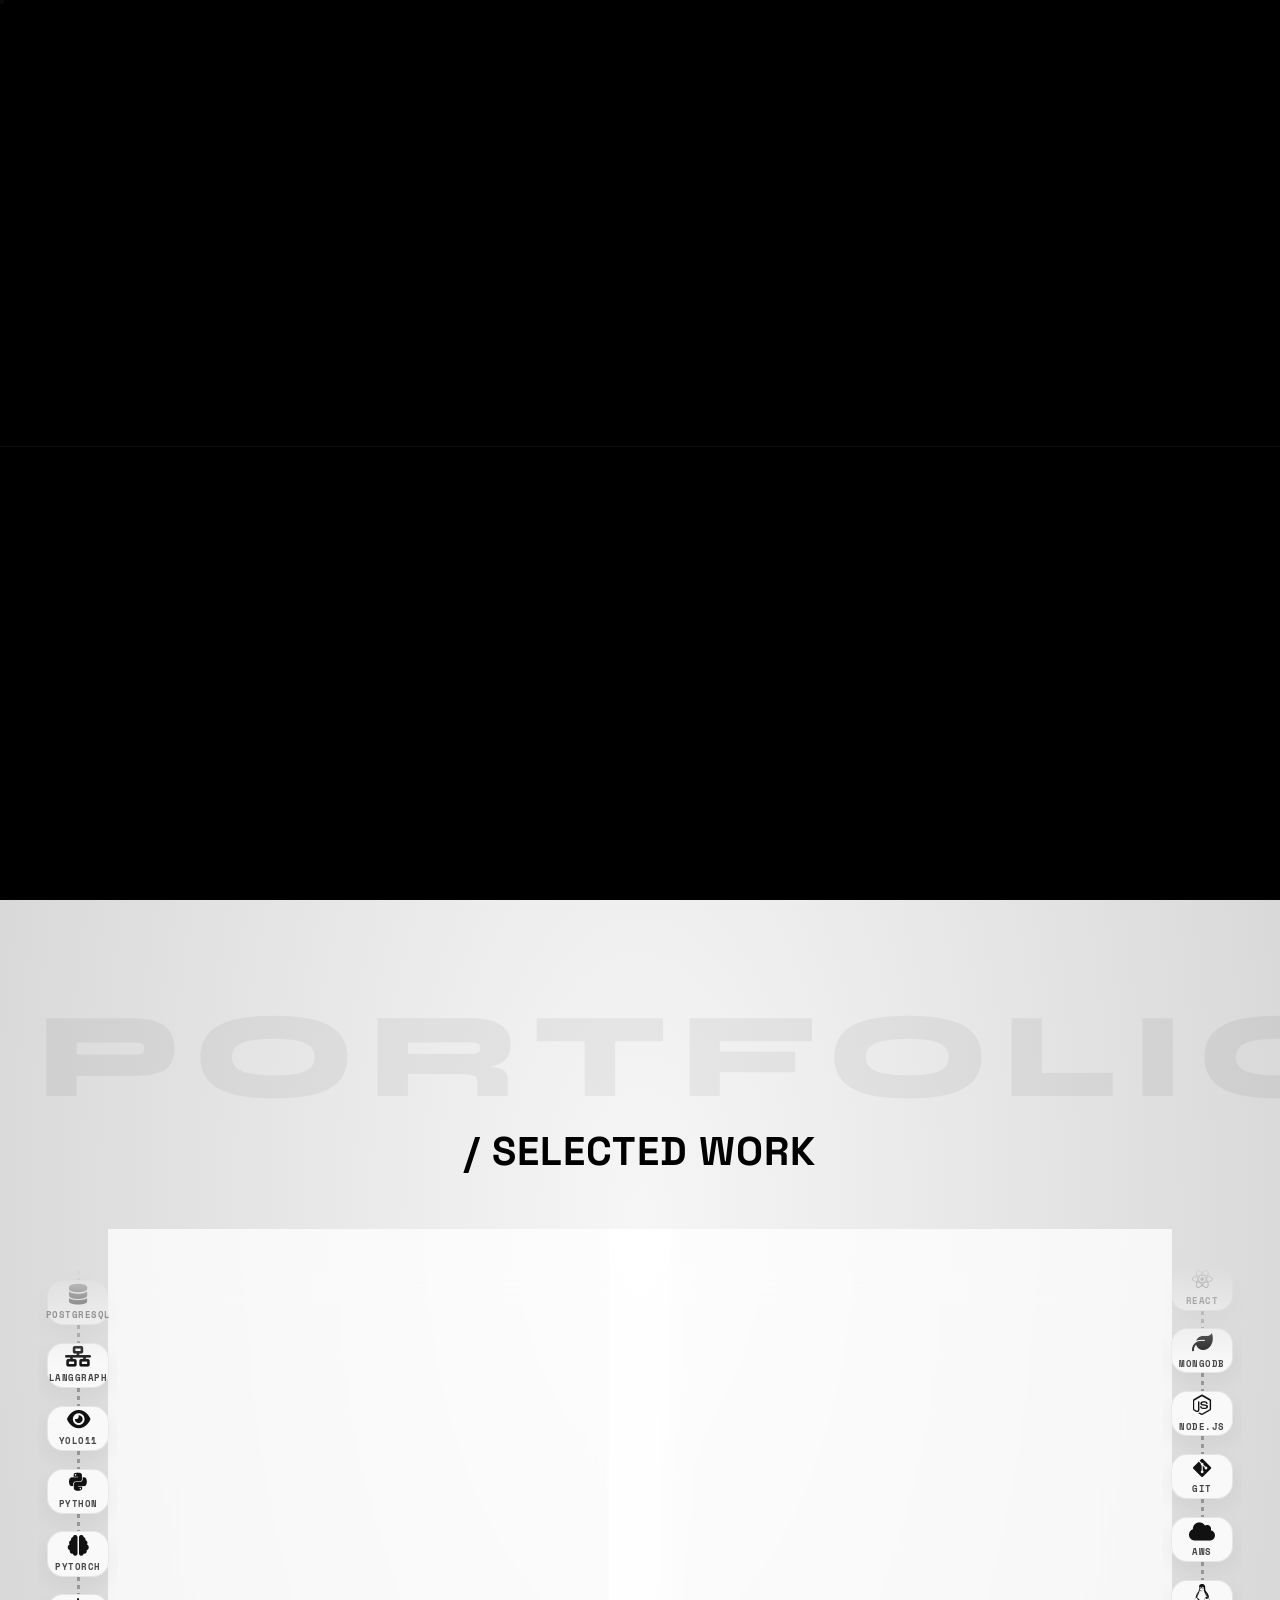
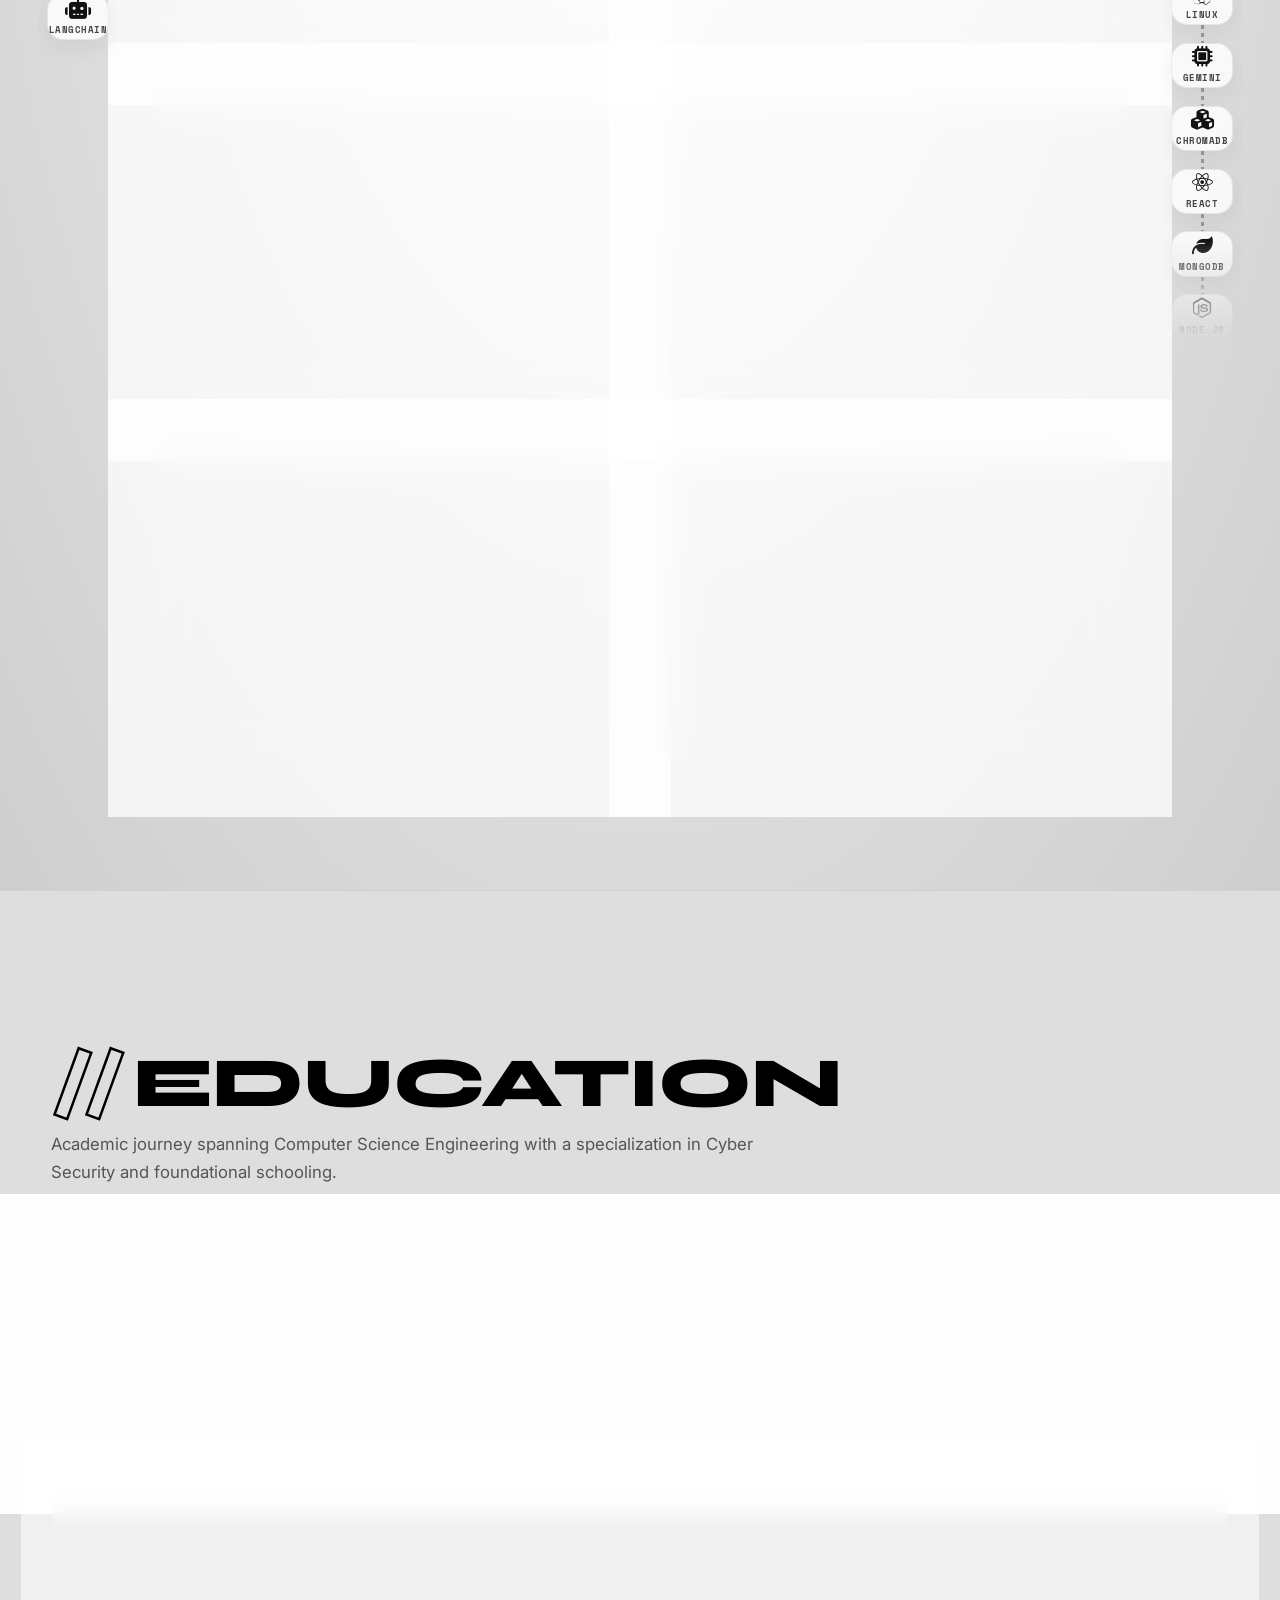
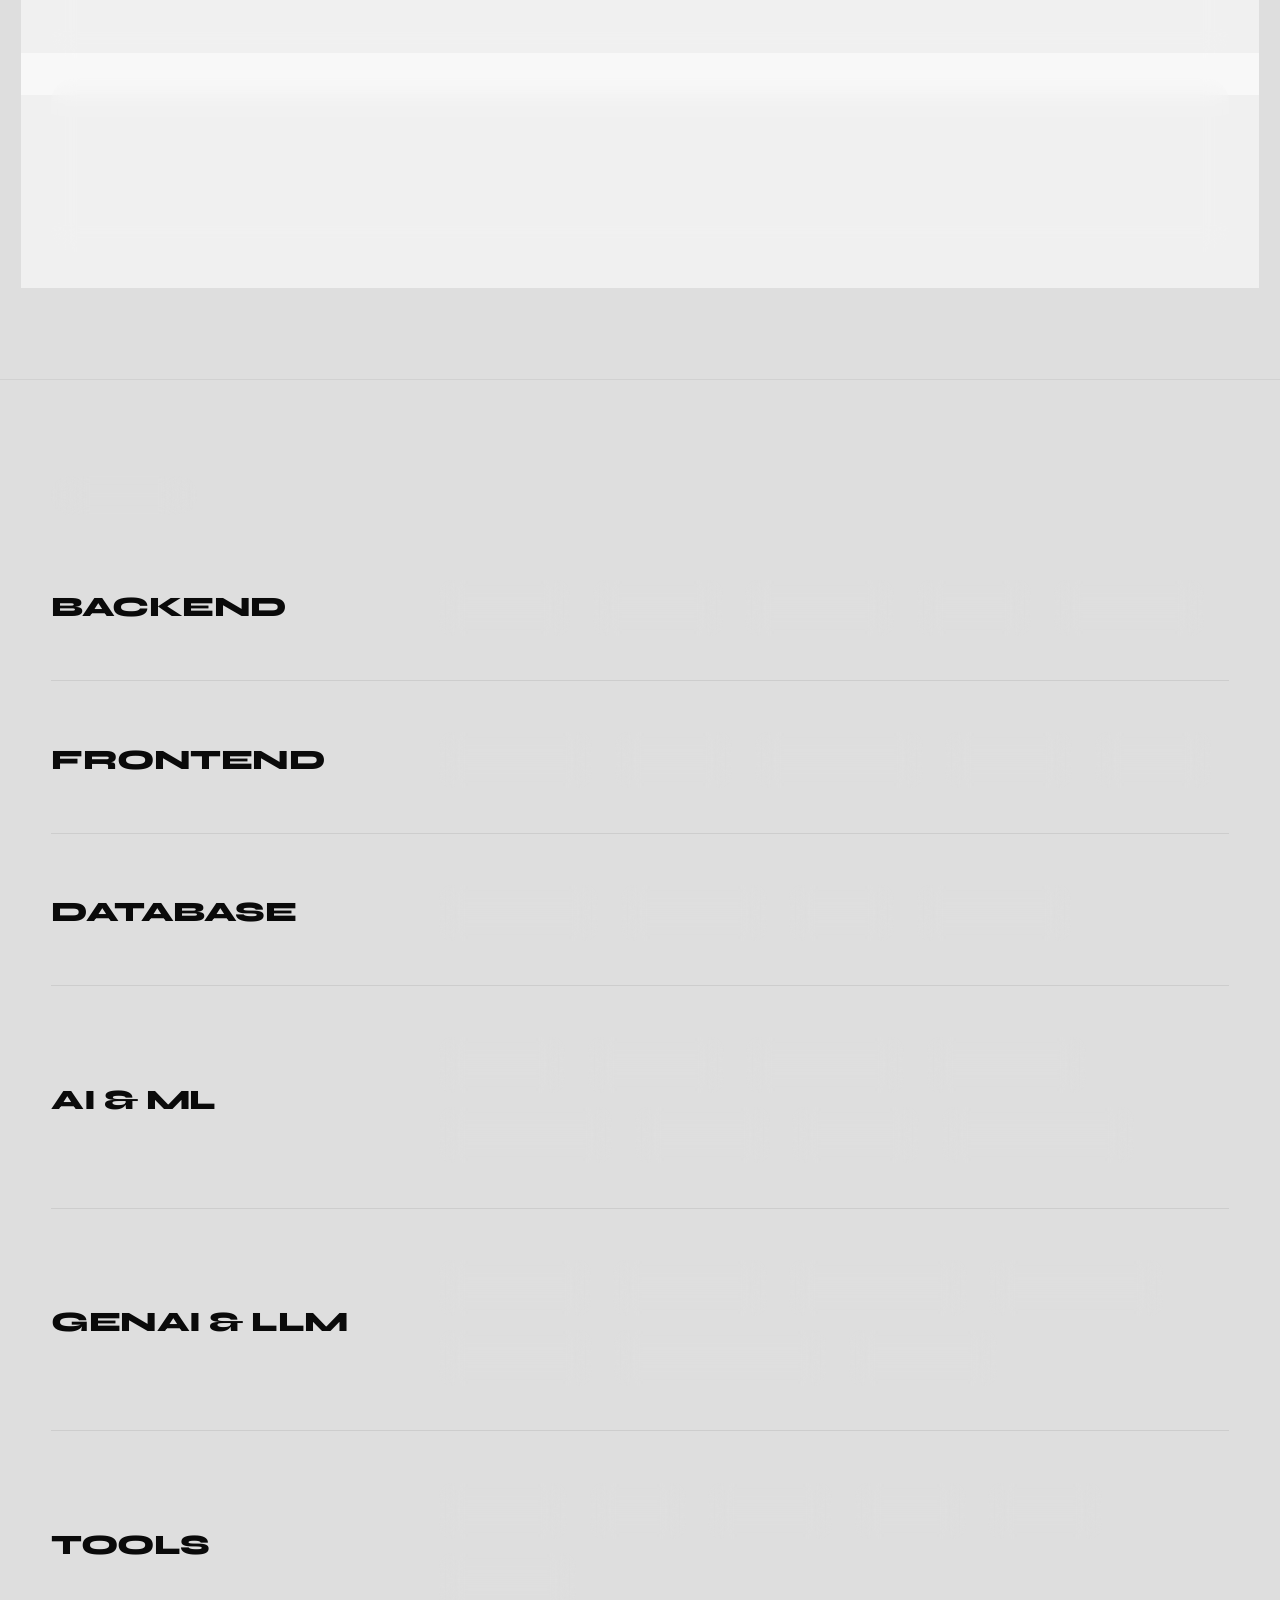
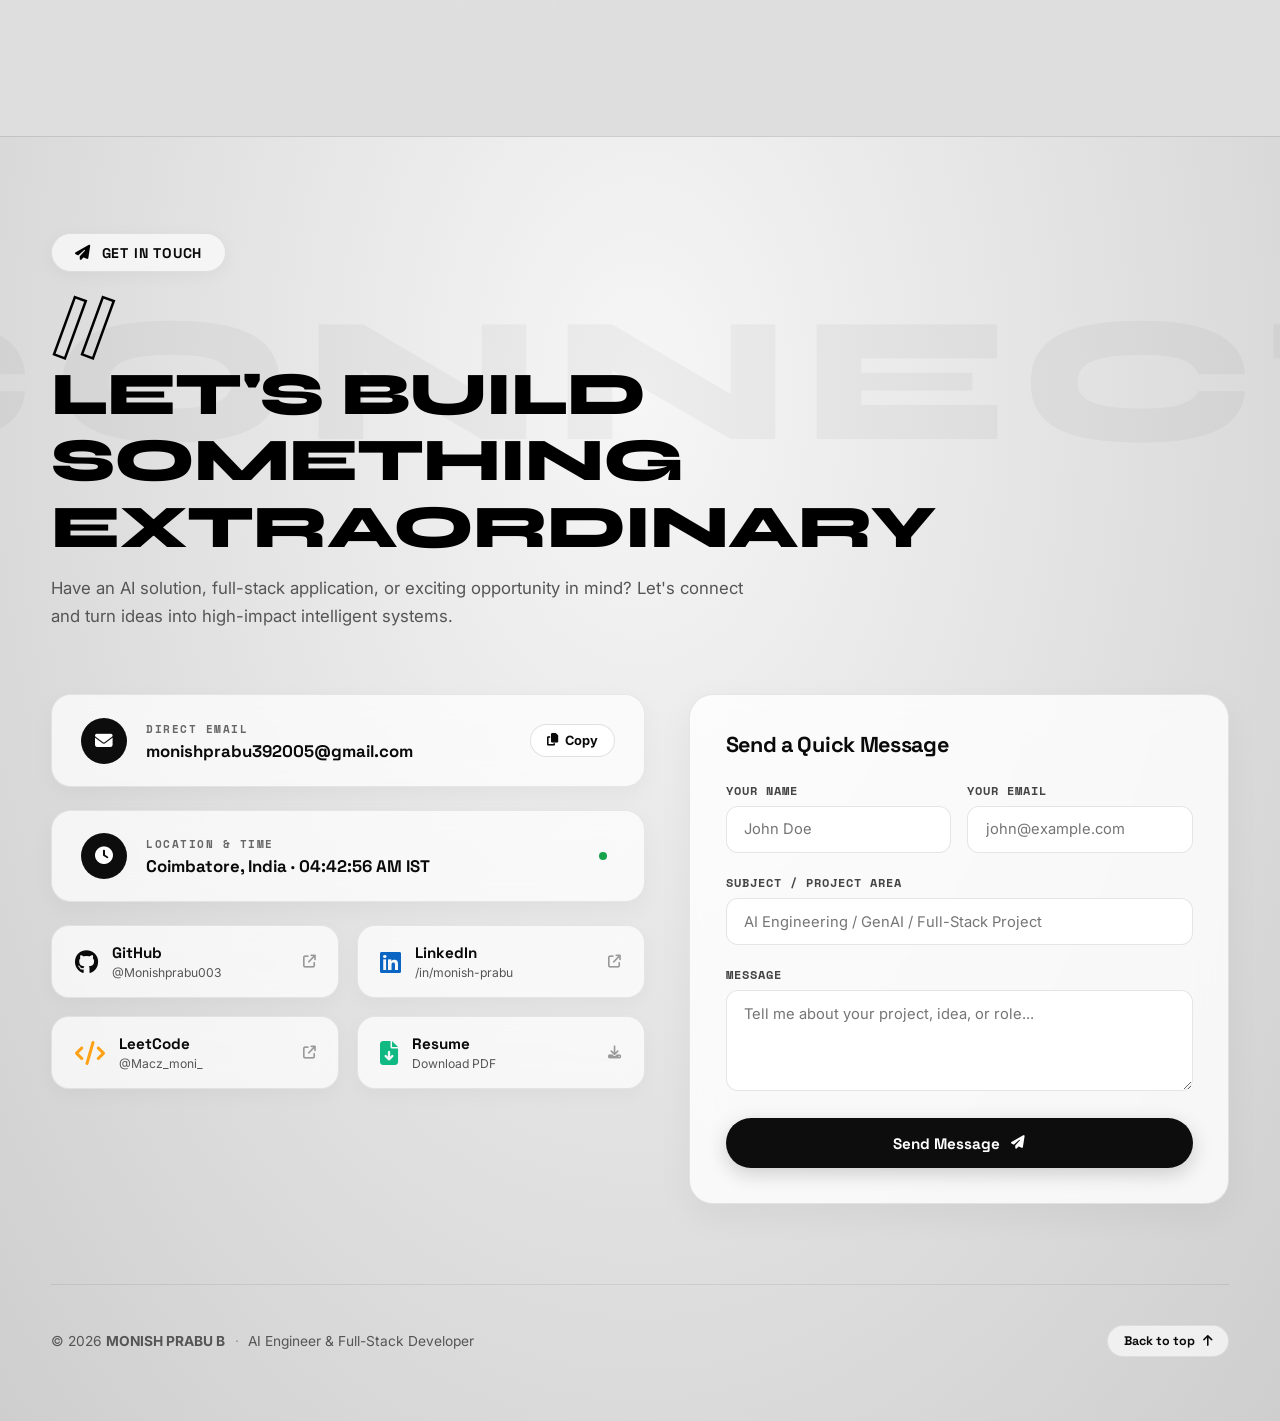
==== index.html @ bd56c098 "feat: add contact section and implement styling refinements for navigation, project, and education c" ====
<!DOCTYPE html>
<html lang="en">
<head>
  <meta charset="UTF-8" />
  <meta name="viewport" content="width=device-width, initial-scale=1.0" />
  <title>Monish Prabu — AI Engineer & Full-Stack Developer</title>
  <meta name="description" content="Portfolio of Monish Prabu B — AI Engineer specializing in LLMs, RAG, and AI agent workflows." />
  <meta name="author" content="Monish Prabu B" />

  <!-- Fonts -->
  <link rel="preconnect" href="https://fonts.googleapis.com" />
  <link rel="preconnect" href="https://fonts.gstatic.com" crossorigin />
  <link href="https://fonts.googleapis.com/css2?family=Inter:wght@300;400;500;600;700;800;900&family=Space+Grotesk:wght@500;700;800;900&family=Syne:wght@700;800;900&family=Space+Mono:wght@400;700&display=swap" rel="stylesheet" />

  <!-- Font Awesome Icons -->
  <link rel="stylesheet" href="https://cdnjs.cloudflare.com/ajax/libs/font-awesome/6.5.1/css/all.min.css" />

  <link rel="stylesheet" href="style.css" />
</head>
<body class="theme-minimal">

  <!-- ══════════════════════════════════════════
       1. EYE-LID / GREETINGS OVERLAY (Cinematic Shutter)
  ══════════════════════════════════════════ -->
  <div id="eye-loader" class="eye-overlay eye-open">
    <!-- Top & Bottom Eyelid Shutters -->
    <div class="eyelid eyelid-top"></div>
    <div class="eyelid eyelid-bottom"></div>

    <!-- Greetings Container -->
    <div class="greetings-container">
      <div class="greeting-word-wrap">
        <span id="greeting-text" class="greeting-text">HELLO</span>
      </div>
      <div class="greeting-indicator">
        <span class="greeting-dot"></span>
        <span class="greeting-sub">welcome</span>
      </div>
    </div>
  </div>

  <!-- ══════════════════════════════════════════
       2. CUSTOM CURSOR
  ══════════════════════════════════════════ -->
  <div id="cursor-dot"></div>
  <div id="cursor-ring"></div>

  <!-- ══════════════════════════════════════════
       3. HERO / FIRST PAGE (Exact Match to Image 1)
  ══════════════════════════════════════════ -->
  <main class="hero-stage" id="hero-stage">

    <!-- Ambient Studio Lighting / Vignette -->
    <div class="studio-lighting"></div>

    <!-- ── TOP NAVIGATION ── -->
    <header class="top-nav">
      <!-- Left: Availability Pill -->
      <div class="pill-badge">
        <span class="status-pulse"></span>
        <span>Available for New Project</span>
      </div>

      <!-- Center: Floating Menu -->
      <nav class="floating-nav-menu" aria-label="Main Navigation">
        <a href="#education" class="nav-item">Education</a>
        <a href="#projects" class="nav-item active">Projects</a>
        <a href="#technologies" class="nav-item">Technologies</a>
        <a href="#achievements" class="nav-item">Achievements</a>
        <a href="#contact" class="nav-item">Contact</a>
      </nav>

      <!-- Right: Let's Talk CTA -->
      <a href="#contact" class="btn-talk" id="btn-talk">
        <span>Let's Talk</span>
        <i class="fa-solid fa-arrow-up-right-from-square"></i>
      </a>
    </header>

    <!-- ── GIANT TYPOGRAPHY BANNER ── -->
    <div class="hero-brand-title">
      <!-- Outlined Geometric Letters ("MR>" or "MP>") -->
      <span class="brand-outline">MR&gt;</span>
      <!-- Bold Solid Black Name -->
      <span class="brand-solid">MONISH</span>
      <!-- Terminal Loading Dots in Black -->
      <span class="terminal-dots">
        <span class="t-dot"></span>
        <span class="t-dot"></span>
        <span class="t-dot"></span>
      </span>
    </div>

    <!-- ── CENTER DEVELOPER PORTRAIT ── -->
    <div class="portrait-wrapper">
      <div class="portrait-aura"></div>
      <img src="images/avatar_clean.png" alt="Monish Prabu — AI Engineer" class="portrait-img" id="hero-avatar" />
      <div class="portrait-base-fade"></div>
    </div>

    <!-- ── BOTTOM LEFT: ROLE & BIO ── -->
    <div class="hero-bottom-left">
      <h2 class="role-title">AI Engineer</h2>
      <p class="role-desc">
        Architecting intelligent systems, fine-tuning LLMs, and building high-performance AI agent workflows.
      </p>
      <a href="#contact" class="btn-collaborate" id="btn-collaborate">
        <span>Let's collaborate</span>
        <i class="fa-solid fa-arrow-up-right-from-square"></i>
      </a>
    </div>

    <!-- ── BOTTOM RIGHT: SOCIAL & RESUME PILLS ── -->
    <div class="hero-bottom-right">
      <a href="https://github.com/Monishprabu003" target="_blank" rel="noopener" class="social-pill" id="pill-github">
        <i class="fa-brands fa-github"></i>
        <span>GitHub</span>
      </a>

      <a href="https://www.linkedin.com/in/monish-prabu/" target="_blank" rel="noopener" class="social-pill" id="pill-linkedin">
        <i class="fa-brands fa-linkedin"></i>
        <span>LinkedIn</span>
      </a>

      <a href="https://leetcode.com/u/Macz_moni_/" target="_blank" rel="noopener" class="social-pill" id="pill-leetcode">
        <i class="fa-solid fa-code"></i>
        <span>LeetCode</span>
      </a>

      <a href="mailto:monishprabu392005@gmail.com" class="social-pill pill-resume" id="pill-resume">
        <i class="fa-solid fa-file-arrow-down"></i>
        <span>Resume</span>
        <i class="fa-solid fa-arrow-down pill-arrow-icon"></i>
      </a>
    </div>

    <!-- Intro Replay Button (Discreet Floating Control) -->
    <button class="btn-replay-intro" id="btn-replay-intro" title="Replay Eye Shutter & Greetings">
      <i class="fa-solid fa-eye"></i>
      <span>Intro</span>
    </button>
  </main>

  <!-- ══════════════════════════════════════════
       4. PROJECTS / SELECTED WORK SECTION
  ══════════════════════════════════════════ -->
  <section class="projects-stage" id="projects">
    
    <!-- Watermarked Header (Exact Match to Image Reference) -->
    <div class="projects-header">
      <span class="projects-watermark">PORTFOLIO</span>
      <h2 class="projects-title">/ SELECTED WORK</h2>
    </div>

    <div class="projects-container">

      <!-- Left Vertical Chain Rail (Scroll Driven Up & Down) -->
      <aside class="chain-rail chain-rail-left" id="chain-left">
        <div class="chain-track" id="chain-track-left">
          <div class="chain-node"><i class="fa-brands fa-python"></i><span>Python</span></div>
          <div class="chain-link"></div>
          <div class="chain-node"><i class="fa-solid fa-brain"></i><span>PyTorch</span></div>
          <div class="chain-link"></div>
          <div class="chain-node"><i class="fa-solid fa-robot"></i><span>LangChain</span></div>
          <div class="chain-link"></div>
          <div class="chain-node"><i class="fa-brands fa-docker"></i><span>Docker</span></div>
          <div class="chain-link"></div>
          <div class="chain-node"><i class="fa-solid fa-bolt"></i><span>FastAPI</span></div>
          <div class="chain-link"></div>
          <div class="chain-node"><i class="fa-solid fa-database"></i><span>PostgreSQL</span></div>
          <div class="chain-link"></div>
          <div class="chain-node"><i class="fa-solid fa-network-wired"></i><span>LangGraph</span></div>
          <div class="chain-link"></div>
          <div class="chain-node"><i class="fa-solid fa-eye"></i><span>YOLO11</span></div>
          <!-- Loop items for continuous scroll motion -->
          <div class="chain-link"></div>
          <div class="chain-node"><i class="fa-brands fa-python"></i><span>Python</span></div>
          <div class="chain-link"></div>
          <div class="chain-node"><i class="fa-solid fa-brain"></i><span>PyTorch</span></div>
          <div class="chain-link"></div>
          <div class="chain-node"><i class="fa-solid fa-robot"></i><span>LangChain</span></div>
        </div>
      </aside>

      <!-- Center: Projects Cards Grid -->
      <div class="projects-cards-grid">
        
        <!-- Project 1: FinMentorAI -->
        <article class="pcard" id="card-finmentor">
          <div class="pcard-badge">#01 / AI Platform</div>
          <div class="pcard-header">
            <div class="pcard-icon-box" style="background: linear-gradient(135deg, #10b981, #059669)">
              <i class="fa-solid fa-coins"></i>
            </div>
            <div class="pcard-links">
              <a href="https://github.com/Monishprabu003" target="_blank" rel="noopener" class="pcard-link-btn" title="View GitHub">
                <i class="fa-brands fa-github"></i>
              </a>
            </div>
          </div>
          <h3 class="pcard-title">FinMentorAI</h3>
          <p class="pcard-desc">
            AI-powered financial platform inspired by "W3Schools for Finance". Combines structured learning (Learn → Earn → Invest) with an autonomous AI mentor powered by LLMs &amp; RAG.
          </p>
          <div class="pcard-tags">
            <span class="ptag">FastAPI</span>
            <span class="ptag">React</span>
            <span class="ptag">LangChain</span>
            <span class="ptag">ChromaDB</span>
            <span class="ptag">Gemini</span>
          </div>
        </article>

        <!-- Project 2: RAG PDF Agent -->
        <article class="pcard" id="card-rag">
          <div class="pcard-badge">#02 / Document Intelligence</div>
          <div class="pcard-header">
            <div class="pcard-icon-box" style="background: linear-gradient(135deg, #6366f1, #4f46e5)">
              <i class="fa-solid fa-file-pdf"></i>
            </div>
            <div class="pcard-links">
              <a href="https://github.com/Monishprabu003" target="_blank" rel="noopener" class="pcard-link-btn" title="View GitHub">
                <i class="fa-brands fa-github"></i>
              </a>
            </div>
          </div>
          <h3 class="pcard-title">RAG PDF Agent</h3>
          <p class="pcard-desc">
            Autonomous Retrieval-Augmented Generation system that indexes multi-domain PDFs with layout-aware chunking and returns evidence-verified responses with exact page-level citations.
          </p>
          <div class="pcard-tags">
            <span class="ptag">Python</span>
            <span class="ptag">LangChain</span>
            <span class="ptag">ChromaDB</span>
            <span class="ptag">Streamlit</span>
            <span class="ptag">Gemini</span>
          </div>
        </article>

        <!-- Project 3: PlacementMentorAI -->
        <article class="pcard" id="card-placement">
          <div class="pcard-badge">#03 / ML &amp; Computer Vision</div>
          <div class="pcard-header">
            <div class="pcard-icon-box" style="background: linear-gradient(135deg, #f59e0b, #d97706)">
              <i class="fa-solid fa-user-graduate"></i>
            </div>
            <div class="pcard-links">
              <a href="https://github.com/Monishprabu003" target="_blank" rel="noopener" class="pcard-link-btn" title="View GitHub">
                <i class="fa-brands fa-github"></i>
              </a>
            </div>
          </div>
          <h3 class="pcard-title">PlacementMentorAI</h3>
          <p class="pcard-desc">
            ML system predicting student placement readiness and role recommendations. Features real-time mock interview posture and behavioral analysis using YOLO11-Pose.
          </p>
          <div class="pcard-tags">
            <span class="ptag">Flask</span>
            <span class="ptag">Scikit-learn</span>
            <span class="ptag">YOLO11</span>
            <span class="ptag">OpenCV</span>
            <span class="ptag">Docker</span>
          </div>
        </article>

        <!-- Project 4: SQL Query Optimizer Agent -->
        <article class="pcard" id="card-sql">
          <div class="pcard-badge">#04 / AI Agent Workflow</div>
          <div class="pcard-header">
            <div class="pcard-icon-box" style="background: linear-gradient(135deg, #06b6d4, #0891b2)">
              <i class="fa-solid fa-database"></i>
            </div>
            <div class="pcard-links">
              <a href="https://github.com/Monishprabu003" target="_blank" rel="noopener" class="pcard-link-btn" title="View GitHub">
                <i class="fa-brands fa-github"></i>
              </a>
            </div>
          </div>
          <h3 class="pcard-title">SQL Query Optimizer</h3>
          <p class="pcard-desc">
            Intelligent tool analyzing SQL queries and execution plans (EXPLAIN) to detect bottlenecks and generate production-ready optimization recommendations via local LLMs.
          </p>
          <div class="pcard-tags">
            <span class="ptag">FastAPI</span>
            <span class="ptag">PostgreSQL</span>
            <span class="ptag">React</span>
            <span class="ptag">Ollama</span>
            <span class="ptag">Tailwind</span>
          </div>
        </article>

        <!-- Project 5: Alumni Connect -->
        <article class="pcard" id="card-alumni">
          <div class="pcard-badge">#05 / Full-Stack Platform</div>
          <div class="pcard-header">
            <div class="pcard-icon-box" style="background: linear-gradient(135deg, #ec4899, #db2777)">
              <i class="fa-solid fa-people-group"></i>
            </div>
            <div class="pcard-links">
              <a href="https://alumedin.onrender.com/" target="_blank" rel="noopener" class="pcard-demo-btn" title="View Demo">
                <span>View Demo</span>
                <i class="fa-solid fa-arrow-up-right-from-square"></i>
              </a>
              <a href="https://github.com/Monishprabu003" target="_blank" rel="noopener" class="pcard-link-btn" title="View GitHub">
                <i class="fa-brands fa-github"></i>
              </a>
            </div>
          </div>
          <h3 class="pcard-title">Alumni Connect</h3>
          <p class="pcard-desc">
            Full-stack networking platform bridging students and alumni for mentorship, career opportunities, and job sharing with robust REST API architecture.
          </p>
          <div class="pcard-tags">
            <span class="ptag">React</span>
            <span class="ptag">Node.js</span>
            <span class="ptag">Express</span>
            <span class="ptag">PostgreSQL</span>
            <span class="ptag">Tailwind</span>
          </div>
        </article>

        <!-- Project 6: LifeOS -->
        <article class="pcard" id="card-lifeos">
          <div class="pcard-badge">#06 / Modular OS &amp; AI Copilot</div>
          <div class="pcard-header">
            <div class="pcard-icon-box" style="background: linear-gradient(135deg, #8b5cf6, #7c3aed)">
              <i class="fa-solid fa-compass"></i>
            </div>
            <div class="pcard-links">
              <a href="https://life-os-personal-life-management-sy.vercel.app/" target="_blank" rel="noopener" class="pcard-demo-btn" title="View Demo">
                <span>View Demo</span>
                <i class="fa-solid fa-arrow-up-right-from-square"></i>
              </a>
              <a href="https://github.com/Monishprabu003" target="_blank" rel="noopener" class="pcard-link-btn" title="View GitHub">
                <i class="fa-brands fa-github"></i>
              </a>
            </div>
          </div>
          <h3 class="pcard-title">LifeOS</h3>
          <p class="pcard-desc">
            Modular personal life operating system managing Health, Finance, Habits, Goals, and Productivity with an embedded AI Copilot for personalized growth insights.
          </p>
          <div class="pcard-tags">
            <span class="ptag">React</span>
            <span class="ptag">Node.js</span>
            <span class="ptag">MongoDB</span>
            <span class="ptag">Docker</span>
            <span class="ptag">AI Copilot</span>
          </div>
        </article>

      </div>

      <!-- Right Vertical Chain Rail (Scroll Driven Counter Parallax) -->
      <aside class="chain-rail chain-rail-right" id="chain-right">
        <div class="chain-track" id="chain-track-right">
          <div class="chain-node"><i class="fa-brands fa-react"></i><span>React</span></div>
          <div class="chain-link"></div>
          <div class="chain-node"><i class="fa-solid fa-leaf"></i><span>MongoDB</span></div>
          <div class="chain-link"></div>
          <div class="chain-node"><i class="fa-brands fa-node-js"></i><span>Node.js</span></div>
          <div class="chain-link"></div>
          <div class="chain-node"><i class="fa-brands fa-git-alt"></i><span>Git</span></div>
          <div class="chain-link"></div>
          <div class="chain-node"><i class="fa-solid fa-cloud"></i><span>AWS</span></div>
          <div class="chain-link"></div>
          <div class="chain-node"><i class="fa-brands fa-linux"></i><span>Linux</span></div>
          <div class="chain-link"></div>
          <div class="chain-node"><i class="fa-solid fa-microchip"></i><span>Gemini</span></div>
          <div class="chain-link"></div>
          <div class="chain-node"><i class="fa-solid fa-cubes"></i><span>ChromaDB</span></div>
          <!-- Loop items -->
          <div class="chain-link"></div>
          <div class="chain-node"><i class="fa-brands fa-react"></i><span>React</span></div>
          <div class="chain-link"></div>
          <div class="chain-node"><i class="fa-solid fa-leaf"></i><span>MongoDB</span></div>
          <div class="chain-link"></div>
          <div class="chain-node"><i class="fa-brands fa-node-js"></i><span>Node.js</span></div>
        </div>
      </aside>
    </div>
  </section>

  <!-- ══════════════════════════════════════════
       5. EDUCATION / ACADEMIC BACKGROUND SECTION
  ══════════════════════════════════════════ -->
  <section class="education-stage" id="education">
    <div class="education-container">

      <!-- Header (Exact Match to Reference Screenshot) -->
      <div class="edu-header">
        <div class="edu-pill-badge">
          <i class="fa-solid fa-graduation-cap"></i>
          <span>ACADEMIC BACKGROUND</span>
        </div>
        <h2 class="edu-title"><span class="slash-outline">//</span> EDUCATION</h2>
        <p class="edu-subtitle">
          Academic journey spanning Computer Science Engineering with a specialization in Cyber Security and foundational schooling.
        </p>
      </div>

      <!-- Floating Hover Preview Card (Interactive Motion) -->
      <div class="edu-hover-preview" id="edu-hover-preview">
        <div class="edu-preview-visual preview-college" id="edu-preview-visual">
          <div class="preview-glow"></div>
          <div class="preview-icon"><i class="fa-solid fa-graduation-cap"></i></div>
          <span class="preview-label">Sri Shakthi Institute</span>
        </div>
      </div>

      <!-- Interactive Education Rows -->
      <div class="edu-list">

        <!-- Row 1: College / B.E. Degree -->
        <div class="edu-row active" data-visual="preview-college" id="edu-college">
          <div class="edu-row-content">
            <div class="edu-row-top">
              <h3 class="edu-role-title">
                <span>B.E. Computer Science &amp; Engineering (Cyber Security)</span>
                <i class="fa-solid fa-arrow-up-right-from-square edu-arrow"></i>
              </h3>
              <span class="edu-date-badge">2022 — 2026</span>
            </div>
            <span class="edu-org">SRI SHAKTHI INSTITUTE OF ENGINEERING AND TECHNOLOGY, COIMBATORE</span>
            <p class="edu-desc">
              Specializing in Cyber Security, Artificial Intelligence, and Full-Stack Development. Practical focus on building scalable AI systems, LLMs, RAG pipelines, and secure backend architectures.
            </p>
          </div>
        </div>

        <!-- Row 2: Higher Secondary (HSC) -->
        <div class="edu-row" data-visual="preview-hsc" id="edu-hsc">
          <div class="edu-row-content">
            <div class="edu-row-top">
              <h3 class="edu-role-title">
                <span>Higher Secondary Certificate (HSC / Grade 12)</span>
                <i class="fa-solid fa-arrow-up-right-from-square edu-arrow"></i>
              </h3>
              <span class="edu-date-badge">2020 — 2022</span>
            </div>
            <span class="edu-org">HIGHER SECONDARY EDUCATION</span>
            <p class="edu-desc">
              Completed higher secondary education with major coursework in Mathematics, Physics, Chemistry, and Computer Science with academic excellence.
            </p>
          </div>
        </div>

        <!-- Row 3: Secondary School (SSLC) -->
        <div class="edu-row" data-visual="preview-sslc" id="edu-sslc">
          <div class="edu-row-content">
            <div class="edu-row-top">
              <h3 class="edu-role-title">
                <span>Secondary School Leaving Certificate (SSLC / Grade 10)</span>
                <i class="fa-solid fa-arrow-up-right-from-square edu-arrow"></i>
              </h3>
              <span class="edu-date-badge">2019 — 2020</span>
            </div>
            <span class="edu-org">SECONDARY SCHOOL EDUCATION</span>
            <p class="edu-desc">
              Completed foundational schooling, fostering strong analytical, scientific, and early computer programming curiosity.
            </p>
          </div>
        </div>

      </div>

    </div>
  </section>

  <!-- ══════════════════════════════════════════
       6. MY STACK / TECHNOLOGIES SECTION
  ══════════════════════════════════════════ -->
  <section class="mystack-stage" id="technologies">
    <div class="mystack-container">

      <!-- Top Badge (Matching Reference Screenshot) -->
      <div class="mystack-top-badge">
        <i class="fa-solid fa-asterisk"></i>
        <span>MY STACK</span>
      </div>

      <!-- Categories Layout Rows -->
      <div class="stack-rows">

        <!-- 1. BACKEND -->
        <div class="stack-category-row">
          <div class="stack-cat-title">BACKEND</div>
          <div class="stack-items-grid">
            <div class="stack-item">
              <span class="stack-icon-box" style="background:#009688; color:#fff"><i class="fa-solid fa-bolt"></i></span>
              <span class="stack-name">FastAPI</span>
            </div>
            <div class="stack-item">
              <span class="stack-icon-box" style="background:#339933; color:#fff"><i class="fa-brands fa-node-js"></i></span>
              <span class="stack-name">Node.js</span>
            </div>
            <div class="stack-item">
              <span class="stack-icon-box" style="background:#000; color:#fff"><i class="fa-solid fa-server"></i></span>
              <span class="stack-name">Express.js</span>
            </div>
            <div class="stack-item">
              <span class="stack-icon-box" style="background:#444; color:#fff"><i class="fa-solid fa-flask"></i></span>
              <span class="stack-name">Flask</span>
            </div>
            <div class="stack-item">
              <span class="stack-icon-box" style="background:#E11D48; color:#fff"><i class="fa-solid fa-cloud"></i></span>
              <span class="stack-name">REST APIs</span>
            </div>
          </div>
        </div>

        <!-- 2. FRONTEND -->
        <div class="stack-category-row">
          <div class="stack-cat-title">FRONTEND</div>
          <div class="stack-items-grid">
            <div class="stack-item">
              <span class="stack-icon-box" style="background:#F7DF1E; color:#000"><i class="fa-brands fa-js"></i></span>
              <span class="stack-name">JavaScript</span>
            </div>
            <div class="stack-item">
              <span class="stack-icon-box" style="background:#23272F; color:#61DAFB"><i class="fa-brands fa-react"></i></span>
              <span class="stack-name">React</span>
            </div>
            <div class="stack-item">
              <span class="stack-icon-box" style="background:#06B6D4; color:#fff"><i class="fa-solid fa-wind"></i></span>
              <span class="stack-name">Tailwind CSS</span>
            </div>
            <div class="stack-item">
              <span class="stack-icon-box" style="background:#E34F26; color:#fff"><i class="fa-brands fa-html5"></i></span>
              <span class="stack-name">HTML5</span>
            </div>
            <div class="stack-item">
              <span class="stack-icon-box" style="background:#1572B6; color:#fff"><i class="fa-brands fa-css3-alt"></i></span>
              <span class="stack-name">CSS3</span>
            </div>
          </div>
        </div>

        <!-- 3. DATABASE -->
        <div class="stack-category-row">
          <div class="stack-cat-title">DATABASE</div>
          <div class="stack-items-grid">
            <div class="stack-item">
              <span class="stack-icon-box" style="background:#336791; color:#fff"><i class="fa-solid fa-database"></i></span>
              <span class="stack-name">PostgreSQL</span>
            </div>
            <div class="stack-item">
              <span class="stack-icon-box" style="background:#47A248; color:#fff"><i class="fa-solid fa-leaf"></i></span>
              <span class="stack-name">MongoDB</span>
            </div>
            <div class="stack-item">
              <span class="stack-icon-box" style="background:#00758F; color:#fff"><i class="fa-solid fa-server"></i></span>
              <span class="stack-name">SQL</span>
            </div>
            <div class="stack-item">
              <span class="stack-icon-box" style="background:#4F46E5; color:#fff"><i class="fa-solid fa-cubes-stacked"></i></span>
              <span class="stack-name">Vector DBs</span>
            </div>
          </div>
        </div>

        <!-- 4. AI & MACHINE LEARNING -->
        <div class="stack-category-row">
          <div class="stack-cat-title">AI &amp; ML</div>
          <div class="stack-items-grid">
            <div class="stack-item">
              <span class="stack-icon-box" style="background:#3776AB; color:#fff"><i class="fa-brands fa-python"></i></span>
              <span class="stack-name">Python</span>
            </div>
            <div class="stack-item">
              <span class="stack-icon-box" style="background:#EE4C2C; color:#fff"><i class="fa-solid fa-fire-flame-curved"></i></span>
              <span class="stack-name">PyTorch</span>
            </div>
            <div class="stack-item">
              <span class="stack-icon-box" style="background:#FF6F00; color:#fff"><i class="fa-solid fa-brain"></i></span>
              <span class="stack-name">TensorFlow</span>
            </div>
            <div class="stack-item">
              <span class="stack-icon-box" style="background:#F7931E; color:#fff"><i class="fa-solid fa-chart-line"></i></span>
              <span class="stack-name">Scikit-learn</span>
            </div>
            <div class="stack-item">
              <span class="stack-icon-box" style="background:#FFD21E; color:#000"><i class="fa-solid fa-face-smile"></i></span>
              <span class="stack-name">Hugging Face</span>
            </div>
            <div class="stack-item">
              <span class="stack-icon-box" style="background:#5C3EE8; color:#fff"><i class="fa-solid fa-eye"></i></span>
              <span class="stack-name">OpenCV</span>
            </div>
            <div class="stack-item">
              <span class="stack-icon-box" style="background:#111; color:#06b6d4"><i class="fa-solid fa-crosshairs"></i></span>
              <span class="stack-name">YOLO11</span>
            </div>
            <div class="stack-item">
              <span class="stack-icon-box" style="background:#150458; color:#fff"><i class="fa-solid fa-table"></i></span>
              <span class="stack-name">Pandas / NumPy</span>
            </div>
          </div>
        </div>

        <!-- 5. GENAI & LLM -->
        <div class="stack-category-row">
          <div class="stack-cat-title">GENAI &amp; LLM</div>
          <div class="stack-items-grid">
            <div class="stack-item">
              <span class="stack-icon-box" style="background:#1C3C3C; color:#10B981"><i class="fa-solid fa-link"></i></span>
              <span class="stack-name">LangChain</span>
            </div>
            <div class="stack-item">
              <span class="stack-icon-box" style="background:#3B82F6; color:#fff"><i class="fa-solid fa-network-wired"></i></span>
              <span class="stack-name">LangGraph</span>
            </div>
            <div class="stack-item">
              <span class="stack-icon-box" style="background:#8B5CF6; color:#fff"><i class="fa-solid fa-gem"></i></span>
              <span class="stack-name">Google Gemini</span>
            </div>
            <div class="stack-item">
              <span class="stack-icon-box" style="background:#059669; color:#fff"><i class="fa-solid fa-book-bookmark"></i></span>
              <span class="stack-name">RAG Pipelines</span>
            </div>
            <div class="stack-item">
              <span class="stack-icon-box" style="background:#EC4899; color:#fff"><i class="fa-solid fa-cubes"></i></span>
              <span class="stack-name">ChromaDB</span>
            </div>
            <div class="stack-item">
              <span class="stack-icon-box" style="background:#6366F1; color:#fff"><i class="fa-solid fa-magnifying-glass-chart"></i></span>
              <span class="stack-name">Vector Embeddings</span>
            </div>
            <div class="stack-item">
              <span class="stack-icon-box" style="background:#0F172A; color:#38BDF8"><i class="fa-solid fa-robot"></i></span>
              <span class="stack-name">Agentic AI</span>
            </div>
          </div>
        </div>

        <!-- 6. TOOLS & DEVOPS -->
        <div class="stack-category-row">
          <div class="stack-cat-title">TOOLS</div>
          <div class="stack-items-grid">
            <div class="stack-item">
              <span class="stack-icon-box" style="background:#2496ED; color:#fff"><i class="fa-brands fa-docker"></i></span>
              <span class="stack-name">Docker</span>
            </div>
            <div class="stack-item">
              <span class="stack-icon-box" style="background:#F05032; color:#fff"><i class="fa-brands fa-git-alt"></i></span>
              <span class="stack-name">Git</span>
            </div>
            <div class="stack-item">
              <span class="stack-icon-box" style="background:#181717; color:#fff"><i class="fa-brands fa-github"></i></span>
              <span class="stack-name">GitHub</span>
            </div>
            <div class="stack-item">
              <span class="stack-icon-box" style="background:#FF9900; color:#000"><i class="fa-brands fa-aws"></i></span>
              <span class="stack-name">AWS</span>
            </div>
            <div class="stack-item">
              <span class="stack-icon-box" style="background:#FCC624; color:#000"><i class="fa-brands fa-linux"></i></span>
              <span class="stack-name">Linux</span>
            </div>
            <div class="stack-item">
              <span class="stack-icon-box" style="background:#007ACC; color:#fff"><i class="fa-solid fa-code"></i></span>
              <span class="stack-name">VS Code</span>
            </div>
          </div>
        </div>

      </div>

    </div>
  </section>

  <!-- ══════════════════════════════════════════
       7. CONTACT / COLLABORATION SECTION
  ══════════════════════════════════════════ -->
  <section class="contact-stage" id="contact">
    
    <!-- Watermark Background -->
    <div class="contact-watermark">CONNECT</div>

    <div class="contact-container">

      <!-- Header -->
      <div class="contact-header">
        <div class="contact-pill-badge">
          <i class="fa-solid fa-paper-plane"></i>
          <span>GET IN TOUCH</span>
        </div>
        <h2 class="contact-title"><span class="slash-outline">//</span> LET'S BUILD SOMETHING EXTRAORDINARY</h2>
        <p class="contact-subtitle">
          Have an AI solution, full-stack application, or exciting opportunity in mind? Let's connect and turn ideas into high-impact intelligent systems.
        </p>
      </div>

      <!-- Main Contact Grid -->
      <div class="contact-main-grid">

        <!-- Left Column: Direct Info & Quick Cards -->
        <div class="contact-left-col">

          <!-- Primary Email Card with Quick Copy -->
          <div class="contact-card email-hero-card">
            <div class="card-icon-circle"><i class="fa-solid fa-envelope"></i></div>
            <div class="card-text-block">
              <span class="card-mini-label">Direct Email</span>
              <a href="mailto:monishprabu392005@gmail.com" class="card-primary-val" id="email-link">monishprabu392005@gmail.com</a>
            </div>
            <button class="copy-email-btn" id="copy-email-btn" title="Copy to clipboard">
              <i class="fa-solid fa-copy"></i>
              <span id="copy-btn-text">Copy</span>
            </button>
          </div>

          <!-- Live Timezone & Status Card -->
          <div class="contact-card timezone-card">
            <div class="card-icon-circle"><i class="fa-solid fa-clock"></i></div>
            <div class="card-text-block">
              <span class="card-mini-label">Location &amp; Time</span>
              <div class="card-primary-val">Coimbatore, India · <span id="live-ist-clock">--:--:-- IST</span></div>
            </div>
            <div class="live-dot-wrap" title="Available for opportunities">
              <span class="status-pulse"></span>
            </div>
          </div>

          <!-- Socials Grid (4 Tiles) -->
          <div class="contact-socials-grid">
            <a href="https://github.com/Monishprabu003" target="_blank" rel="noopener" class="contact-social-tile">
              <i class="fa-brands fa-github"></i>
              <div>
                <span class="soc-name">GitHub</span>
                <span class="soc-handle">@Monishprabu003</span>
              </div>
              <i class="fa-solid fa-arrow-up-right-from-square soc-arrow"></i>
            </a>

            <a href="https://www.linkedin.com/in/monish-prabu/" target="_blank" rel="noopener" class="contact-social-tile">
              <i class="fa-brands fa-linkedin" style="color: #0a66c2;"></i>
              <div>
                <span class="soc-name">LinkedIn</span>
                <span class="soc-handle">/in/monish-prabu</span>
              </div>
              <i class="fa-solid fa-arrow-up-right-from-square soc-arrow"></i>
            </a>

            <a href="https://leetcode.com/u/Macz_moni_/" target="_blank" rel="noopener" class="contact-social-tile">
              <i class="fa-solid fa-code" style="color: #ffa116;"></i>
              <div>
                <span class="soc-name">LeetCode</span>
                <span class="soc-handle">@Macz_moni_</span>
              </div>
              <i class="fa-solid fa-arrow-up-right-from-square soc-arrow"></i>
            </a>

            <a href="mailto:monishprabu392005@gmail.com" class="contact-social-tile">
              <i class="fa-solid fa-file-arrow-down" style="color: #10b981;"></i>
              <div>
                <span class="soc-name">Resume</span>
                <span class="soc-handle">Download PDF</span>
              </div>
              <i class="fa-solid fa-download soc-arrow"></i>
            </a>
          </div>

        </div>

        <!-- Right Column: Interactive Direct Message Composer -->
        <div class="contact-right-col">
          <form class="contact-form-glass" id="contact-form" onsubmit="event.preventDefault(); window.location.href='mailto:monishprabu392005@gmail.com?subject=' + encodeURIComponent(document.getElementById('form-subject').value || 'Collaboration Inquiry') + '&body=' + encodeURIComponent('Hi Monish,\n\n' + document.getElementById('form-message').value + '\n\nFrom: ' + document.getElementById('form-name').value + ' (' + document.getElementById('form-email').value + ')');">
            <h3 class="form-title">Send a Quick Message</h3>
            
            <div class="form-row">
              <div class="form-field">
                <label for="form-name">Your Name</label>
                <input type="text" id="form-name" placeholder="John Doe" required />
              </div>
              <div class="form-field">
                <label for="form-email">Your Email</label>
                <input type="email" id="form-email" placeholder="john@example.com" required />
              </div>
            </div>

            <div class="form-field">
              <label for="form-subject">Subject / Project Area</label>
              <input type="text" id="form-subject" placeholder="AI Engineering / GenAI / Full-Stack Project" />
            </div>

            <div class="form-field">
              <label for="form-message">Message</label>
              <textarea id="form-message" rows="4" placeholder="Tell me about your project, idea, or role..." required></textarea>
            </div>

            <button type="submit" class="btn-send-message" id="btn-send-message">
              <span>Send Message</span>
              <i class="fa-solid fa-paper-plane"></i>
            </button>
          </form>
        </div>

      </div>

      <!-- Footer Bar -->
      <footer class="contact-footer">
        <div class="footer-left">
          <span>© 2026 <strong>MONISH PRABU B</strong></span>
          <span class="footer-dot">·</span>
          <span>AI Engineer &amp; Full-Stack Developer</span>
        </div>
        <a href="#hero-stage" class="btn-back-to-top" id="btn-back-to-top" title="Back to top">
          <span>Back to top</span>
          <i class="fa-solid fa-arrow-up"></i>
        </a>
      </footer>

    </div>
  </section>

  <script src="script.js"></script>
</body>
</html>
---- style.css ----
/* ═══════════════════════════════════════════════════════════════
   MONISH PRABU — PORTFOLIO
   Design: Minimalist Studio Aesthetic (Exact Match to Reference)
   Theme: Studio Grey / Pure Black Typography / Smooth Eyelid FX
   ═══════════════════════════════════════════════════════════════ */

/* ── DESIGN TOKENS ── */
:root {
  --bg-studio:        #dedede;
  --bg-gradient:      radial-gradient(ellipse at 50% 35%, #f2f2f2 0%, #dbdbdb 70%, #cecece 100%);
  --txt-dark:         #0a0a0a;
  --txt-muted:        #555555;
  --txt-light:        #ffffff;

  --pill-bg:          rgba(255, 255, 255, 0.65);
  --pill-border:      rgba(0, 0, 0, 0.08);
  --pill-shadow:      0 4px 20px rgba(0, 0, 0, 0.05);

  --btn-dark-bg:      #0d0d0d;
  --btn-dark-hover:   #222222;

  --font-main:        'Inter', -apple-system, BlinkMacSystemFont, sans-serif;
  --font-display:     'Syne', 'Space Grotesk', sans-serif;
  --font-heading:     'Space Grotesk', 'Inter', -apple-system, sans-serif;
  --font-mono:        'Space Mono', monospace;

  --radius-pill:      9999px;
  --radius-card:      18px;

  --ease-smooth:      cubic-bezier(0.16, 1, 0.3, 1);
  --ease-shutter:     cubic-bezier(0.77, 0, 0.175, 1);
}

/* ── RESET ── */
*, *::before, *::after {
  margin: 0;
  padding: 0;
  box-sizing: border-box;
  cursor: none !important;
}

html {
  scroll-behavior: smooth;
  scroll-padding-top: 2rem;
}

body {
  width: 100%;
  min-height: 100vh;
  overflow-x: hidden;
  overflow-y: auto;
  background: var(--bg-studio);
  font-family: var(--font-main);
  color: var(--txt-dark);
  -webkit-font-smoothing: antialiased;
}

a {
  text-decoration: none;
  color: inherit;
}

/* ── CUSTOM MAGNETIC CURSOR ── */
#cursor-dot {
  width: 8px;
  height: 8px;
  background: var(--txt-dark);
  border-radius: 50%;
  position: fixed;
  top: 0;
  left: 0;
  pointer-events: none;
  z-index: 99999;
  transform: translate(-50%, -50%);
  transition: width 0.15s, height 0.15s, background 0.15s;
}

#cursor-ring {
  width: 34px;
  height: 34px;
  border: 1.5px solid rgba(0, 0, 0, 0.3);
  border-radius: 50%;
  position: fixed;
  top: 0;
  left: 0;
  pointer-events: none;
  z-index: 99998;
  transform: translate(-50%, -50%);
  transition: width 0.25s var(--ease-smooth), height 0.25s var(--ease-smooth), border-color 0.25s;
}

body:has(a:hover) #cursor-dot,
body:has(button:hover) #cursor-dot {
  width: 14px;
  height: 14px;
  background: #000;
}

body:has(a:hover) #cursor-ring,
body:has(button:hover) #cursor-ring {
  width: 48px;
  height: 48px;
  border-color: rgba(0, 0, 0, 0.6);
}

/* ═══════════════════════════════════════════════════════════════
   1. EYE-LID / GREETINGS OVERLAY (Cinematic Shutter)
   ═══════════════════════════════════════════════════════════════ */
.eye-overlay {
  position: fixed;
  inset: 0;
  z-index: 10000;
  display: flex;
  align-items: center;
  justify-content: center;
  pointer-events: all;
}

/* Top & Bottom Eyelids */
.eyelid {
  position: absolute;
  left: 0;
  right: 0;
  height: 50.5%;
  background: #000000;
  transition: transform 0.9s var(--ease-shutter);
  z-index: 1;
}

.eyelid-top {
  top: 0;
  transform: translateY(0);
  border-bottom: 1px solid rgba(255, 255, 255, 0.05);
}

.eyelid-bottom {
  bottom: 0;
  transform: translateY(0);
  border-top: 1px solid rgba(255, 255, 255, 0.05);
}

/* Eye Open State */
.eye-overlay.eye-open .eyelid-top {
  transform: translateY(-101%);
}

.eye-overlay.eye-open .eyelid-bottom {
  transform: translateY(101%);
}

.eye-overlay.eye-open {
  pointer-events: none;
}

/* Greetings Center Content */
.greetings-container {
  position: relative;
  z-index: 2;
  display: flex;
  flex-direction: column;
  align-items: center;
  gap: 1.2rem;
  color: #ffffff;
  transition: opacity 0.5s ease;
}

.eye-overlay.eye-open .greetings-container {
  opacity: 0;
  pointer-events: none;
}

.greeting-word-wrap {
  overflow: hidden;
  height: 120px;
  display: flex;
  align-items: center;
  justify-content: center;
}

.greeting-text {
  font-family: var(--font-display);
  font-size: clamp(3rem, 8vw, 6.5rem);
  font-weight: 800;
  letter-spacing: 4px;
  text-transform: uppercase;
  color: #ffffff;
  display: inline-block;
  transform: translateY(0);
  opacity: 1;
  transition: transform 0.3s var(--ease-smooth), opacity 0.3s ease;
}

.greeting-text.word-exit {
  transform: translateY(-60px);
  opacity: 0;
}

.greeting-text.word-enter {
  transform: translateY(60px);
  opacity: 0;
}

.greeting-indicator {
  display: flex;
  align-items: center;
  gap: 0.6rem;
  font-family: var(--font-mono);
  font-size: 0.75rem;
  letter-spacing: 2px;
  text-transform: uppercase;
  color: rgba(255, 255, 255, 0.5);
}

.greeting-dot {
  width: 6px;
  height: 6px;
  background: #22c55e;
  border-radius: 50%;
  box-shadow: 0 0 8px #22c55e;
  animation: pulseGreen 1.5s infinite;
}

@keyframes pulseGreen {
  0%, 100% { transform: scale(1); opacity: 1; }
  50% { transform: scale(1.4); opacity: 0.6; }
}

/* ═══════════════════════════════════════════════════════════════
   2. HERO STAGE (Exact Visual Match to Image 1)
   ═══════════════════════════════════════════════════════════════ */
.hero-stage {
  position: relative;
  width: 100vw;
  height: 100vh;
  background: var(--bg-gradient);
  overflow: hidden;
  display: flex;
  flex-direction: column;
  justify-content: space-between;
  padding: 2.2rem 4%;
}

.studio-lighting {
  position: absolute;
  inset: 0;
  background: radial-gradient(circle at 50% 20%, rgba(255, 255, 255, 0.4) 0%, transparent 60%);
  pointer-events: none;
  z-index: 0;
}

/* ── TOP NAV ── */
.top-nav {
  position: relative;
  z-index: 10;
  display: flex;
  align-items: center;
  justify-content: space-between;
  width: 100%;
}

/* Left: Availability Pill */
.pill-badge {
  display: inline-flex;
  align-items: center;
  gap: 0.6rem;
  padding: 0.65rem 1.4rem;
  background: var(--pill-bg);
  border: 1px solid var(--pill-border);
  border-radius: var(--radius-pill);
  box-shadow: var(--pill-shadow);
  backdrop-filter: blur(16px);
  -webkit-backdrop-filter: blur(16px);
  font-size: 0.88rem;
  font-weight: 500;
  color: var(--txt-dark);
  transition: transform 0.3s var(--ease-smooth);
}

.pill-badge:hover {
  transform: translateY(-2px);
}

.status-pulse {
  width: 8px;
  height: 8px;
  background: #16a34a;
  border-radius: 50%;
  box-shadow: 0 0 0 0 rgba(22, 163, 74, 0.7);
  animation: pulseDot 2s infinite;
}

@keyframes pulseDot {
  0% { box-shadow: 0 0 0 0 rgba(22, 163, 74, 0.7); }
  70% { box-shadow: 0 0 0 8px rgba(22, 163, 74, 0); }
  100% { box-shadow: 0 0 0 0 rgba(22, 163, 74, 0); }
}

/* Center: Floating Menu */
.floating-nav-menu {
  display: flex;
  align-items: center;
  gap: 0.25rem;
  padding: 0.4rem 0.6rem;
  background: var(--pill-bg);
  border: 1px solid var(--pill-border);
  border-radius: var(--radius-pill);
  box-shadow: var(--pill-shadow);
  backdrop-filter: blur(16px);
  -webkit-backdrop-filter: blur(16px);
}

.nav-item {
  padding: 0.5rem 1.15rem;
  font-family: var(--font-heading);
  font-size: 0.86rem;
  font-weight: 600;
  color: #333333;
  border-radius: var(--radius-pill);
  transition: all 0.22s var(--ease-smooth);
  white-space: nowrap;
  text-decoration: none;
  display: inline-flex;
  align-items: center;
  justify-content: center;
}

.nav-item:hover,
.nav-item.active {
  color: #0a0a0a;
  background: rgba(0, 0, 0, 0.08);
  font-weight: 700;
  box-shadow: 0 2px 8px rgba(0, 0, 0, 0.04);
}

/* Right: Let's Talk CTA */
.btn-talk {
  display: inline-flex;
  align-items: center;
  gap: 0.6rem;
  padding: 0.7rem 1.6rem;
  background: var(--btn-dark-bg);
  color: var(--txt-light);
  border-radius: var(--radius-pill);
  font-size: 0.88rem;
  font-weight: 600;
  box-shadow: 0 4px 14px rgba(0, 0, 0, 0.2);
  transition: all 0.3s var(--ease-smooth);
}

.btn-talk:hover {
  background: var(--btn-dark-hover);
  transform: translateY(-2px);
  box-shadow: 0 8px 24px rgba(0, 0, 0, 0.3);
}

.btn-talk i {
  font-size: 0.8rem;
  transition: transform 0.2s ease;
}

.btn-talk:hover i {
  transform: translate(2px, -2px);
}

/* ── GIANT TYPOGRAPHY BANNER ── */
.hero-brand-title {
  position: absolute;
  top: 25%;
  left: 50%;
  transform: translate(-50%, -50%);
  display: flex;
  align-items: center;
  justify-content: center;
  gap: 1.2rem;
  width: auto;
  max-width: 92vw;
  white-space: nowrap;
  z-index: 1;
  pointer-events: none;
  user-select: none;
}

/* Outlined Geometric Font ("MR>") */
.brand-outline {
  font-family: var(--font-display);
  font-size: clamp(2.4rem, 6.8vw, 6rem);
  font-weight: 900;
  line-height: 1;
  letter-spacing: -2px;
  color: transparent;
  -webkit-text-stroke: 2px #0a0a0a;
  text-stroke: 2px #0a0a0a;
  position: relative;
  display: inline-block;
}

/* Bold Solid Black Name ("MONISH") */
.brand-solid {
  font-family: var(--font-display);
  font-size: clamp(2.4rem, 6.8vw, 6rem);
  font-weight: 900;
  line-height: 1;
  letter-spacing: -1.5px;
  color: #0a0a0a;
  text-transform: uppercase;
}

/* ── Terminal Loading Dots in Black ── */
.terminal-dots {
  display: inline-flex;
  align-items: flex-end;
  gap: 0.35rem;
  margin-left: 0.2rem;
  padding-bottom: clamp(6px, 1.2vw, 14px);
  vertical-align: bottom;
}

.t-dot {
  width: clamp(7px, 1vw, 12px);
  height: clamp(7px, 1vw, 12px);
  background: #0a0a0a;
  border-radius: 50%;
  display: inline-block;
  animation: terminalDotPulse 1.4s infinite ease-in-out both;
}

.t-dot:nth-child(1) {
  animation-delay: -0.32s;
}

.t-dot:nth-child(2) {
  animation-delay: -0.16s;
}

.t-dot:nth-child(3) {
  animation-delay: 0s;
}

@keyframes terminalDotPulse {
  0%, 80%, 100% {
    transform: scale(0.35);
    opacity: 0.2;
  }
  40% {
    transform: scale(1);
    opacity: 1;
  }
}

/* ── CENTER PORTRAIT ── */
.portrait-wrapper {
  position: absolute;
  bottom: 0;
  left: 50%;
  transform: translateX(-50%);
  width: min(420px, 39vw);
  height: 60vh;
  display: flex;
  align-items: flex-end;
  justify-content: center;
  z-index: 2;
  border-radius: 260px 260px 0 0;
  overflow: hidden;
  background: #000000;
  box-shadow: 0 20px 50px rgba(0, 0, 0, 0.22);
  border: 1px solid rgba(0, 0, 0, 0.08);
}

.portrait-aura {
  position: absolute;
  bottom: 0;
  left: 50%;
  transform: translateX(-50%);
  width: 140%;
  height: 100%;
  background: radial-gradient(circle at 50% 60%, rgba(255, 255, 255, 0.15) 0%, transparent 70%);
  pointer-events: none;
  z-index: 0;
}

.portrait-img {
  width: 100%;
  height: 100%;
  object-fit: cover;
  object-position: center 10%;
  position: relative;
  z-index: 1;
  display: block;
  margin: 0 auto;
  transition: transform 0.2s var(--ease-smooth);
}

.portrait-base-fade {
  position: absolute;
  bottom: 0;
  left: 0;
  right: 0;
  height: 30px;
  background: linear-gradient(to top, rgba(0,0,0,0.8) 0%, transparent 100%);
  z-index: 2;
}

/* ── BOTTOM LEFT: ROLE & BIO ── */
.hero-bottom-left {
  position: relative;
  z-index: 10;
  max-width: 380px;
  display: flex;
  flex-direction: column;
  gap: 0.9rem;
  margin-top: auto;
}

.role-title {
  font-family: var(--font-heading);
  font-size: clamp(1.8rem, 3vw, 2.3rem);
  font-weight: 800;
  letter-spacing: -0.5px;
  line-height: 1.15;
  color: #000000;
}

.role-desc {
  font-size: 0.95rem;
  color: var(--txt-muted);
  line-height: 1.6;
}

.btn-collaborate {
  display: inline-flex;
  align-items: center;
  gap: 0.6rem;
  padding: 0.8rem 1.8rem;
  background: var(--btn-dark-bg);
  color: var(--txt-light);
  border-radius: var(--radius-pill);
  font-size: 0.9rem;
  font-weight: 600;
  width: fit-content;
  box-shadow: 0 6px 20px rgba(0, 0, 0, 0.2);
  transition: all 0.3s var(--ease-smooth);
}

.btn-collaborate:hover {
  background: var(--btn-dark-hover);
  transform: translateY(-3px);
  box-shadow: 0 10px 28px rgba(0, 0, 0, 0.3);
}

.btn-collaborate i {
  font-size: 0.8rem;
  transition: transform 0.2s ease;
}

.btn-collaborate:hover i {
  transform: translate(2px, -2px);
}

/* ── BOTTOM RIGHT: SOCIAL & RESUME PILLS ── */
.hero-bottom-right {
  position: absolute;
  bottom: 2.2rem;
  right: 4%;
  z-index: 10;
  display: flex;
  flex-direction: column;
  gap: 0.7rem;
  width: 170px;
}

.social-pill {
  display: flex;
  align-items: center;
  gap: 0.8rem;
  padding: 0.75rem 1.3rem;
  background: var(--pill-bg);
  border: 1px solid var(--pill-border);
  border-radius: var(--radius-pill);
  box-shadow: var(--pill-shadow);
  backdrop-filter: blur(16px);
  -webkit-backdrop-filter: blur(16px);
  font-size: 0.88rem;
  font-weight: 600;
  color: var(--txt-dark);
  transition: all 0.25s var(--ease-smooth);
}

.social-pill i {
  font-size: 1.1rem;
  color: #333333;
  transition: color 0.2s ease;
}

.social-pill:hover {
  background: #ffffff;
  transform: translateX(-4px);
  box-shadow: 0 8px 24px rgba(0, 0, 0, 0.08);
}

.social-pill:hover i {
  color: #000000;
}

.pill-resume {
  justify-content: space-between;
}

.pill-arrow-icon {
  font-size: 0.8rem !important;
  color: #888888 !important;
}

/* Replay Intro Button */
.btn-replay-intro {
  position: absolute;
  bottom: 2.2rem;
  left: 50%;
  transform: translateX(-50%);
  display: inline-flex;
  align-items: center;
  gap: 0.5rem;
  padding: 0.5rem 1rem;
  background: rgba(255, 255, 255, 0.4);
  border: 1px solid var(--pill-border);
  border-radius: var(--radius-pill);
  font-size: 0.75rem;
  font-family: var(--font-mono);
  color: var(--txt-muted);
  backdrop-filter: blur(10px);
  z-index: 10;
  transition: all 0.25s ease;
}

.btn-replay-intro:hover {
  background: #ffffff;
  color: #000000;
  transform: translateX(-50%) translateY(-2px);
}

/* ═══════════════════════════════════════════════════════════════
   RESPONSIVE BREAKPOINTS
   ═══════════════════════════════════════════════════════════════ */
@media (max-width: 1100px) {
  .hero-brand-title {
    top: 22%;
    gap: 1rem;
  }
  .brand-outline, .brand-solid {
    font-size: clamp(3.5rem, 11vw, 8rem);
  }
  .portrait-wrapper {
    width: min(400px, 50vw);
  }
}

@media (max-width: 850px) {
  body {
    overflow-y: auto;
  }
  .hero-stage {
    height: auto;
    min-height: 100vh;
    padding: 1.5rem 5% 3rem;
    gap: 3rem;
  }
  .top-nav {
    flex-wrap: wrap;
    gap: 1rem;
  }
  .floating-nav-menu {
    order: 3;
    width: 100%;
    justify-content: center;
  }
  .hero-brand-title {
    position: relative;
    top: auto;
    left: auto;
    transform: none;
    margin: 2rem auto;
    text-align: center;
    flex-wrap: wrap;
    gap: 0.5rem;
  }
  .portrait-wrapper {
    position: relative;
    bottom: auto;
    left: auto;
    transform: none;
    width: 80%;
    max-width: 320px;
    margin: 0 auto;
  }
  .hero-bottom-left {
    max-width: 100%;
    text-align: center;
    align-items: center;
  }
  .hero-bottom-right {
    position: relative;
    bottom: auto;
    right: auto;
    width: 100%;
    display: grid;
    grid-template-columns: repeat(2, 1fr);
    gap: 0.8rem;
  }
  .btn-replay-intro {
    position: relative;
    bottom: auto;
    left: auto;
    transform: none;
    margin: 1rem auto 0;
  }
}

@media (max-width: 480px) {
  .brand-outline, .brand-solid {
    font-size: 2.8rem;
  }
  .hero-bottom-right {
    grid-template-columns: 1fr;
  }
}

/* ═══════════════════════════════════════════════════════════════
   3. PROJECTS / SELECTED WORK SECTION
   ═══════════════════════════════════════════════════════════════ */
.projects-stage {
  position: relative;
  width: 100%;
  min-height: 100vh;
  padding: 5rem 3% 8rem;
  background: radial-gradient(ellipse at 50% 20%, #f6f6f6 0%, #dedede 60%, #cecece 100%);
  overflow: hidden;
}

/* Watermarked Header (Matching Reference Image) */
.projects-header {
  position: relative;
  text-align: center;
  margin-bottom: 4.5rem;
  display: flex;
  flex-direction: column;
  align-items: center;
  justify-content: center;
  padding: 1rem 0;
  width: 100%;
}

.projects-watermark {
  font-family: var(--font-display);
  font-size: clamp(3.2rem, 9.5vw, 8.5rem);
  font-weight: 900;
  letter-spacing: clamp(6px, 1.2vw, 14px);
  color: rgba(0, 0, 0, 0.05);
  text-transform: uppercase;
  user-select: none;
  line-height: 1;
  margin-bottom: 0.5rem;
  display: block;
  text-align: center;
  width: 100%;
}

.projects-title {
  font-family: var(--font-heading);
  font-size: clamp(1.5rem, 3.2vw, 2.5rem);
  font-weight: 800;
  letter-spacing: 1px;
  color: #000000;
  text-transform: uppercase;
  position: relative;
  z-index: 1;
  text-align: center;
}

/* Projects Stage Container (Left Chain Rail - Center Cards - Right Chain Rail) */
.projects-container {
  display: flex;
  align-items: flex-start;
  justify-content: space-between;
  gap: 2.2rem;
  max-width: 1440px;
  margin: 0 auto;
  width: 100%;
  position: relative;
}

/* ── VERTICAL CHAINS (Left & Right Rails) ── */
.chain-rail {
  width: 80px;
  flex-shrink: 0;
  position: sticky;
  top: 100px;
  height: 75vh;
  overflow: hidden;
  display: flex;
  justify-content: center;
  pointer-events: none;
  z-index: 5;
  mask-image: linear-gradient(to bottom, transparent 0%, black 15%, black 85%, transparent 100%);
  -webkit-mask-image: linear-gradient(to bottom, transparent 0%, black 15%, black 85%, transparent 100%);
}

.chain-track {
  display: flex;
  flex-direction: column;
  align-items: center;
  gap: 0;
  will-change: transform;
  transition: transform 0.12s cubic-bezier(0.16, 1, 0.3, 1);
}

.chain-node {
  display: flex;
  flex-direction: column;
  align-items: center;
  justify-content: center;
  gap: 0.25rem;
  width: 62px;
  height: 62px;
  border-radius: 16px;
  background: rgba(255, 255, 255, 0.82);
  border: 1.5px solid rgba(0, 0, 0, 0.08);
  box-shadow: 0 8px 24px rgba(0, 0, 0, 0.06);
  backdrop-filter: blur(12px);
  -webkit-backdrop-filter: blur(12px);
  font-size: 1.3rem;
  color: #111111;
  transition: all 0.25s ease;
}

.chain-node span {
  font-size: 0.58rem;
  font-family: var(--font-mono);
  font-weight: 700;
  text-transform: uppercase;
  letter-spacing: 0.5px;
  color: #444444;
}

.chain-link {
  width: 3px;
  height: 24px;
  background: repeating-linear-gradient(to bottom, #000 0, #000 4px, transparent 4px, transparent 8px);
  opacity: 0.3;
}

/* ── CARDS GRID (Center) ── */
.projects-cards-grid {
  flex: 1;
  display: grid;
  grid-template-columns: repeat(auto-fit, minmax(320px, 1fr));
  gap: 1.8rem;
  z-index: 2;
}

/* ── PROJECT CARD ── */
.pcard {
  background: rgba(255, 255, 255, 0.75);
  border: 1px solid rgba(0, 0, 0, 0.08);
  border-radius: 24px;
  padding: 2rem;
  box-shadow: 0 10px 30px rgba(0, 0, 0, 0.04);
  backdrop-filter: blur(16px);
  -webkit-backdrop-filter: blur(16px);
  transition: all 0.35s cubic-bezier(0.16, 1, 0.3, 1);
  display: flex;
  flex-direction: column;
  gap: 1.1rem;
  position: relative;
  overflow: hidden;
}

.pcard:hover {
  transform: translateY(-8px);
  box-shadow: 0 22px 50px rgba(0, 0, 0, 0.1);
  border-color: rgba(0, 0, 0, 0.16);
  background: rgba(255, 255, 255, 0.95);
}

.pcard-badge {
  font-family: var(--font-mono);
  font-size: 0.72rem;
  font-weight: 700;
  color: #777777;
  letter-spacing: 1.5px;
  text-transform: uppercase;
}

.pcard-header {
  display: flex;
  align-items: center;
  justify-content: space-between;
}

.pcard-links {
  display: flex;
  align-items: center;
  gap: 0.5rem;
}

.pcard-icon-box {
  width: 48px;
  height: 48px;
  border-radius: 14px;
  display: flex;
  align-items: center;
  justify-content: center;
  color: #ffffff;
  font-size: 1.3rem;
  box-shadow: 0 6px 18px rgba(0, 0, 0, 0.15);
}

.pcard-link-btn {
  width: 38px;
  height: 38px;
  border-radius: 50%;
  background: var(--btn-dark-bg);
  color: #ffffff;
  display: flex;
  align-items: center;
  justify-content: center;
  font-size: 0.95rem;
  transition: all 0.25s var(--ease-smooth);
  flex-shrink: 0;
}

.pcard-link-btn:hover {
  background: var(--btn-dark-hover);
  transform: scale(1.1) translateY(-2px);
}

.pcard-demo-btn {
  display: inline-flex;
  align-items: center;
  gap: 0.45rem;
  padding: 0.48rem 0.95rem;
  background: #ffffff;
  color: #000000;
  border: 1.5px solid rgba(0, 0, 0, 0.12);
  border-radius: var(--radius-pill);
  font-size: 0.78rem;
  font-weight: 700;
  box-shadow: 0 4px 12px rgba(0, 0, 0, 0.04);
  transition: all 0.25s var(--ease-smooth);
  white-space: nowrap;
}

.pcard-demo-btn i {
  font-size: 0.72rem;
  transition: transform 0.2s ease;
}

.pcard-demo-btn:hover {
  background: #000000;
  color: #ffffff;
  border-color: #000000;
  transform: translateY(-2px);
  box-shadow: 0 6px 18px rgba(0, 0, 0, 0.15);
}

.pcard-demo-btn:hover i {
  transform: translate(2px, -2px);
}

.pcard-title {
  font-family: var(--font-heading);
  font-size: 1.32rem;
  font-weight: 700;
  color: #0a0a0a;
  letter-spacing: -0.3px;
  line-height: 1.3;
  overflow-wrap: break-word;
  word-break: normal;
}

.pcard-desc {
  font-size: 0.9rem;
  color: var(--txt-muted);
  line-height: 1.65;
  flex: 1;
}

.pcard-tags {
  display: flex;
  flex-wrap: wrap;
  gap: 0.4rem;
  margin-top: auto;
}

.ptag {
  padding: 0.32rem 0.8rem;
  background: rgba(0, 0, 0, 0.05);
  border: 1px solid rgba(0, 0, 0, 0.06);
  border-radius: var(--radius-pill);
  font-size: 0.75rem;
  font-weight: 600;
  color: #333333;
  transition: all 0.2s ease;
}

.pcard:hover .ptag {
  background: rgba(0, 0, 0, 0.08);
  color: #000000;
}

/* ── RESPONSIVE RULES FOR PROJECTS STAGE ── */
@media (max-width: 1024px) {
  .chain-rail {
    display: none;
  }
  .projects-container {
    gap: 1.5rem;
  }
}

@media (max-width: 768px) {
  .projects-cards-grid {
    grid-template-columns: 1fr;
  }
  .projects-stage {
    padding: 4rem 5% 6rem;
  }
}

/* ═══════════════════════════════════════════════════════════════
   4. EDUCATION / ACADEMIC BACKGROUND SECTION
   ═══════════════════════════════════════════════════════════════ */
.education-stage {
  position: relative;
  width: 100%;
  min-height: 100vh;
  padding: 6rem 4% 8rem;
  background: var(--bg-studio);
  border-top: 1px solid rgba(0, 0, 0, 0.06);
  overflow: hidden;
}

.education-container {
  max-width: 1200px;
  margin: 0 auto;
  width: 100%;
  position: relative;
}

.edu-header {
  margin-bottom: 3.5rem;
}

.edu-pill-badge {
  display: inline-flex;
  align-items: center;
  gap: 0.65rem;
  padding: 0.6rem 1.45rem;
  background: var(--pill-bg);
  border: 1px solid rgba(0, 0, 0, 0.09);
  border-radius: var(--radius-pill);
  box-shadow: 0 4px 18px rgba(0, 0, 0, 0.04);
  backdrop-filter: blur(16px);
  -webkit-backdrop-filter: blur(16px);
  font-family: var(--font-heading);
  font-size: 0.88rem;
  font-weight: 700;
  letter-spacing: 0.8px;
  text-transform: uppercase;
  color: #0a0a0a;
  margin-bottom: 1.4rem;
}

.edu-pill-badge i {
  font-size: 0.95rem;
  color: #000000;
}

.edu-title {
  font-family: var(--font-display);
  font-size: clamp(2.4rem, 5.5vw, 4.6rem);
  font-weight: 900;
  letter-spacing: -1px;
  color: #000000;
  text-transform: uppercase;
  margin-bottom: 0.8rem;
  line-height: 1;
  display: flex;
  align-items: center;
}

.slash-outline {
  font-family: var(--font-display);
  color: transparent;
  -webkit-text-stroke: 2.5px #000000;
  text-stroke: 2.5px #000000;
  font-weight: 900;
  margin-right: 0.4rem;
}

.edu-subtitle {
  font-size: 1.05rem;
  color: var(--txt-muted);
  max-width: 720px;
  line-height: 1.65;
}

/* ── Interactive Education List ── */
.edu-list {
  display: flex;
  flex-direction: column;
  gap: 1.2rem;
}

.edu-row {
  position: relative;
  padding: 2.4rem 2.2rem;
  border: 1px solid rgba(0, 0, 0, 0.07);
  background: rgba(255, 255, 255, 0.55);
  border-radius: 24px;
  backdrop-filter: blur(12px);
  -webkit-backdrop-filter: blur(12px);
  transition: all 0.35s cubic-bezier(0.16, 1, 0.3, 1);
  box-shadow: 0 6px 20px rgba(0, 0, 0, 0.02);
}

.edu-row:hover,
.edu-row.active {
  background: rgba(255, 255, 255, 0.95);
  border-color: rgba(0, 0, 0, 0.16);
  box-shadow: 0 16px 40px rgba(0, 0, 0, 0.08);
  transform: translateY(-4px);
}

.edu-row-top {
  display: flex;
  align-items: flex-start;
  justify-content: space-between;
  gap: 1.5rem;
  margin-bottom: 0.4rem;
}

.edu-role-title {
  font-family: var(--font-heading);
  font-size: clamp(1.15rem, 2vw, 1.55rem);
  font-weight: 700;
  color: #000000;
  display: inline-flex;
  align-items: center;
  gap: 0.6rem;
  letter-spacing: -0.3px;
  line-height: 1.3;
}

.edu-arrow {
  font-size: 0.9rem;
  opacity: 0.4;
  transition: all 0.25s ease;
}

.edu-row:hover .edu-arrow {
  opacity: 1;
  transform: translate(3px, -3px);
}

.edu-date-badge {
  padding: 0.4rem 1.1rem;
  background: rgba(0, 0, 0, 0.05);
  border: 1px solid rgba(0, 0, 0, 0.06);
  border-radius: var(--radius-pill);
  font-family: var(--font-mono);
  font-size: 0.8rem;
  font-weight: 600;
  color: #333333;
  white-space: nowrap;
}

.edu-org {
  font-family: var(--font-mono);
  font-size: 0.72rem;
  font-weight: 700;
  color: #666666;
  letter-spacing: 1.5px;
  text-transform: uppercase;
  margin-bottom: 0.8rem;
  display: block;
}

.edu-desc {
  font-size: 0.94rem;
  color: var(--txt-muted);
  line-height: 1.65;
  max-width: 860px;
}

/* ── Floating Hover Preview Card (Matching Reference Video FX) ── */
.edu-hover-preview {
  position: absolute;
  pointer-events: none;
  width: 220px;
  height: 140px;
  border-radius: 20px;
  box-shadow: 0 20px 45px rgba(0, 0, 0, 0.25);
  overflow: hidden;
  opacity: 0;
  transform: scale(0.85);
  transition: opacity 0.3s ease, transform 0.3s cubic-bezier(0.16, 1, 0.3, 1);
  z-index: 100;
}

.edu-hover-preview.visible {
  opacity: 1;
  transform: scale(1);
}

.edu-preview-visual {
  width: 100%;
  height: 100%;
  display: flex;
  flex-direction: column;
  align-items: center;
  justify-content: center;
  gap: 0.5rem;
  color: #ffffff;
  position: relative;
}

.preview-college {
  background: linear-gradient(135deg, #1e1b4b 0%, #4338ca 50%, #06b6d4 100%);
}

.preview-hsc {
  background: linear-gradient(135deg, #31104b 0%, #8b5cf6 50%, #ec4899 100%);
}

.preview-sslc {
  background: linear-gradient(135deg, #064e3b 0%, #059669 50%, #10b981 100%);
}

.preview-glow {
  position: absolute;
  inset: 0;
  background: radial-gradient(circle at 50% 30%, rgba(255, 255, 255, 0.25) 0%, transparent 60%);
}

.preview-icon {
  font-size: 2.2rem;
  position: relative;
  z-index: 1;
}

.preview-label {
  font-family: var(--font-display);
  font-size: 0.85rem;
  font-weight: 700;
  letter-spacing: 0.5px;
  position: relative;
  z-index: 1;
  text-shadow: 0 2px 8px rgba(0, 0, 0, 0.4);
}

@media (max-width: 768px) {
  .edu-row-top {
    flex-direction: column;
    gap: 0.5rem;
  }
  .edu-hover-preview {
    display: none;
  }
  .education-stage {
    padding: 4rem 5% 6rem;
  }
}

/* ═══════════════════════════════════════════════════════════════
   5. MY STACK / TECHNOLOGIES SECTION
   ═══════════════════════════════════════════════════════════════ */
.mystack-stage {
  position: relative;
  width: 100%;
  min-height: 100vh;
  padding: 6rem 4% 8rem;
  background: var(--bg-studio);
  border-top: 1px solid rgba(0, 0, 0, 0.06);
  overflow: hidden;
}

.mystack-container {
  max-width: 1200px;
  margin: 0 auto;
  width: 100%;
}

.mystack-top-badge {
  display: inline-flex;
  align-items: center;
  gap: 0.65rem;
  padding: 0.6rem 1.45rem;
  background: var(--pill-bg);
  border: 1px solid rgba(0, 0, 0, 0.09);
  border-radius: var(--radius-pill);
  box-shadow: 0 4px 18px rgba(0, 0, 0, 0.04);
  backdrop-filter: blur(16px);
  -webkit-backdrop-filter: blur(16px);
  font-family: var(--font-heading);
  font-size: 0.88rem;
  font-weight: 700;
  letter-spacing: 0.8px;
  text-transform: uppercase;
  color: #0a0a0a;
  margin-bottom: 4rem;
}

.mystack-top-badge i {
  font-size: 0.95rem;
  color: #000000;
}

/* ── Stack Rows Layout (Left Title : Right Icons) ── */
.stack-rows {
  display: flex;
  flex-direction: column;
  gap: 3.2rem;
}

.stack-category-row {
  display: grid;
  grid-template-columns: 340px 1fr;
  gap: 3rem;
  align-items: center;
  padding-bottom: 2.8rem;
  border-bottom: 1px solid rgba(0, 0, 0, 0.08);
}

.stack-category-row:last-child {
  border-bottom: none;
  padding-bottom: 0;
}

.stack-cat-title {
  font-family: var(--font-display);
  font-size: clamp(1.5rem, 2.2vw, 2.1rem);
  font-weight: 900;
  letter-spacing: -0.5px;
  color: #0a0a0a;
  text-transform: uppercase;
  line-height: 1.1;
  white-space: nowrap;
  min-width: 0;
}

.stack-items-grid {
  display: flex;
  flex-wrap: wrap;
  gap: 0.9rem 1.4rem;
  align-items: center;
}

.stack-item {
  display: inline-flex;
  align-items: center;
  gap: 0.75rem;
  padding: 0.55rem 1.1rem 0.55rem 0.55rem;
  background: rgba(255, 255, 255, 0.65);
  border: 1px solid rgba(0, 0, 0, 0.08);
  border-radius: 14px;
  box-shadow: 0 4px 14px rgba(0, 0, 0, 0.03);
  backdrop-filter: blur(12px);
  -webkit-backdrop-filter: blur(12px);
  transition: all 0.25s cubic-bezier(0.16, 1, 0.3, 1);
  user-select: none;
}

.stack-item:hover {
  transform: translateY(-4px);
  background: #ffffff;
  border-color: rgba(0, 0, 0, 0.18);
  box-shadow: 0 10px 24px rgba(0, 0, 0, 0.08);
}

.stack-icon-box {
  width: 36px;
  height: 36px;
  border-radius: 10px;
  display: flex;
  align-items: center;
  justify-content: center;
  font-size: 1.15rem;
  box-shadow: 0 4px 10px rgba(0, 0, 0, 0.12);
  flex-shrink: 0;
}

.stack-name {
  font-family: var(--font-main);
  font-size: 0.92rem;
  font-weight: 700;
  color: #0a0a0a;
  letter-spacing: -0.2px;
}

/* Responsive */
@media (max-width: 900px) {
  .stack-category-row {
    grid-template-columns: 1fr;
    gap: 1.5rem;
  }
  .mystack-stage {
    padding: 4rem 5% 6rem;
  }
}

/* ═══════════════════════════════════════════════════════════════
   6. CONTACT / COLLABORATION SECTION
   ═══════════════════════════════════════════════════════════════ */
.contact-stage {
  position: relative;
  width: 100%;
  min-height: 100vh;
  padding: 6rem 4% 4rem;
  background: radial-gradient(ellipse at 50% 20%, #f6f6f6 0%, #dedede 60%, #cecece 100%);
  border-top: 1px solid rgba(0, 0, 0, 0.06);
  overflow: hidden;
}

.contact-watermark {
  position: absolute;
  top: 12%;
  left: 50%;
  transform: translateX(-50%);
  font-family: var(--font-display);
  font-size: clamp(4rem, 14vw, 12.5rem);
  font-weight: 900;
  letter-spacing: 16px;
  color: rgba(0, 0, 0, 0.035);
  text-transform: uppercase;
  user-select: none;
  pointer-events: none;
  line-height: 1;
  white-space: nowrap;
  z-index: 0;
}

.contact-container {
  max-width: 1200px;
  margin: 0 auto;
  width: 100%;
  position: relative;
  z-index: 1;
}

.contact-header {
  margin-bottom: 4rem;
}

.contact-pill-badge {
  display: inline-flex;
  align-items: center;
  gap: 0.65rem;
  padding: 0.6rem 1.45rem;
  background: var(--pill-bg);
  border: 1px solid rgba(0, 0, 0, 0.09);
  border-radius: var(--radius-pill);
  box-shadow: 0 4px 18px rgba(0, 0, 0, 0.04);
  backdrop-filter: blur(16px);
  -webkit-backdrop-filter: blur(16px);
  font-family: var(--font-heading);
  font-size: 0.88rem;
  font-weight: 700;
  letter-spacing: 0.8px;
  text-transform: uppercase;
  color: #0a0a0a;
  margin-bottom: 1.4rem;
}

.contact-pill-badge i {
  font-size: 0.95rem;
  color: #000000;
}

.contact-title {
  font-family: var(--font-display);
  font-size: clamp(2.2rem, 4.8vw, 3.8rem);
  font-weight: 900;
  letter-spacing: -1px;
  color: #000000;
  text-transform: uppercase;
  margin-bottom: 0.8rem;
  line-height: 1.1;
  display: flex;
  align-items: center;
  flex-wrap: wrap;
}

.contact-subtitle {
  font-size: 1.05rem;
  color: var(--txt-muted);
  max-width: 720px;
  line-height: 1.65;
}

/* ── Main Contact 2-Column Grid ── */
.contact-main-grid {
  display: grid;
  grid-template-columns: 1.1fr 1fr;
  gap: 2.8rem;
  align-items: start;
  margin-bottom: 5rem;
}

.contact-left-col {
  display: flex;
  flex-direction: column;
  gap: 1.4rem;
}

.contact-card {
  display: flex;
  align-items: center;
  gap: 1.2rem;
  padding: 1.4rem 1.8rem;
  background: rgba(255, 255, 255, 0.72);
  border: 1px solid rgba(0, 0, 0, 0.08);
  border-radius: 20px;
  box-shadow: 0 8px 24px rgba(0, 0, 0, 0.04);
  backdrop-filter: blur(14px);
  -webkit-backdrop-filter: blur(14px);
  transition: all 0.28s cubic-bezier(0.16, 1, 0.3, 1);
}

.contact-card:hover {
  background: #ffffff;
  border-color: rgba(0, 0, 0, 0.16);
  box-shadow: 0 12px 32px rgba(0, 0, 0, 0.08);
  transform: translateY(-3px);
}

.card-icon-circle {
  width: 46px;
  height: 46px;
  border-radius: 50%;
  background: var(--btn-dark-bg);
  color: #ffffff;
  display: flex;
  align-items: center;
  justify-content: center;
  font-size: 1.1rem;
  flex-shrink: 0;
}

.card-text-block {
  display: flex;
  flex-direction: column;
  gap: 0.2rem;
  flex: 1;
  min-width: 0;
}

.card-mini-label {
  font-family: var(--font-mono);
  font-size: 0.7rem;
  font-weight: 700;
  letter-spacing: 1.5px;
  text-transform: uppercase;
  color: #666666;
}

.card-primary-val {
  font-family: var(--font-heading);
  font-size: 1.05rem;
  font-weight: 700;
  color: #0a0a0a;
  text-overflow: ellipsis;
  overflow: hidden;
  white-space: nowrap;
}

.copy-email-btn {
  display: inline-flex;
  align-items: center;
  gap: 0.45rem;
  padding: 0.5rem 1rem;
  background: #ffffff;
  color: #0a0a0a;
  border: 1.5px solid rgba(0, 0, 0, 0.12);
  border-radius: var(--radius-pill);
  font-family: var(--font-main);
  font-size: 0.8rem;
  font-weight: 700;
  transition: all 0.2s ease;
  flex-shrink: 0;
}

.copy-email-btn:hover {
  background: #000000;
  color: #ffffff;
  border-color: #000000;
}

.live-dot-wrap {
  display: flex;
  align-items: center;
  justify-content: center;
  padding-right: 0.5rem;
}

/* ── Socials 4-Tile Grid ── */
.contact-socials-grid {
  display: grid;
  grid-template-columns: repeat(2, 1fr);
  gap: 1.1rem;
}

.contact-social-tile {
  display: flex;
  align-items: center;
  gap: 0.9rem;
  padding: 1.1rem 1.4rem;
  background: rgba(255, 255, 255, 0.72);
  border: 1px solid rgba(0, 0, 0, 0.08);
  border-radius: 18px;
  box-shadow: 0 6px 20px rgba(0, 0, 0, 0.03);
  backdrop-filter: blur(12px);
  -webkit-backdrop-filter: blur(12px);
  transition: all 0.28s cubic-bezier(0.16, 1, 0.3, 1);
  position: relative;
}

.contact-social-tile:hover {
  background: #ffffff;
  border-color: rgba(0, 0, 0, 0.18);
  box-shadow: 0 10px 28px rgba(0, 0, 0, 0.07);
  transform: translateY(-3px);
}

.contact-social-tile > i:first-child {
  font-size: 1.5rem;
  color: #0a0a0a;
  flex-shrink: 0;
}

.contact-social-tile div {
  display: flex;
  flex-direction: column;
  gap: 0.15rem;
  flex: 1;
}

.soc-name {
  font-family: var(--font-heading);
  font-size: 0.95rem;
  font-weight: 700;
  color: #0a0a0a;
}

.soc-handle {
  font-size: 0.76rem;
  color: var(--txt-muted);
}

.soc-arrow {
  font-size: 0.82rem;
  color: #999999;
  transition: transform 0.2s ease, color 0.2s ease;
}

.contact-social-tile:hover .soc-arrow {
  color: #000000;
  transform: translate(2px, -2px);
}

/* ── Right Column: Message Form Composer ── */
.contact-form-glass {
  background: rgba(255, 255, 255, 0.8);
  border: 1px solid rgba(0, 0, 0, 0.09);
  border-radius: 24px;
  padding: 2.2rem;
  box-shadow: 0 12px 36px rgba(0, 0, 0, 0.05);
  backdrop-filter: blur(16px);
  -webkit-backdrop-filter: blur(16px);
  display: flex;
  flex-direction: column;
  gap: 1.3rem;
}

.form-title {
  font-family: var(--font-heading);
  font-size: 1.35rem;
  font-weight: 800;
  color: #0a0a0a;
  letter-spacing: -0.3px;
  margin-bottom: 0.2rem;
}

.form-row {
  display: grid;
  grid-template-columns: 1fr 1fr;
  gap: 1rem;
}

.form-field {
  display: flex;
  flex-direction: column;
  gap: 0.45rem;
}

.form-field label {
  font-family: var(--font-mono);
  font-size: 0.72rem;
  font-weight: 700;
  letter-spacing: 1px;
  text-transform: uppercase;
  color: #444444;
}

.form-field input,
.form-field textarea {
  width: 100%;
  padding: 0.85rem 1.1rem;
  background: rgba(255, 255, 255, 0.9);
  border: 1.5px solid rgba(0, 0, 0, 0.1);
  border-radius: 12px;
  font-family: var(--font-main);
  font-size: 0.92rem;
  color: #0a0a0a;
  outline: none;
  transition: all 0.25s ease;
}

.form-field input:focus,
.form-field textarea:focus {
  border-color: #000000;
  background: #ffffff;
  box-shadow: 0 0 0 3px rgba(0, 0, 0, 0.06);
}

.form-field textarea {
  resize: vertical;
  min-height: 100px;
}

.btn-send-message {
  display: inline-flex;
  align-items: center;
  justify-content: center;
  gap: 0.7rem;
  padding: 0.95rem 1.8rem;
  background: var(--btn-dark-bg);
  color: #ffffff;
  border: none;
  border-radius: var(--radius-pill);
  font-family: var(--font-heading);
  font-size: 0.95rem;
  font-weight: 700;
  box-shadow: 0 6px 20px rgba(0, 0, 0, 0.18);
  transition: all 0.28s cubic-bezier(0.16, 1, 0.3, 1);
  margin-top: 0.4rem;
}

.btn-send-message:hover {
  background: var(--btn-dark-hover);
  transform: translateY(-2px);
  box-shadow: 0 10px 28px rgba(0, 0, 0, 0.25);
}

.btn-send-message i {
  font-size: 0.85rem;
  transition: transform 0.2s ease;
}

.btn-send-message:hover i {
  transform: translate(3px, -3px);
}

/* ── Footer ── */
.contact-footer {
  display: flex;
  align-items: center;
  justify-content: space-between;
  padding-top: 2.5rem;
  border-top: 1px solid rgba(0, 0, 0, 0.08);
  font-size: 0.86rem;
  color: var(--txt-muted);
}

.footer-left {
  display: flex;
  align-items: center;
  gap: 0.6rem;
  flex-wrap: wrap;
}

.footer-dot {
  color: #999999;
}

.btn-back-to-top {
  display: inline-flex;
  align-items: center;
  gap: 0.5rem;
  padding: 0.45rem 1rem;
  background: var(--pill-bg);
  border: 1px solid rgba(0, 0, 0, 0.08);
  border-radius: var(--radius-pill);
  font-family: var(--font-heading);
  font-size: 0.78rem;
  font-weight: 700;
  color: #0a0a0a;
  transition: all 0.25s ease;
}

.btn-back-to-top:hover {
  background: #000000;
  color: #ffffff;
  transform: translateY(-2px);
}

/* Responsive */
@media (max-width: 950px) {
  .contact-main-grid {
    grid-template-columns: 1fr;
  }
}

@media (max-width: 600px) {
  .form-row {
    grid-template-columns: 1fr;
  }
  .contact-socials-grid {
    grid-template-columns: 1fr;
  }
  .contact-footer {
    flex-direction: column;
    gap: 1.2rem;
    text-align: center;
  }
}
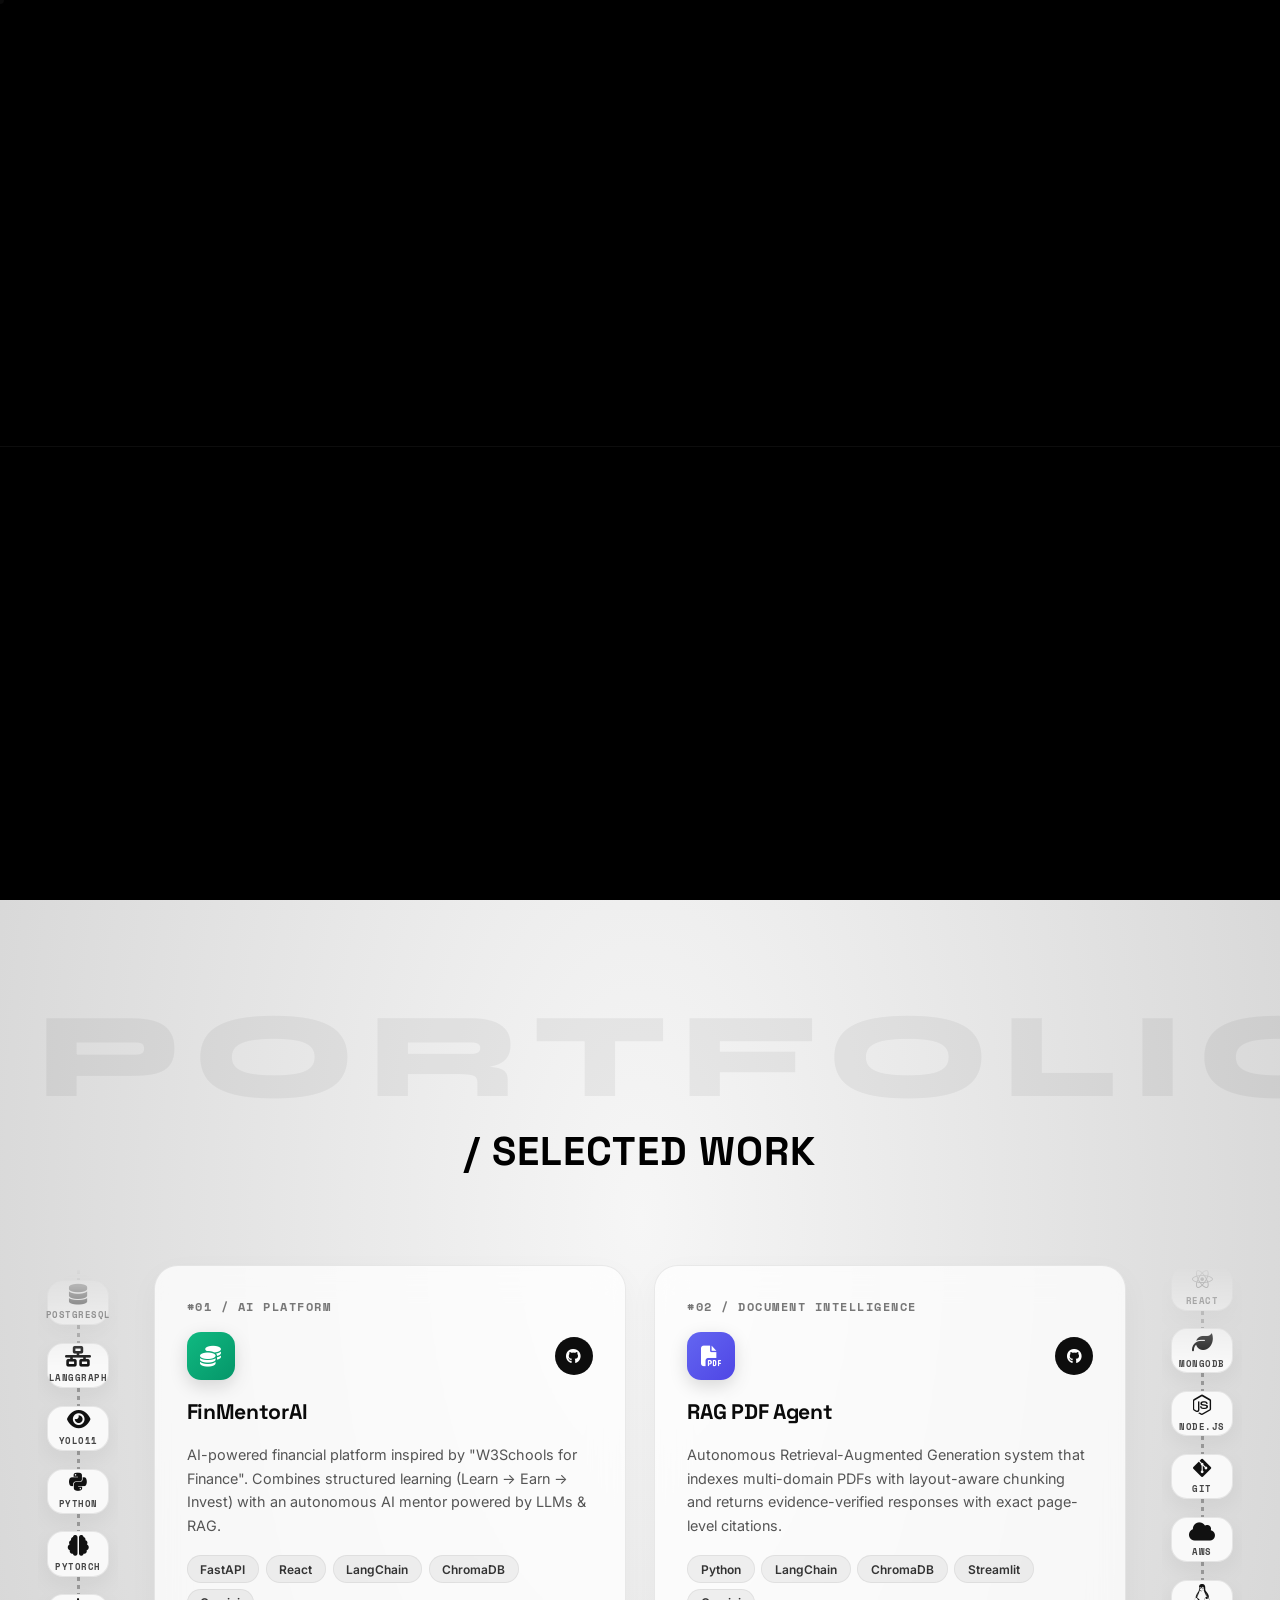
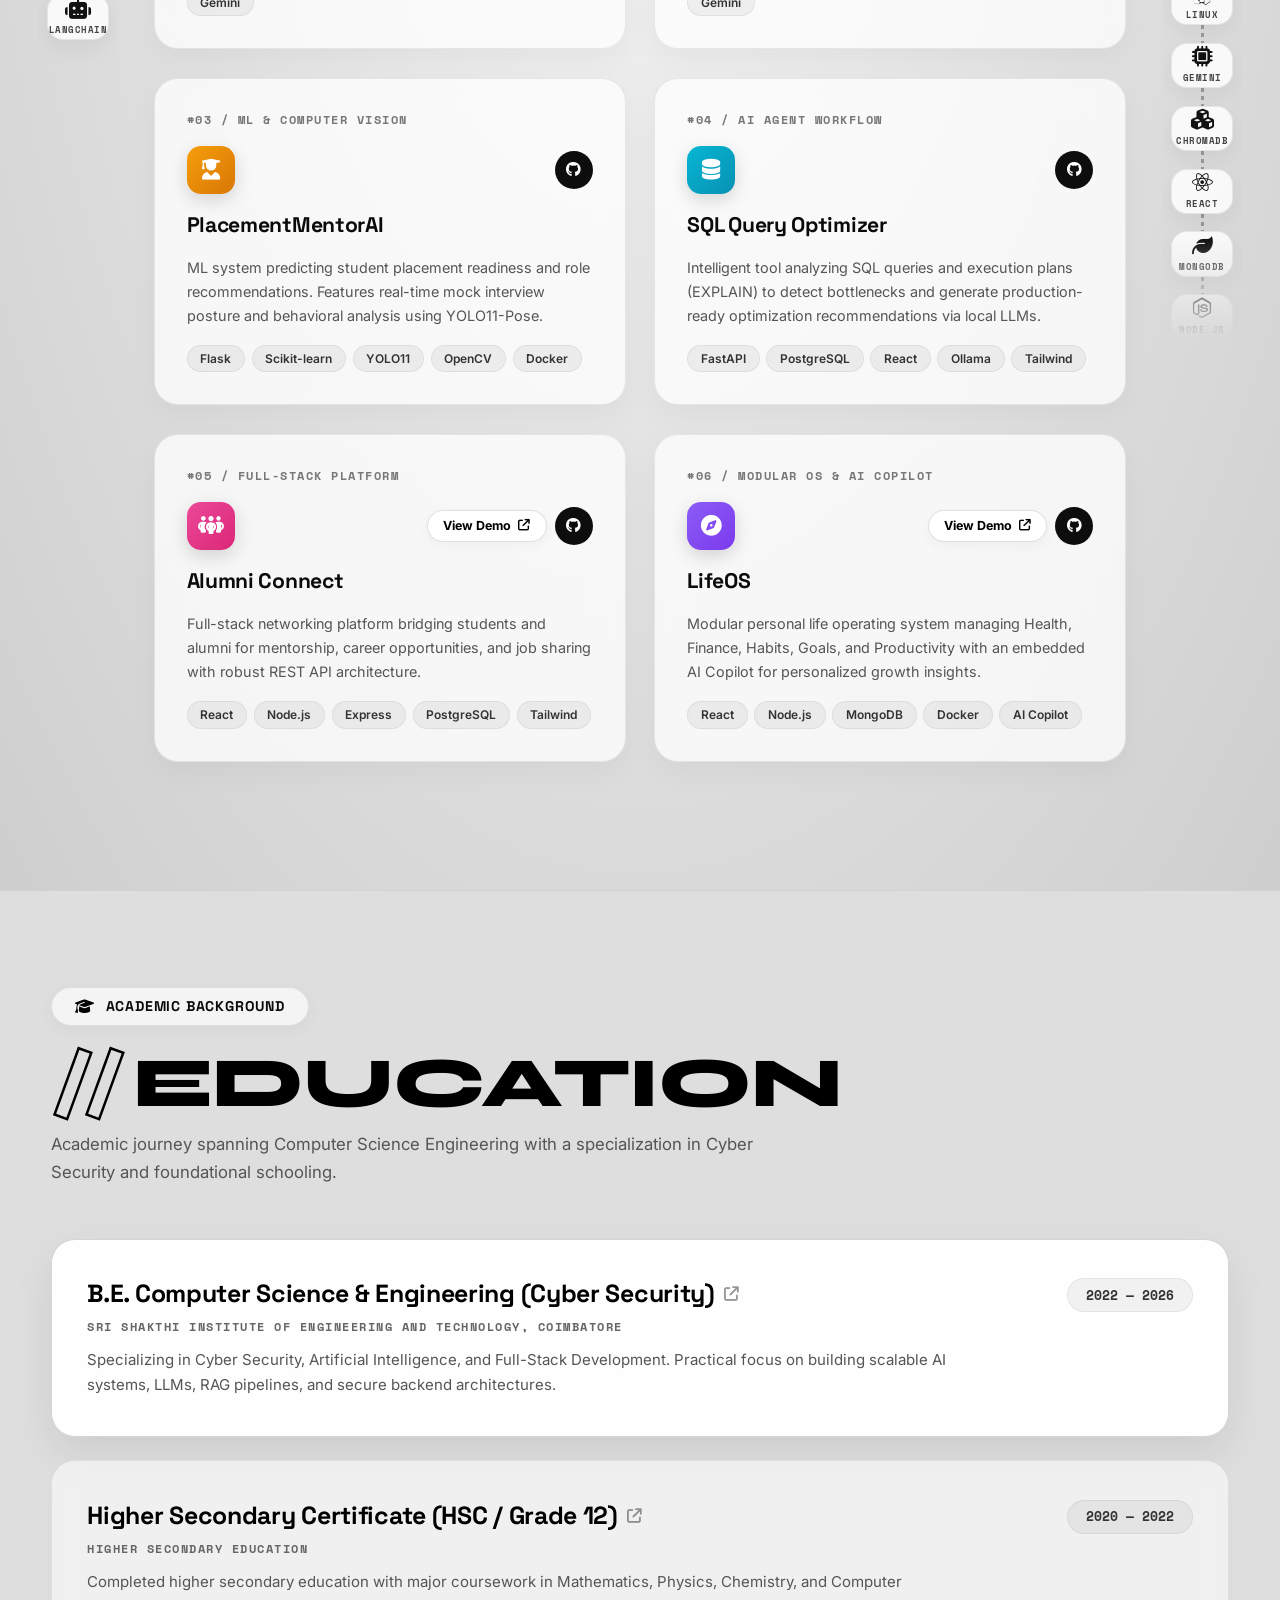
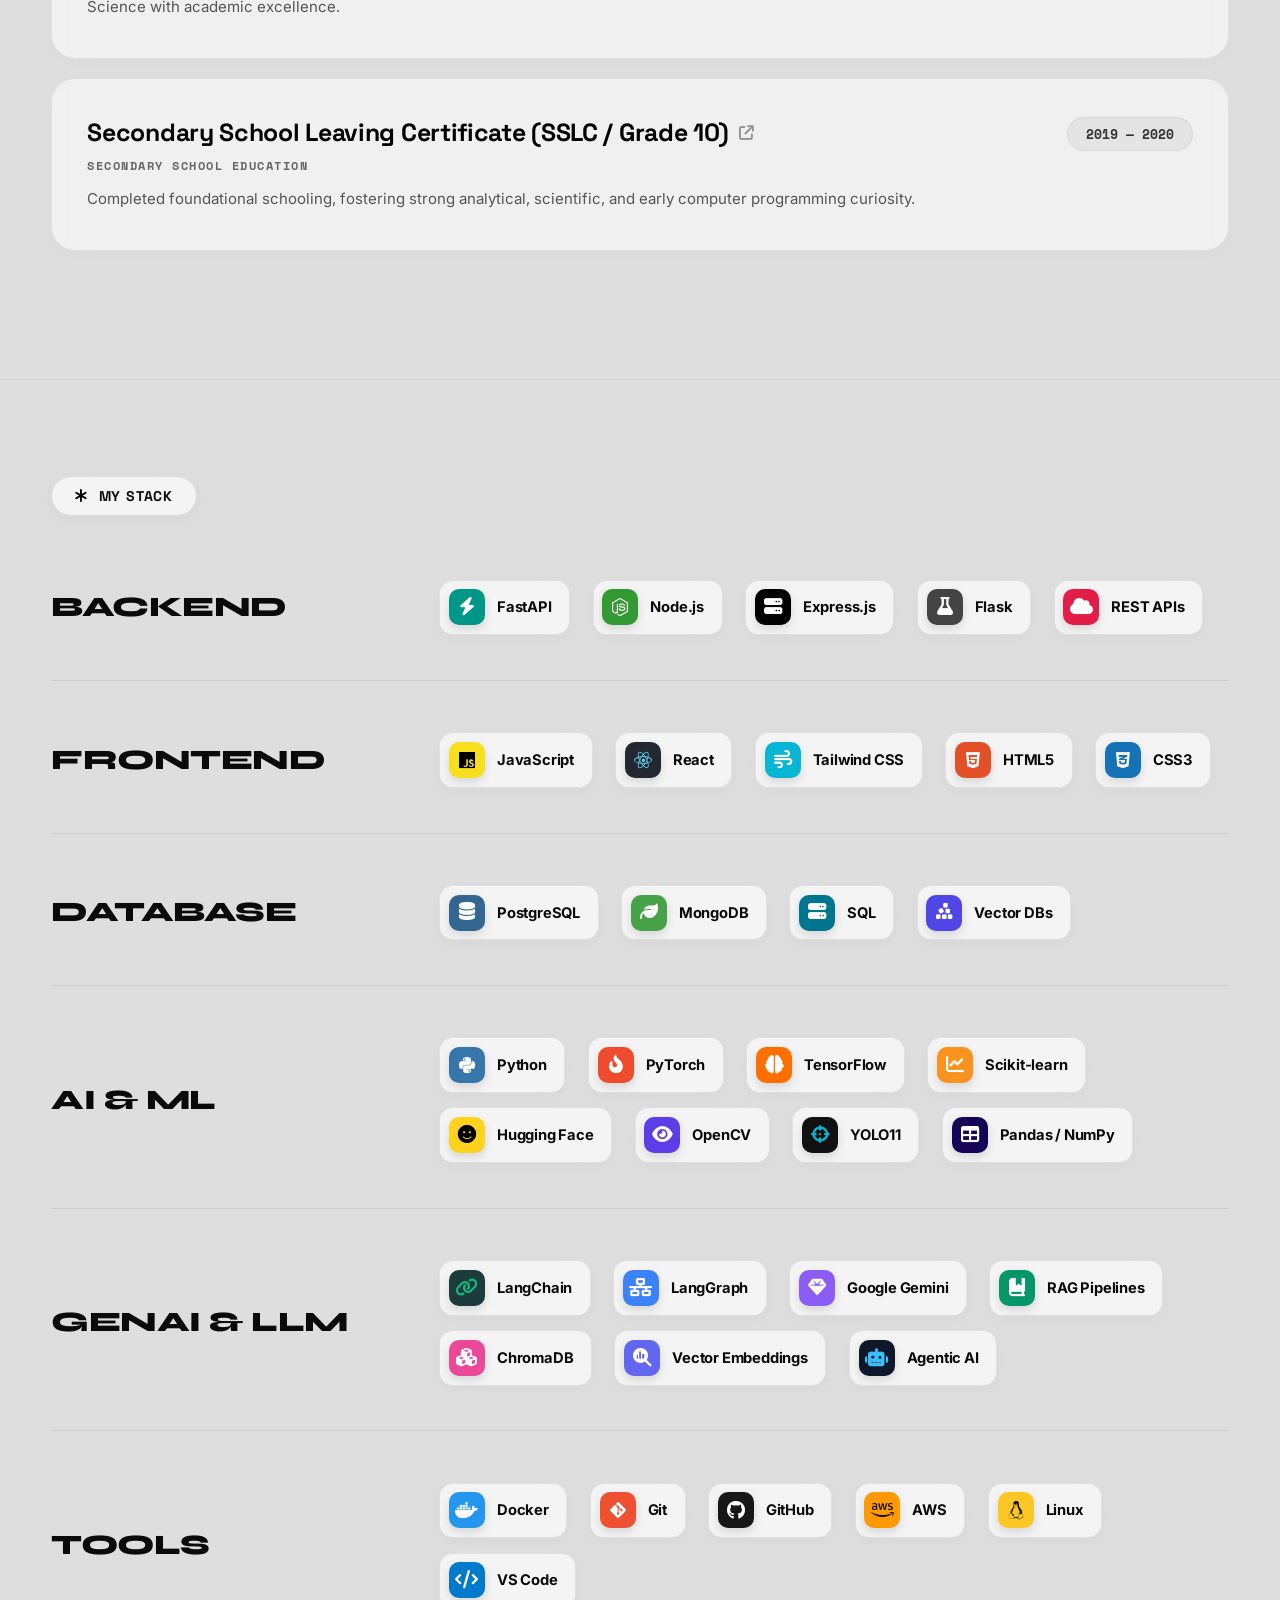
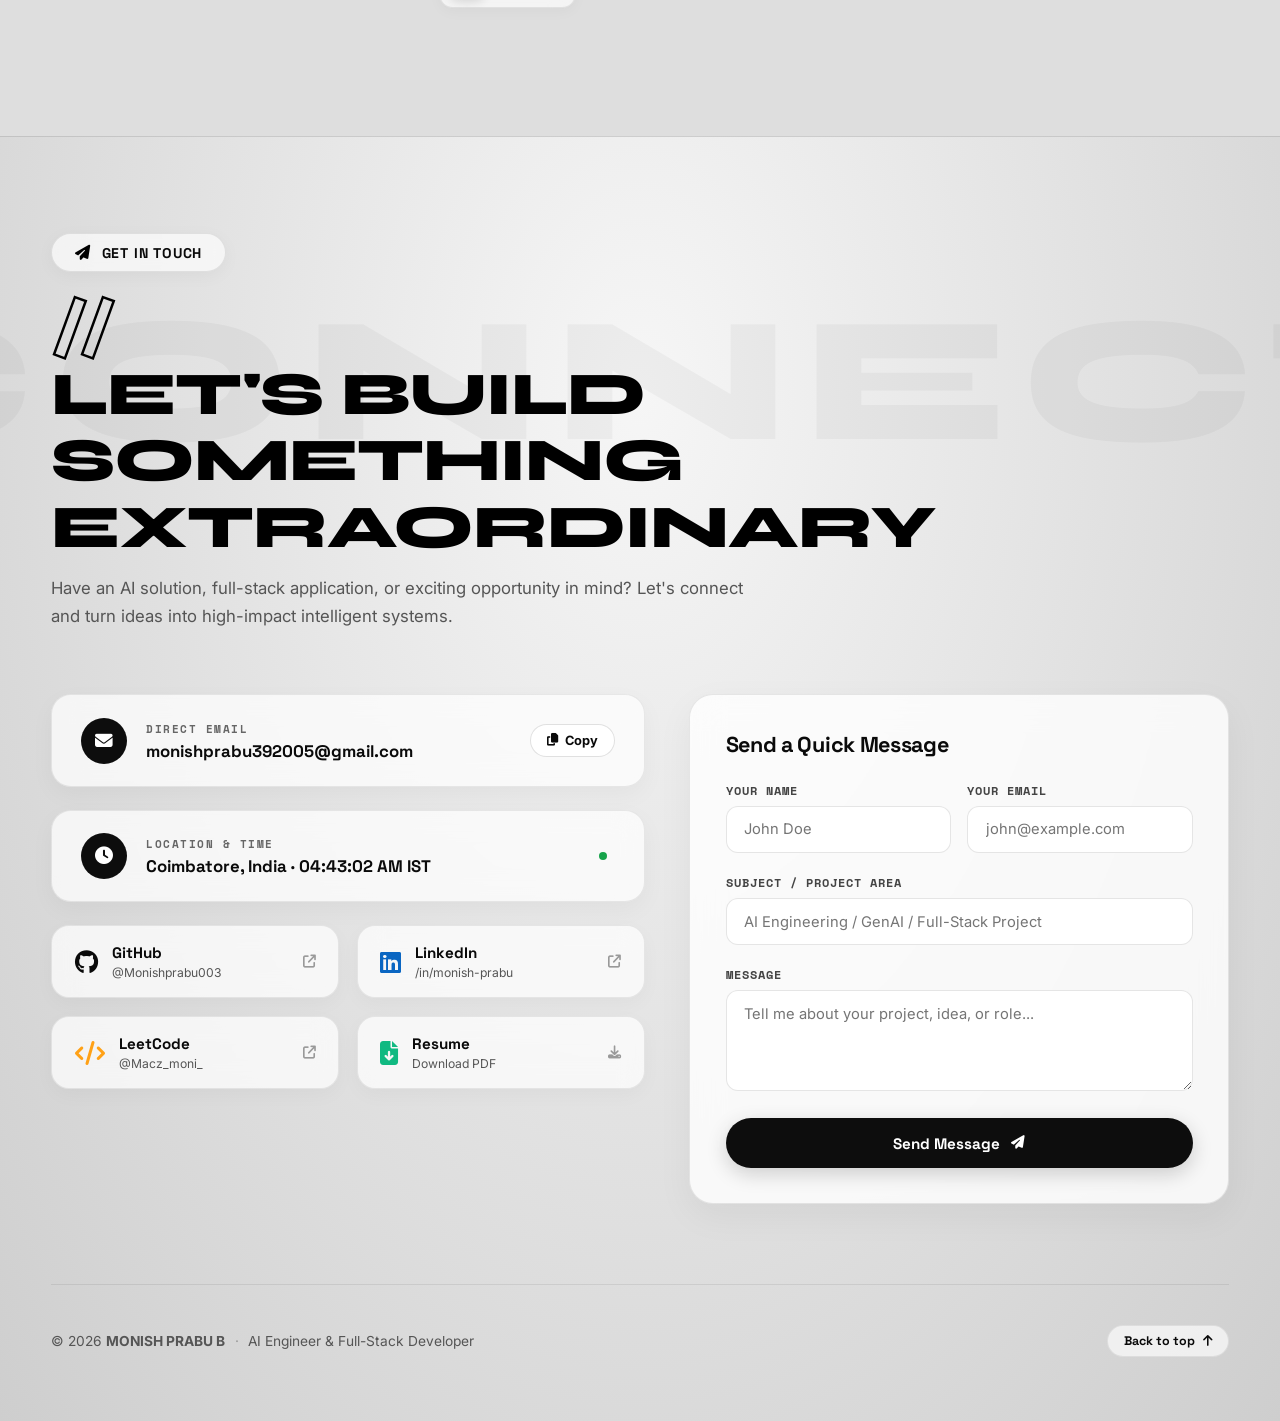
==== commit 7af69e10: "feat: add dual terminal dot indicators to hero brand title with updated animation styling" ====
--- a/index.html
+++ b/index.html
@@ -79,12 +79,18 @@
 
     <!-- ── GIANT TYPOGRAPHY BANNER ── -->
     <div class="hero-brand-title">
+      <!-- Left Terminal Dots (near MR) -->
+      <span class="terminal-dots dots-left">
+        <span class="t-dot"></span>
+        <span class="t-dot"></span>
+        <span class="t-dot"></span>
+      </span>
       <!-- Outlined Geometric Letters ("MR>" or "MP>") -->
       <span class="brand-outline">MR&gt;</span>
       <!-- Bold Solid Black Name -->
       <span class="brand-solid">MONISH</span>
-      <!-- Terminal Loading Dots in Black -->
-      <span class="terminal-dots">
+      <!-- Right Terminal Dots (near H in MONISH, positioned low) -->
+      <span class="terminal-dots dots-right">
         <span class="t-dot"></span>
         <span class="t-dot"></span>
         <span class="t-dot"></span>
--- a/style.css
+++ b/style.css
@@ -409,37 +409,41 @@
 .terminal-dots {
   display: inline-flex;
   align-items: flex-end;
-  gap: 0.35rem;
-  margin-left: 0.2rem;
-  padding-bottom: clamp(6px, 1.2vw, 14px);
+  gap: clamp(0.35rem, 0.7vw, 0.6rem);
   vertical-align: bottom;
+  align-self: flex-end;
+  margin-bottom: clamp(4px, 0.9vw, 12px);
+}
+
+.dots-left {
+  margin-right: clamp(0.4rem, 1vw, 1rem);
+}
+
+.dots-right {
+  margin-left: clamp(0.4rem, 1vw, 1rem);
 }
 
 .t-dot {
-  width: clamp(7px, 1vw, 12px);
-  height: clamp(7px, 1vw, 12px);
+  width: clamp(6px, 0.85vw, 10px);
+  height: clamp(6px, 0.85vw, 10px);
   background: #0a0a0a;
   border-radius: 50%;
   display: inline-block;
   animation: terminalDotPulse 1.4s infinite ease-in-out both;
 }
 
-.t-dot:nth-child(1) {
-  animation-delay: -0.32s;
-}
-
-.t-dot:nth-child(2) {
-  animation-delay: -0.16s;
-}
-
-.t-dot:nth-child(3) {
-  animation-delay: 0s;
-}
+.dots-left .t-dot:nth-child(1) { animation-delay: 0s; }
+.dots-left .t-dot:nth-child(2) { animation-delay: -0.16s; }
+.dots-left .t-dot:nth-child(3) { animation-delay: -0.32s; }
+
+.dots-right .t-dot:nth-child(1) { animation-delay: -0.32s; }
+.dots-right .t-dot:nth-child(2) { animation-delay: -0.16s; }
+.dots-right .t-dot:nth-child(3) { animation-delay: 0s; }
 
 @keyframes terminalDotPulse {
   0%, 80%, 100% {
-    transform: scale(0.35);
-    opacity: 0.2;
+    transform: scale(0.4);
+    opacity: 0.25;
   }
   40% {
     transform: scale(1);
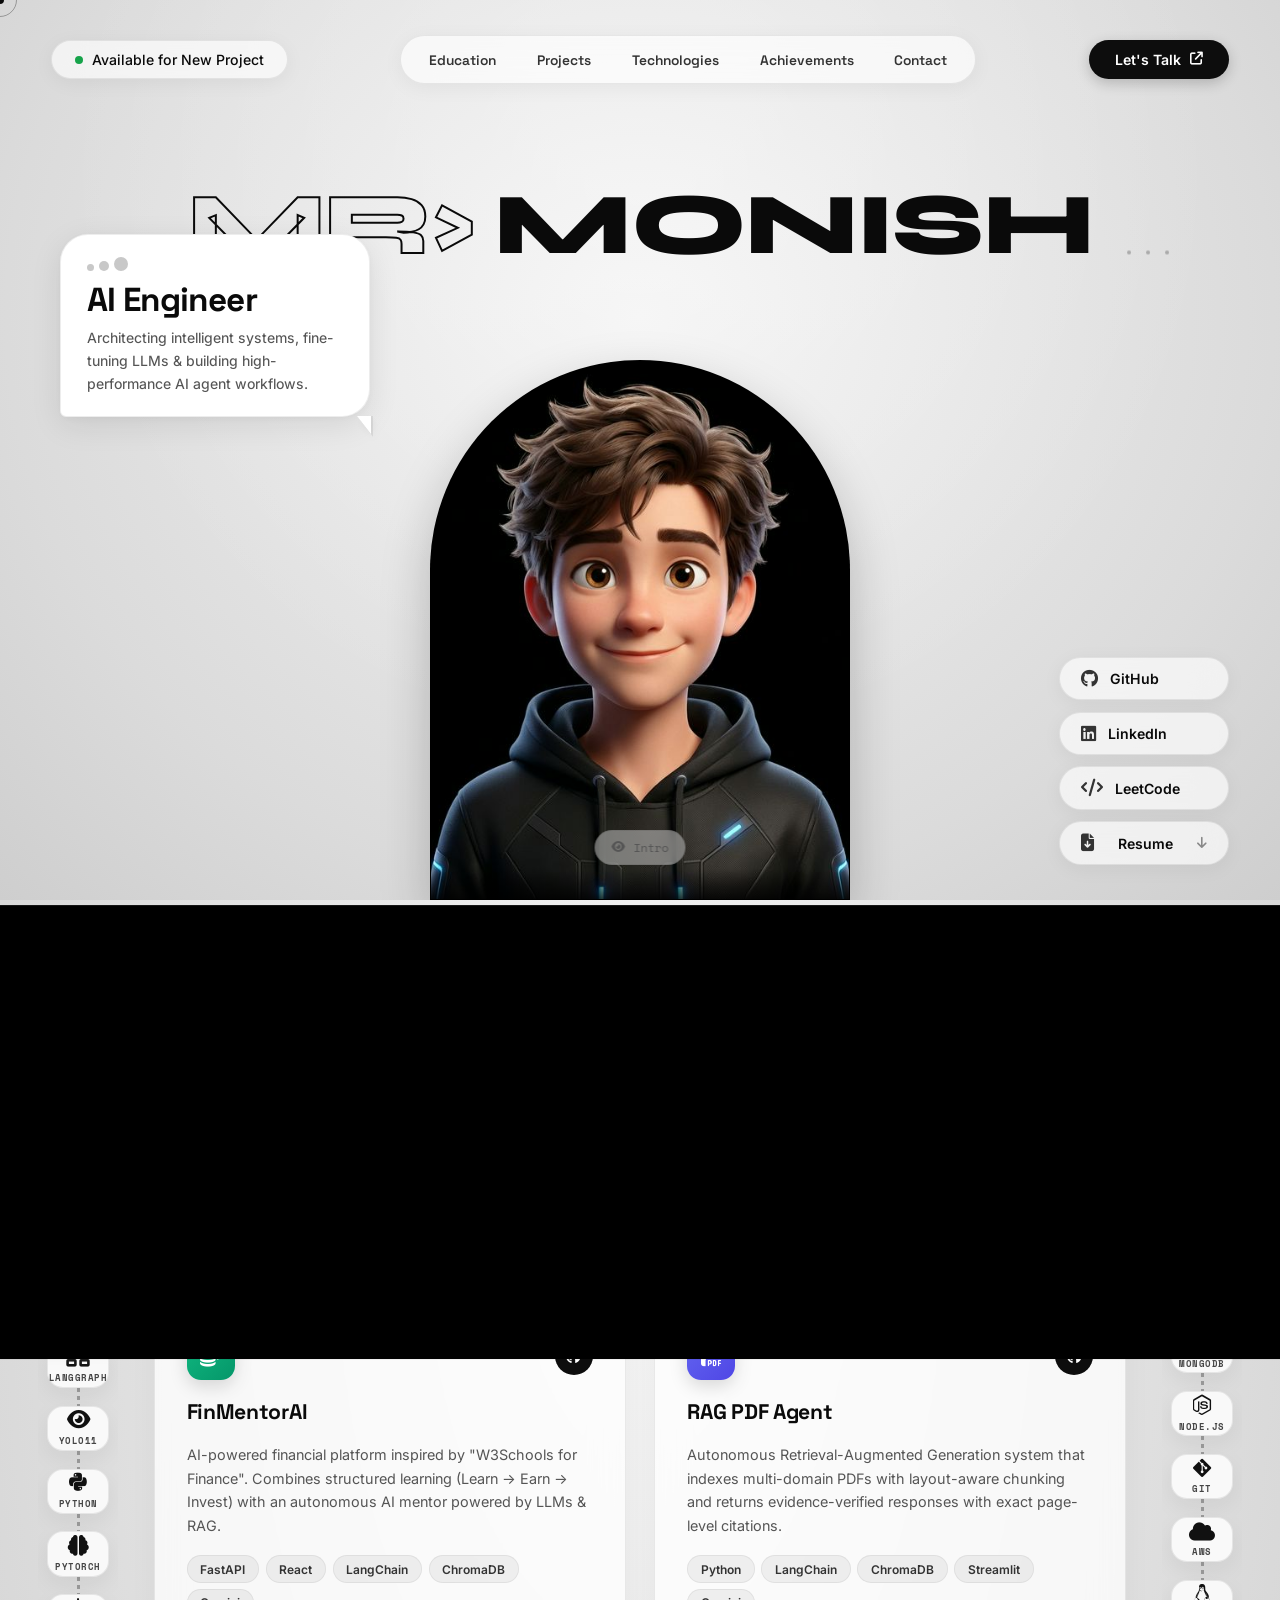
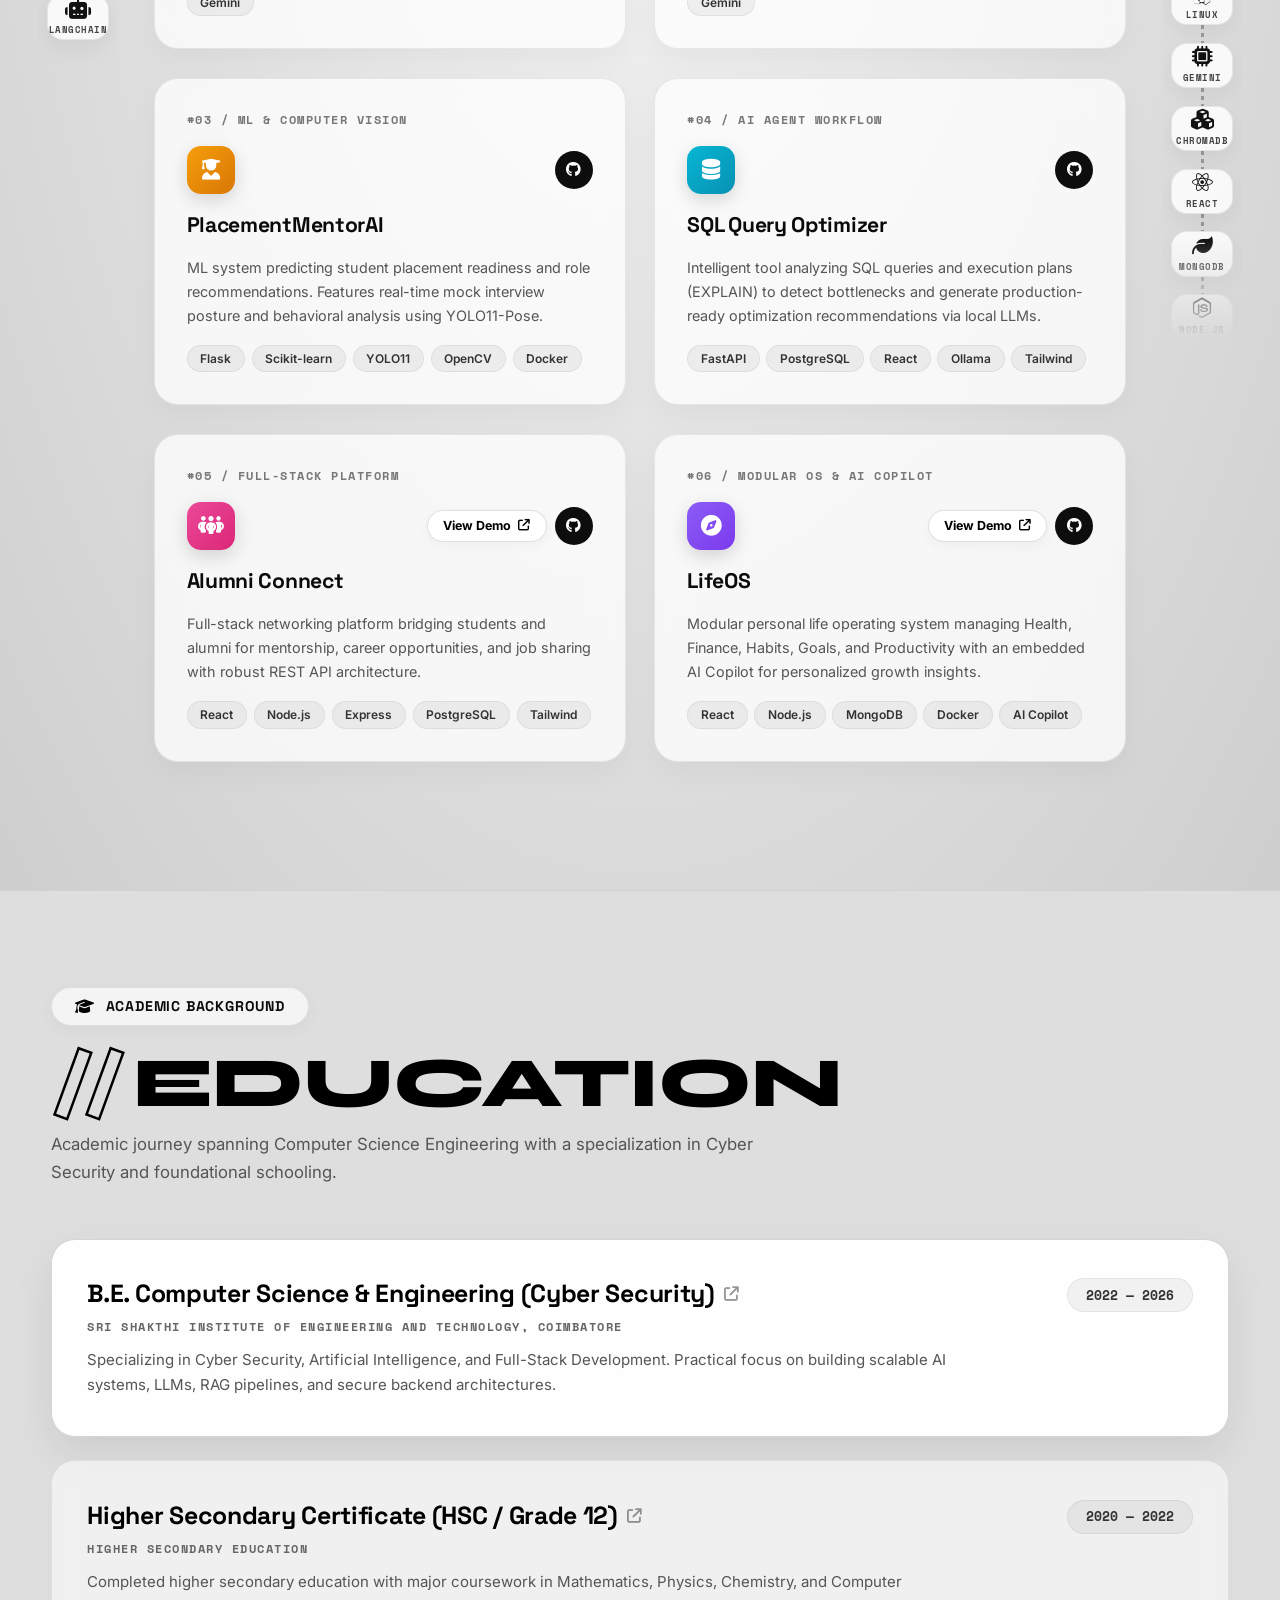
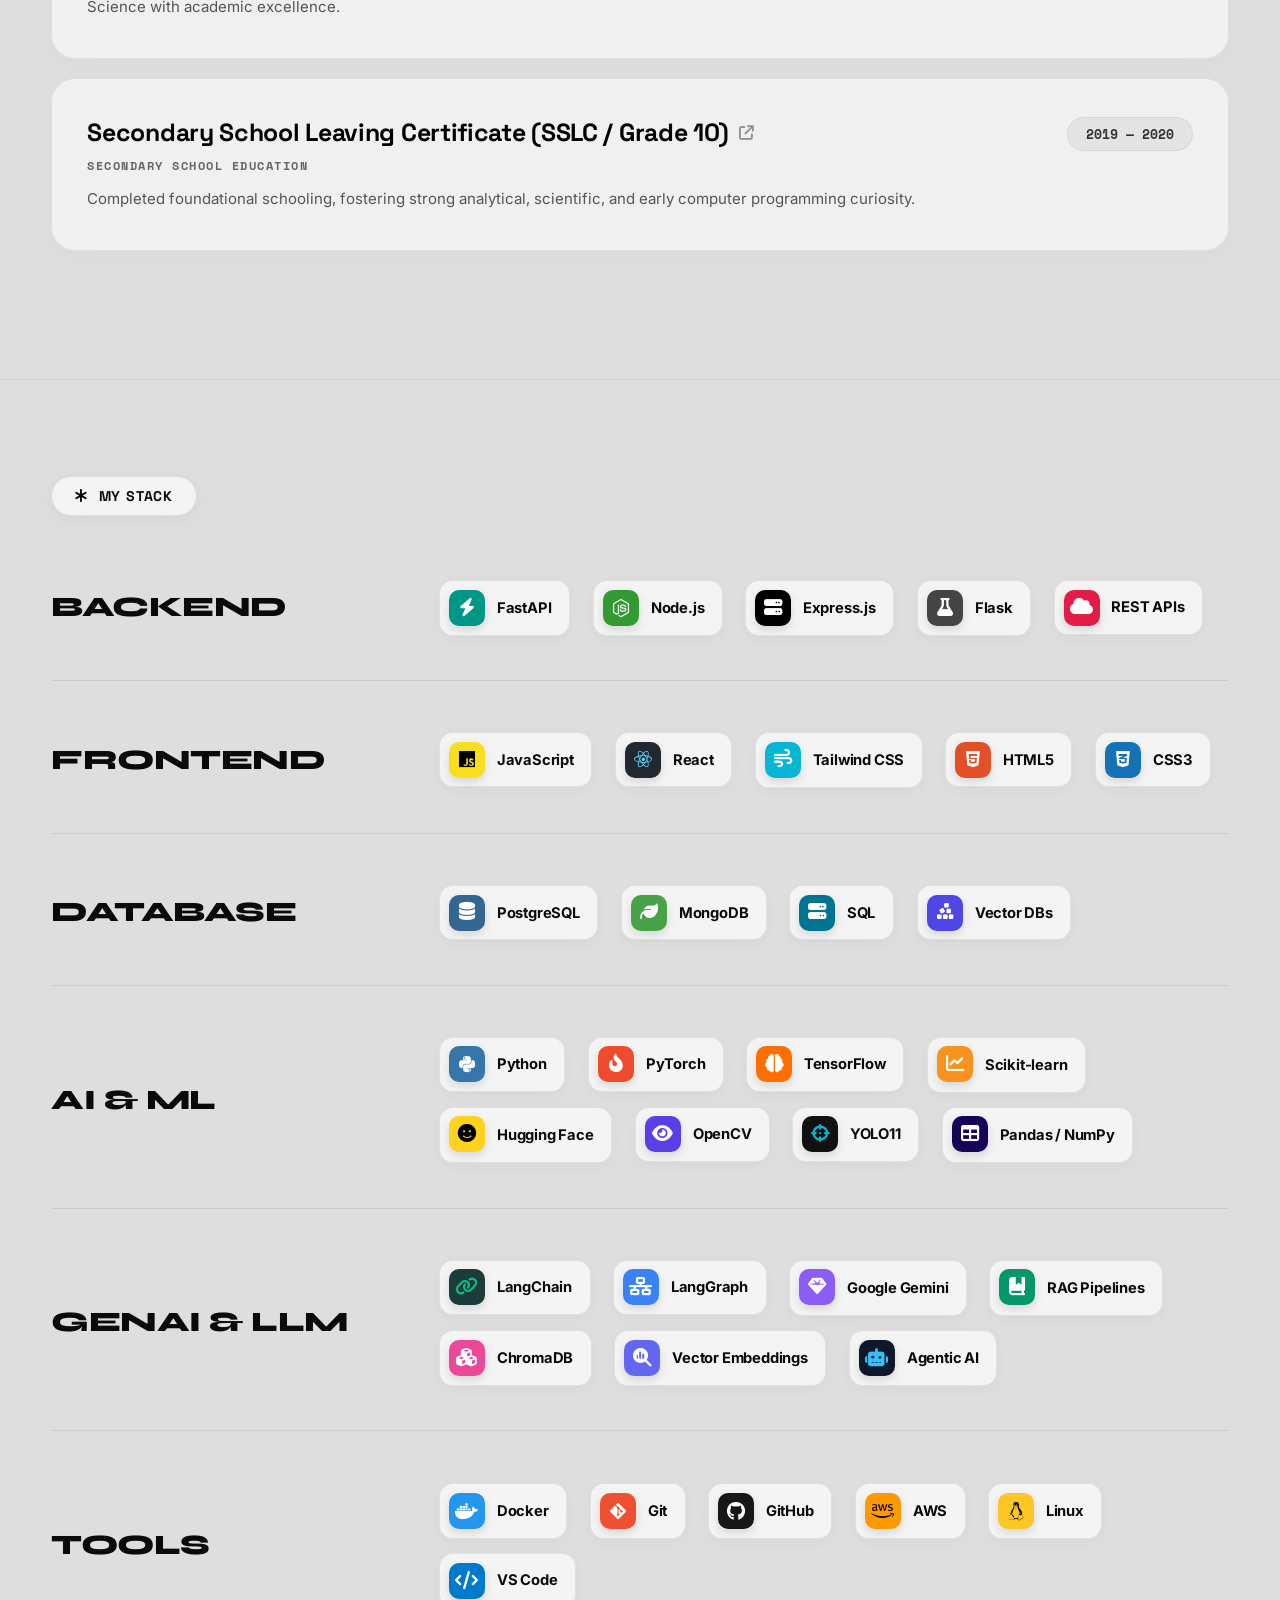
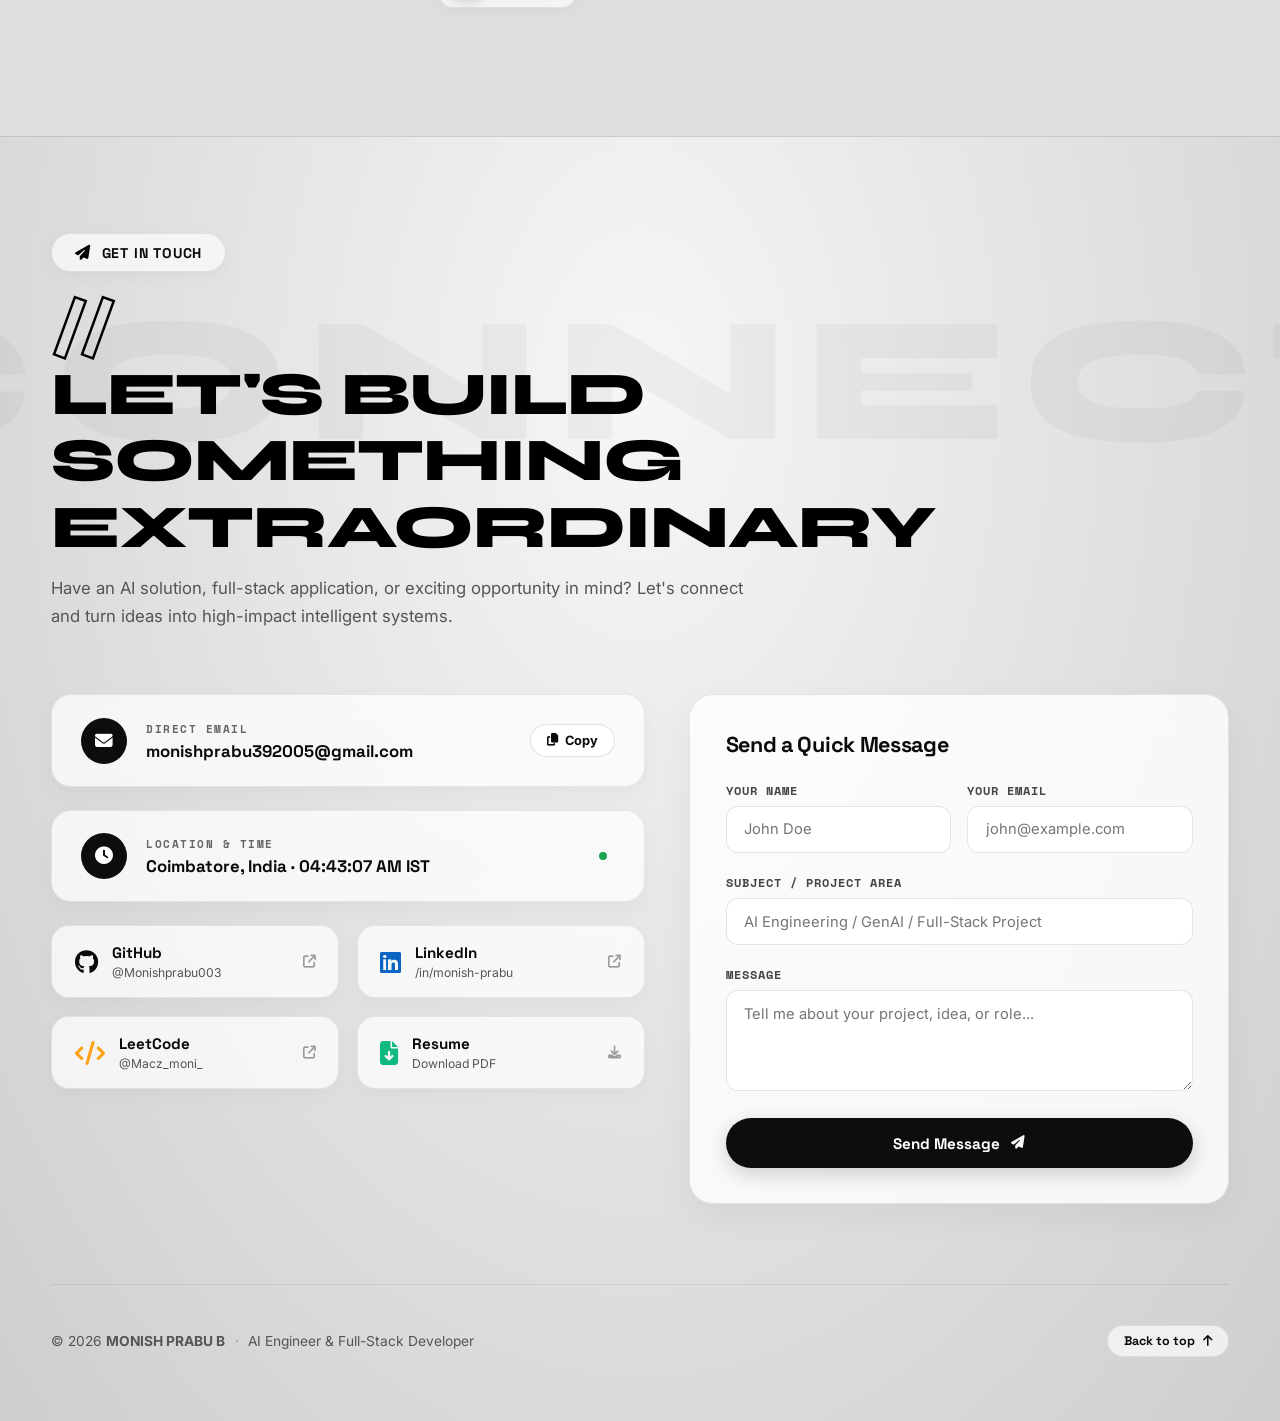
==== commit c7a527ef: "feat: replace bio callout with animated speech cloud component and remove collaborative button" ====
--- a/index.html
+++ b/index.html
@@ -104,16 +104,17 @@
       <div class="portrait-base-fade"></div>
     </div>
 
-    <!-- ── BOTTOM LEFT: ROLE & BIO ── -->
+    <!-- ── SPEECH CLOUD BIO (Pops out from avatar head) ── -->
     <div class="hero-bottom-left">
+      <div class="cloud-dots-row">
+        <span class="cloud-dot sm"></span>
+        <span class="cloud-dot md"></span>
+        <span class="cloud-dot lg"></span>
+      </div>
       <h2 class="role-title">AI Engineer</h2>
       <p class="role-desc">
-        Architecting intelligent systems, fine-tuning LLMs, and building high-performance AI agent workflows.
+        Architecting intelligent systems, fine-tuning LLMs &amp; building high-performance AI agent workflows.
       </p>
-      <a href="#contact" class="btn-collaborate" id="btn-collaborate">
-        <span>Let's collaborate</span>
-        <i class="fa-solid fa-arrow-up-right-from-square"></i>
-      </a>
     </div>
 
     <!-- ── BOTTOM RIGHT: SOCIAL & RESUME PILLS ── -->
--- a/style.css
+++ b/style.css
@@ -504,60 +504,115 @@
   z-index: 2;
 }
 
-/* ── BOTTOM LEFT: ROLE & BIO ── */
+/* ── SPEECH CLOUD BIO (Pops out of avatar head, right-pointing tail) ── */
 .hero-bottom-left {
-  position: relative;
-  z-index: 10;
-  max-width: 380px;
+  position: absolute;
+  /* sit just left of center / near avatar's upper-left */
+  top: clamp(22%, 26vh, 32%);
+  left: max(3%, calc(50% - 580px));
+  z-index: 20;
+  max-width: 310px;
   display: flex;
   flex-direction: column;
-  gap: 0.9rem;
-  margin-top: auto;
+  gap: 0.55rem;
+  padding: 1.4rem 1.6rem 1.3rem;
+  /* bright white cloud appearance */
+  background: #ffffff;
+  border: 1.5px solid rgba(0, 0, 0, 0.07);
+  border-radius: 28px 28px 28px 6px;
+  box-shadow: 0 8px 32px rgba(0, 0, 0, 0.09), 0 2px 8px rgba(0, 0, 0, 0.04);
+  /* slight float animation */
+  animation: cloudFloat 4s ease-in-out infinite;
+}
+
+/* Right-pointing speech tail (bottom-right corner pointing toward avatar) */
+.hero-bottom-left::after {
+  content: '';
+  position: absolute;
+  bottom: -18px;
+  right: -2px;
+  width: 0;
+  height: 0;
+  border-left: 14px solid transparent;
+  border-top: 18px solid #ffffff;
+  filter: drop-shadow(2px 4px 4px rgba(0,0,0,0.05));
+}
+
+/* Thin border-match on tail */
+.hero-bottom-left::before {
+  content: '';
+  position: absolute;
+  bottom: -21px;
+  right: -4px;
+  width: 0;
+  height: 0;
+  border-left: 16px solid transparent;
+  border-top: 21px solid rgba(0, 0, 0, 0.07);
+  z-index: -1;
+}
+
+.hero-bottom-left:hover {
+  box-shadow: 0 14px 40px rgba(0, 0, 0, 0.12);
+  transform: translateY(-3px);
+}
+
+@keyframes cloudFloat {
+  0%, 100% { transform: translateY(0px); }
+  50% { transform: translateY(-7px); }
+}
+
+/* Cloud escalating dots row (thought bubble bubbles) */
+.cloud-dots-row {
+  display: flex;
+  align-items: flex-end;
+  gap: 5px;
+  margin-bottom: 0.1rem;
+}
+
+.cloud-dot {
+  background: #c8c8c8;
+  border-radius: 50%;
+  display: block;
+  animation: cloudDotBob 2.4s ease-in-out infinite;
+}
+
+.cloud-dot.sm {
+  width: 7px;
+  height: 7px;
+  animation-delay: 0s;
+}
+
+.cloud-dot.md {
+  width: 10px;
+  height: 10px;
+  animation-delay: 0.25s;
+}
+
+.cloud-dot.lg {
+  width: 14px;
+  height: 14px;
+  animation-delay: 0.5s;
+}
+
+@keyframes cloudDotBob {
+  0%, 100% { transform: translateY(0); opacity: 0.55; }
+  50% { transform: translateY(-4px); opacity: 1; }
 }
 
 .role-title {
   font-family: var(--font-heading);
-  font-size: clamp(1.8rem, 3vw, 2.3rem);
+  font-size: clamp(1.65rem, 2.6vw, 2.1rem);
   font-weight: 800;
-  letter-spacing: -0.5px;
-  line-height: 1.15;
-  color: #000000;
+  letter-spacing: -0.6px;
+  line-height: 1.1;
+  color: #0a0a0a;
 }
 
 .role-desc {
-  font-size: 0.95rem;
-  color: var(--txt-muted);
-  line-height: 1.6;
-}
-
-.btn-collaborate {
-  display: inline-flex;
-  align-items: center;
-  gap: 0.6rem;
-  padding: 0.8rem 1.8rem;
-  background: var(--btn-dark-bg);
-  color: var(--txt-light);
-  border-radius: var(--radius-pill);
-  font-size: 0.9rem;
-  font-weight: 600;
-  width: fit-content;
-  box-shadow: 0 6px 20px rgba(0, 0, 0, 0.2);
-  transition: all 0.3s var(--ease-smooth);
-}
-
-.btn-collaborate:hover {
-  background: var(--btn-dark-hover);
-  transform: translateY(-3px);
-  box-shadow: 0 10px 28px rgba(0, 0, 0, 0.3);
-}
-
-.btn-collaborate i {
-  font-size: 0.8rem;
-  transition: transform 0.2s ease;
-}
-
-.btn-collaborate:hover i {
-  transform: translate(2px, -2px);
+  font-size: 0.88rem;
+  font-weight: 450;
+  color: #555555;
+  line-height: 1.62;
 }
 
 /* ── BOTTOM RIGHT: SOCIAL & RESUME PILLS ── */
@@ -696,9 +751,21 @@
     margin: 0 auto;
   }
   .hero-bottom-left {
+    position: relative;
+    top: auto;
+    bottom: auto;
+    left: auto;
     max-width: 100%;
     text-align: center;
     align-items: center;
+    border-radius: 22px;
+    margin: 1.5rem auto;
+    animation: none;
+  }
+  /* Hide speech tail on mobile */
+  .hero-bottom-left::after,
+  .hero-bottom-left::before {
+    display: none;
   }
   .hero-bottom-right {
     position: relative;
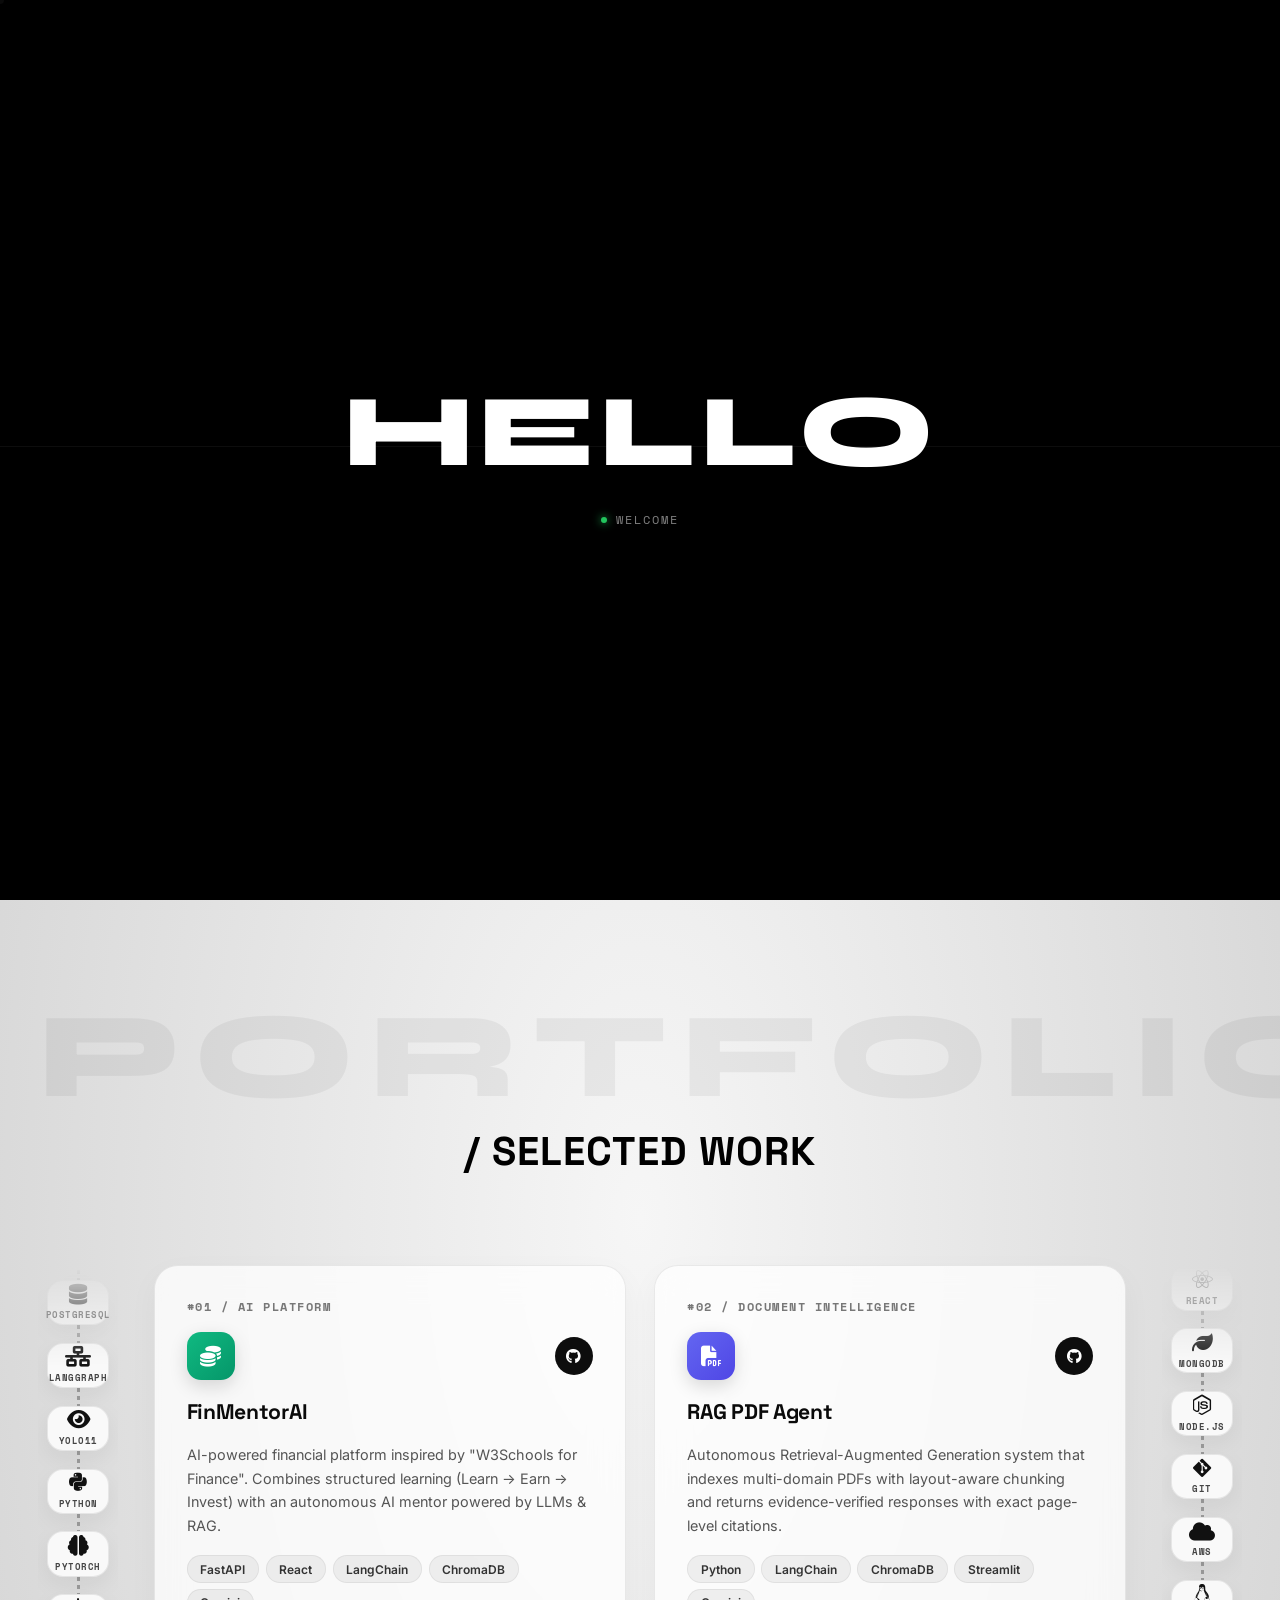
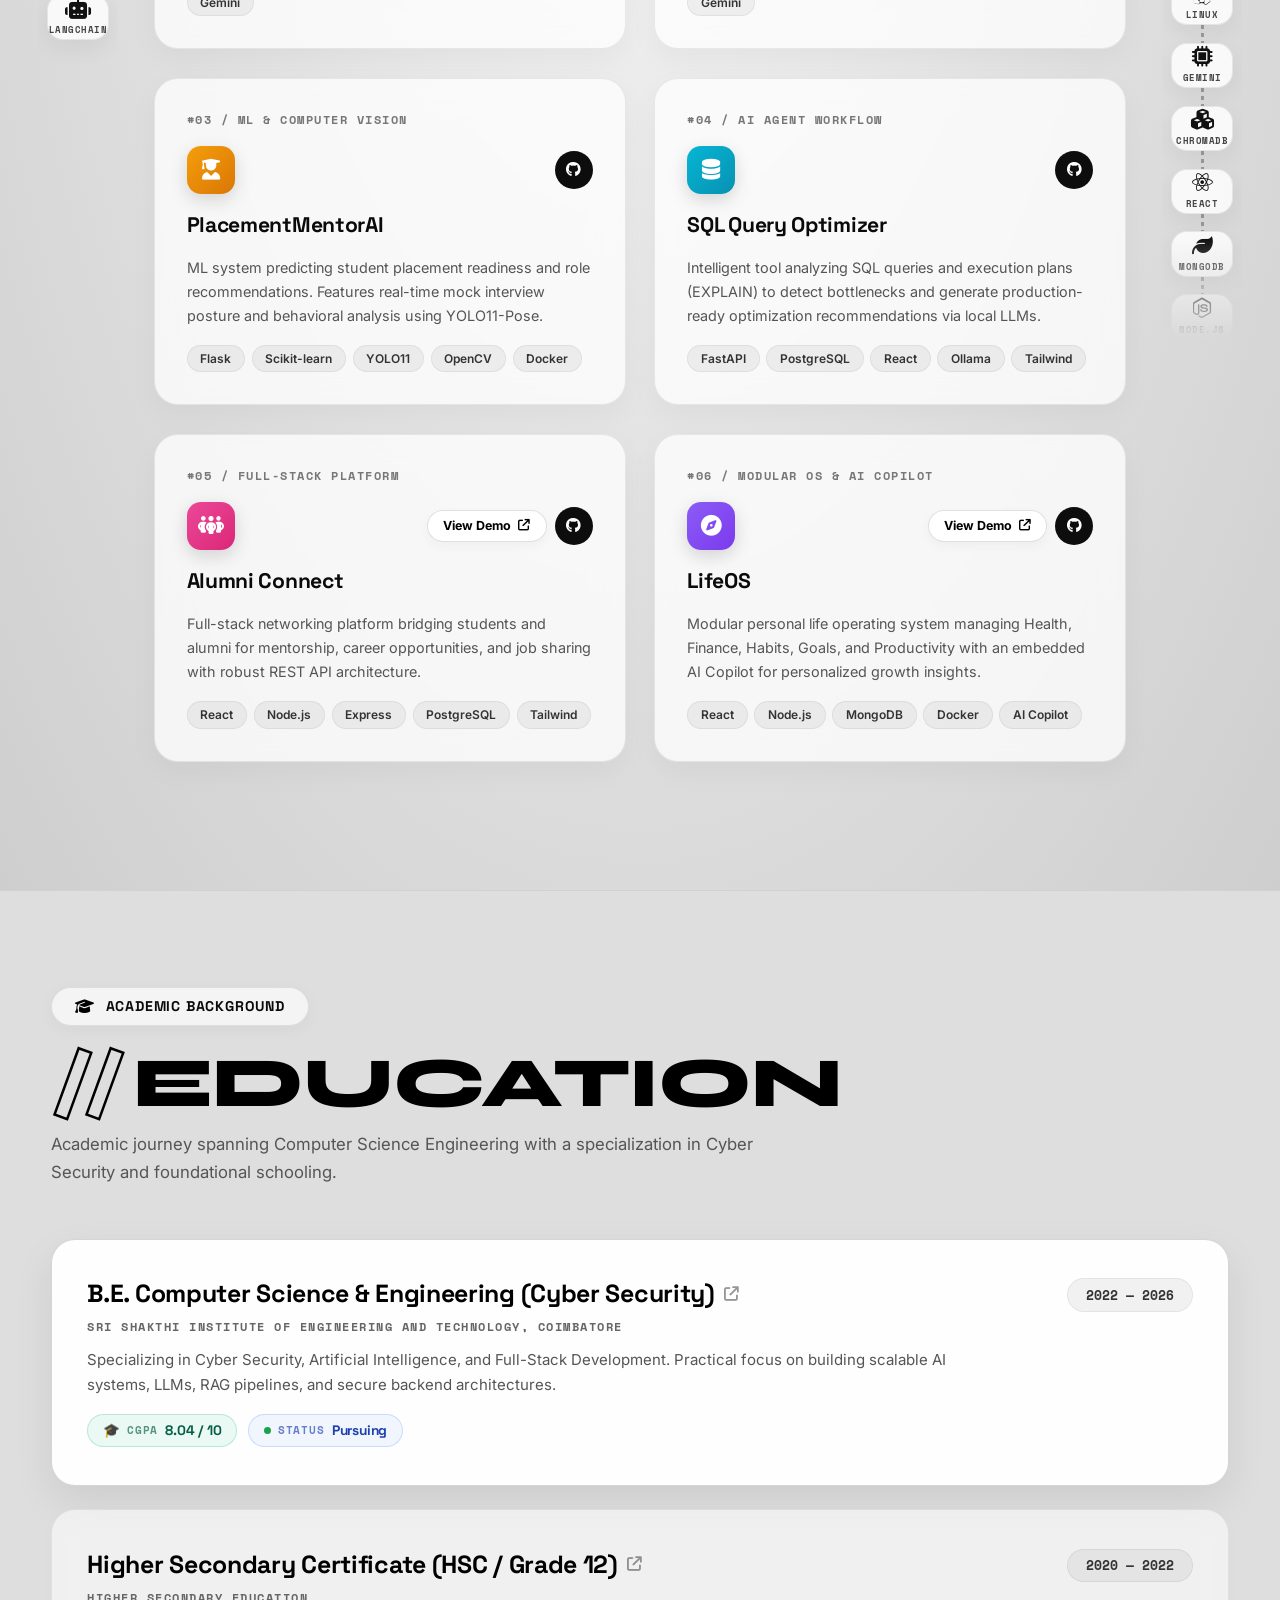
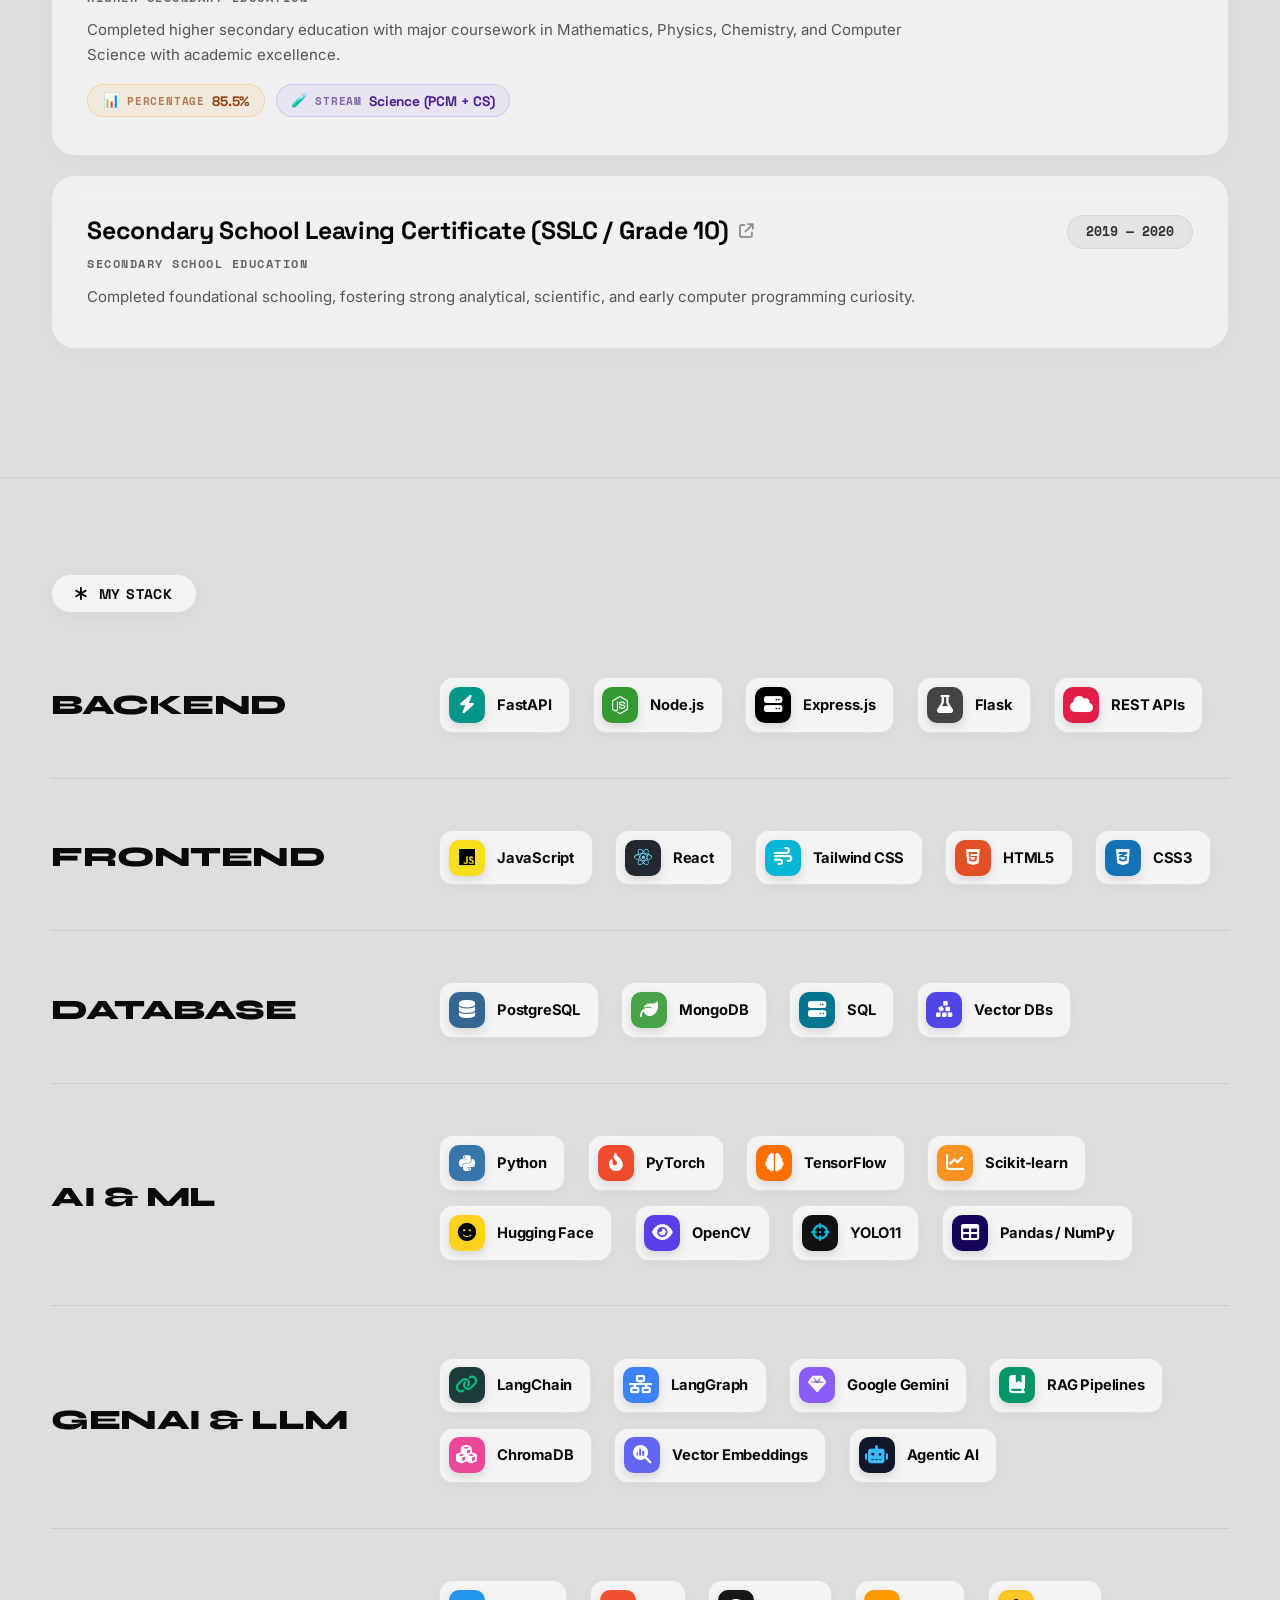
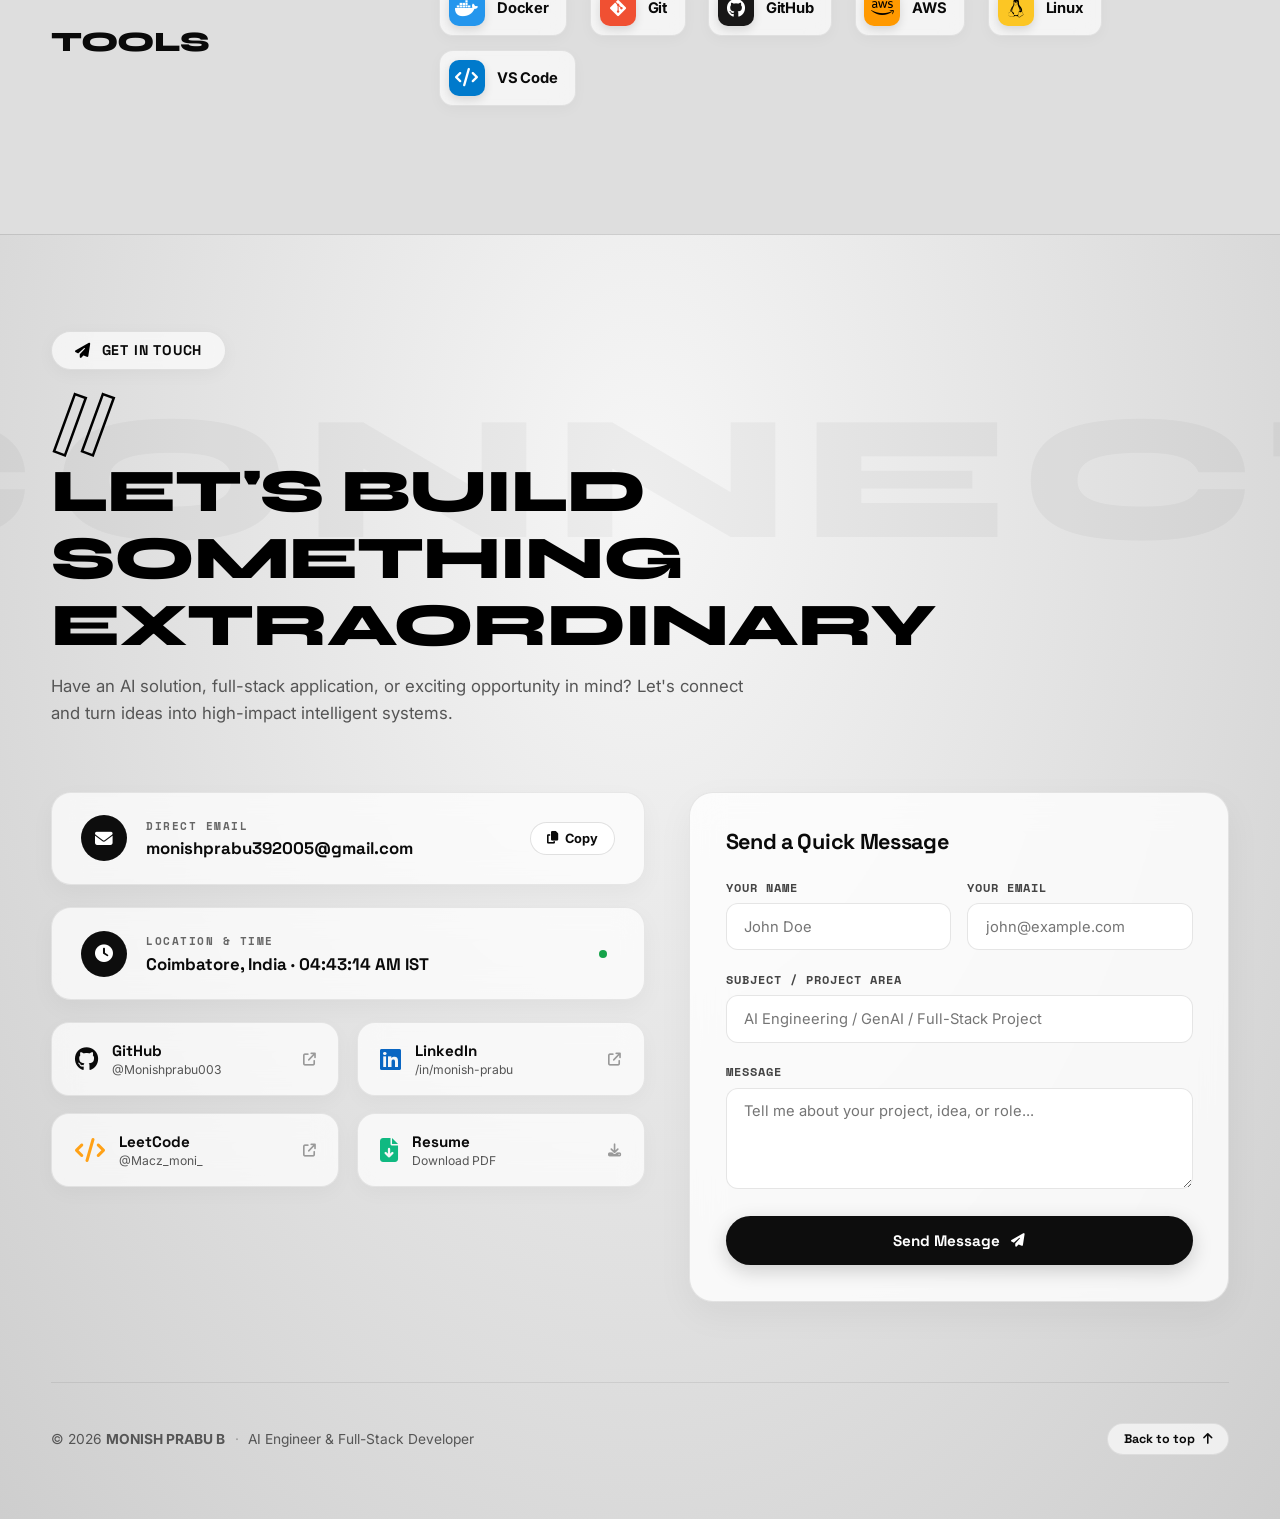
==== commit 44106899: "add FullStack AI Developer speech cloud and educational statistic pills to hero section" ====
--- a/index.html
+++ b/index.html
@@ -117,6 +117,19 @@
       </p>
     </div>
 
+    <!-- ── SPEECH CLOUD RIGHT (FullStack AI Developer) ── -->
+    <div class="hero-right-cloud">
+      <div class="cloud-dots-row cloud-dots-right">
+        <span class="cloud-dot lg"></span>
+        <span class="cloud-dot md"></span>
+        <span class="cloud-dot sm"></span>
+      </div>
+      <h2 class="role-title">FullStack AI Developer</h2>
+      <p class="role-desc">
+        Crafting end-to-end products — from pixel-perfect UIs to intelligent backend APIs.
+      </p>
+    </div>
+
     <!-- ── BOTTOM RIGHT: SOCIAL & RESUME PILLS ── -->
     <div class="hero-bottom-right">
       <a href="https://github.com/Monishprabu003" target="_blank" rel="noopener" class="social-pill" id="pill-github">
@@ -432,6 +445,18 @@
             <p class="edu-desc">
               Specializing in Cyber Security, Artificial Intelligence, and Full-Stack Development. Practical focus on building scalable AI systems, LLMs, RAG pipelines, and secure backend architectures.
             </p>
+            <div class="edu-stats-row">
+              <div class="edu-stat-pill cgpa-pill">
+                <span class="stat-icon">🎓</span>
+                <span class="stat-label">CGPA</span>
+                <span class="stat-value">8.04 / 10</span>
+              </div>
+              <div class="edu-stat-pill status-pill">
+                <span class="stat-dot active-dot"></span>
+                <span class="stat-label">Status</span>
+                <span class="stat-value">Pursuing</span>
+              </div>
+            </div>
           </div>
         </div>
 
@@ -449,6 +474,18 @@
             <p class="edu-desc">
               Completed higher secondary education with major coursework in Mathematics, Physics, Chemistry, and Computer Science with academic excellence.
             </p>
+            <div class="edu-stats-row">
+              <div class="edu-stat-pill hsc-pill">
+                <span class="stat-icon">📊</span>
+                <span class="stat-label">Percentage</span>
+                <span class="stat-value">85.5%</span>
+              </div>
+              <div class="edu-stat-pill stream-pill">
+                <span class="stat-icon">🧪</span>
+                <span class="stat-label">Stream</span>
+                <span class="stat-value">Science (PCM + CS)</span>
+              </div>
+            </div>
           </div>
         </div>
 
--- a/style.css
+++ b/style.css
@@ -507,8 +507,8 @@
 /* ── SPEECH CLOUD BIO (Pops out of avatar head, right-pointing tail) ── */
 .hero-bottom-left {
   position: absolute;
-  /* sit just left of center / near avatar's upper-left */
-  top: clamp(22%, 26vh, 32%);
+  /* sit below the giant MR> MONISH typography */
+  top: clamp(48%, 52vh, 60%);
   left: max(3%, calc(50% - 580px));
   z-index: 20;
   max-width: 310px;
@@ -613,6 +613,60 @@
   font-weight: 450;
   color: #555555;
   line-height: 1.62;
+}
+
+/* ── SPEECH CLOUD RIGHT (FullStack AI Developer — left-pointing tail) ── */
+.hero-right-cloud {
+  position: absolute;
+  top: clamp(48%, 52vh, 60%);
+  right: max(3%, calc(50% - 580px));
+  z-index: 20;
+  max-width: 300px;
+  display: flex;
+  flex-direction: column;
+  gap: 0.55rem;
+  padding: 1.4rem 1.6rem 1.3rem;
+  background: #ffffff;
+  border: 1.5px solid rgba(0, 0, 0, 0.07);
+  border-radius: 28px 28px 6px 28px; /* bottom-right sharp corner for tail */
+  box-shadow: 0 8px 32px rgba(0, 0, 0, 0.09), 0 2px 8px rgba(0, 0, 0, 0.04);
+  animation: cloudFloat 4s ease-in-out infinite;
+  animation-delay: 0.8s; /* slight offset from left cloud */
+}
+
+/* Left-pointing tail (bottom-left corner toward avatar) */
+.hero-right-cloud::after {
+  content: '';
+  position: absolute;
+  bottom: -18px;
+  left: -2px;
+  width: 0;
+  height: 0;
+  border-right: 14px solid transparent;
+  border-top: 18px solid #ffffff;
+  filter: drop-shadow(-2px 4px 4px rgba(0,0,0,0.05));
+}
+
+.hero-right-cloud::before {
+  content: '';
+  position: absolute;
+  bottom: -21px;
+  left: -4px;
+  width: 0;
+  height: 0;
+  border-right: 16px solid transparent;
+  border-top: 21px solid rgba(0, 0, 0, 0.07);
+  z-index: -1;
+}
+
+.hero-right-cloud:hover {
+  box-shadow: 0 14px 40px rgba(0, 0, 0, 0.12);
+  transform: translateY(-3px);
+}
+
+/* Dots reversed for right cloud (lg → sm, reading right-to-left toward avatar) */
+.cloud-dots-right {
+  justify-content: flex-end;
 }
 
 /* ── BOTTOM RIGHT: SOCIAL & RESUME PILLS ── */
@@ -764,8 +818,22 @@
   }
   /* Hide speech tail on mobile */
   .hero-bottom-left::after,
-  .hero-bottom-left::before {
+  .hero-bottom-left::before,
+  .hero-right-cloud::after,
+  .hero-right-cloud::before {
     display: none;
+  }
+  .hero-right-cloud {
+    position: relative;
+    top: auto;
+    bottom: auto;
+    right: auto;
+    max-width: 100%;
+    text-align: center;
+    align-items: center;
+    border-radius: 22px;
+    margin: 0.5rem auto 1rem;
+    animation: none;
   }
   .hero-bottom-right {
     position: relative;
@@ -1260,6 +1328,90 @@
   color: var(--txt-muted);
   line-height: 1.65;
   max-width: 860px;
+}
+
+/* ── Education Stat Pills (CGPA / Percentage) ── */
+.edu-stats-row {
+  display: flex;
+  align-items: center;
+  gap: 0.7rem;
+  flex-wrap: wrap;
+  margin-top: 1rem;
+}
+
+.edu-stat-pill {
+  display: inline-flex;
+  align-items: center;
+  gap: 0.45rem;
+  padding: 0.4rem 0.9rem;
+  border-radius: var(--radius-pill);
+  font-family: var(--font-heading);
+  font-size: 0.82rem;
+  font-weight: 600;
+  border: 1.5px solid transparent;
+  transition: transform 0.2s ease, box-shadow 0.2s ease;
+}
+
+.edu-stat-pill:hover {
+  transform: translateY(-2px);
+  box-shadow: 0 6px 16px rgba(0, 0, 0, 0.09);
+}
+
+.cgpa-pill {
+  background: rgba(16, 185, 129, 0.08);
+  border-color: rgba(16, 185, 129, 0.25);
+  color: #065f46;
+}
+
+.status-pill {
+  background: rgba(59, 130, 246, 0.07);
+  border-color: rgba(59, 130, 246, 0.22);
+  color: #1e40af;
+}
+
+.hsc-pill {
+  background: rgba(245, 158, 11, 0.08);
+  border-color: rgba(245, 158, 11, 0.28);
+  color: #92400e;
+}
+
+.stream-pill {
+  background: rgba(139, 92, 246, 0.08);
+  border-color: rgba(139, 92, 246, 0.22);
+  color: #4c1d95;
+}
+
+.stat-icon {
+  font-size: 0.85rem;
+}
+
+.stat-label {
+  font-family: var(--font-mono);
+  font-size: 0.68rem;
+  font-weight: 700;
+  letter-spacing: 0.8px;
+  text-transform: uppercase;
+  opacity: 0.65;
+}
+
+.stat-value {
+  font-weight: 800;
+  font-size: 0.86rem;
+  letter-spacing: -0.2px;
+}
+
+.stat-dot {
+  width: 7px;
+  height: 7px;
+  border-radius: 50%;
+  display: inline-block;
+  flex-shrink: 0;
+}
+
+.active-dot {
+  background: #16a34a;
+  box-shadow: 0 0 0 0 rgba(22, 163, 74, 0.7);
+  animation: pulseDot 2s infinite;
 }
 
 /* ── Floating Hover Preview Card (Matching Reference Video FX) ── */
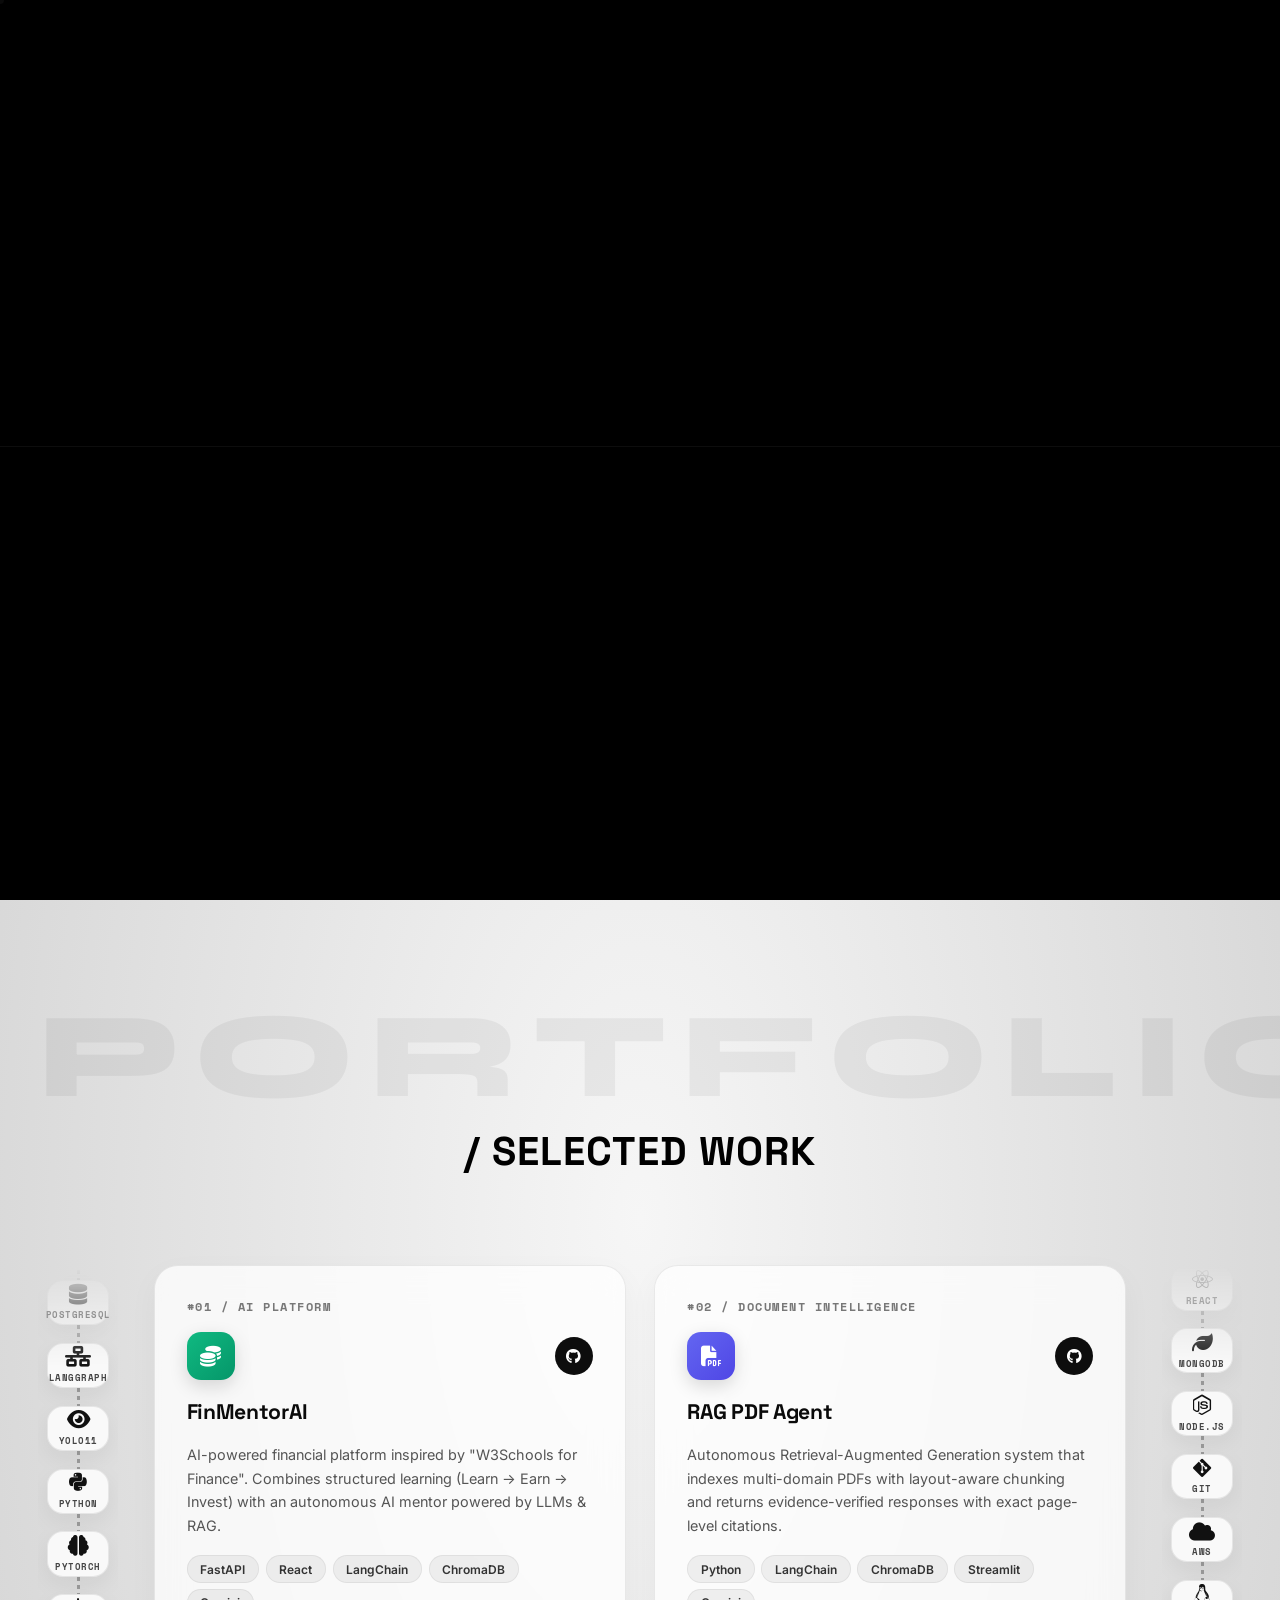
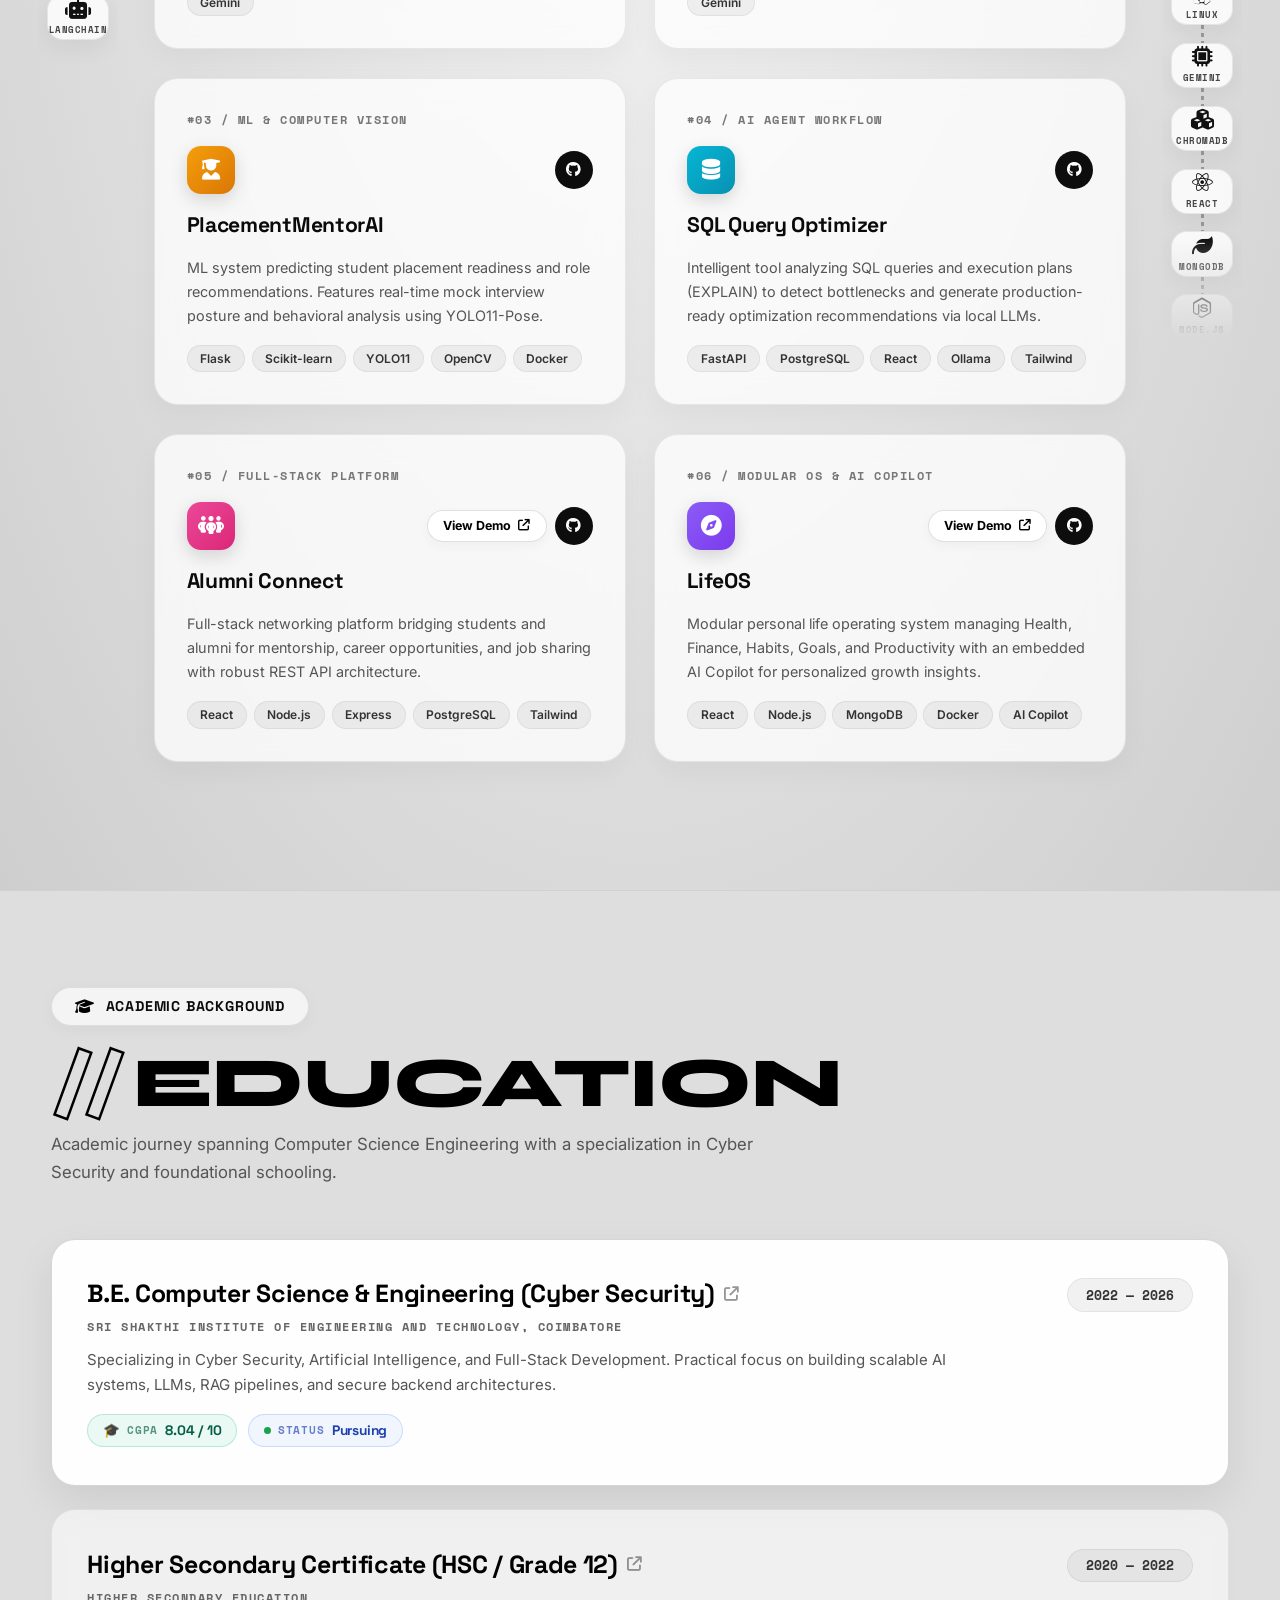
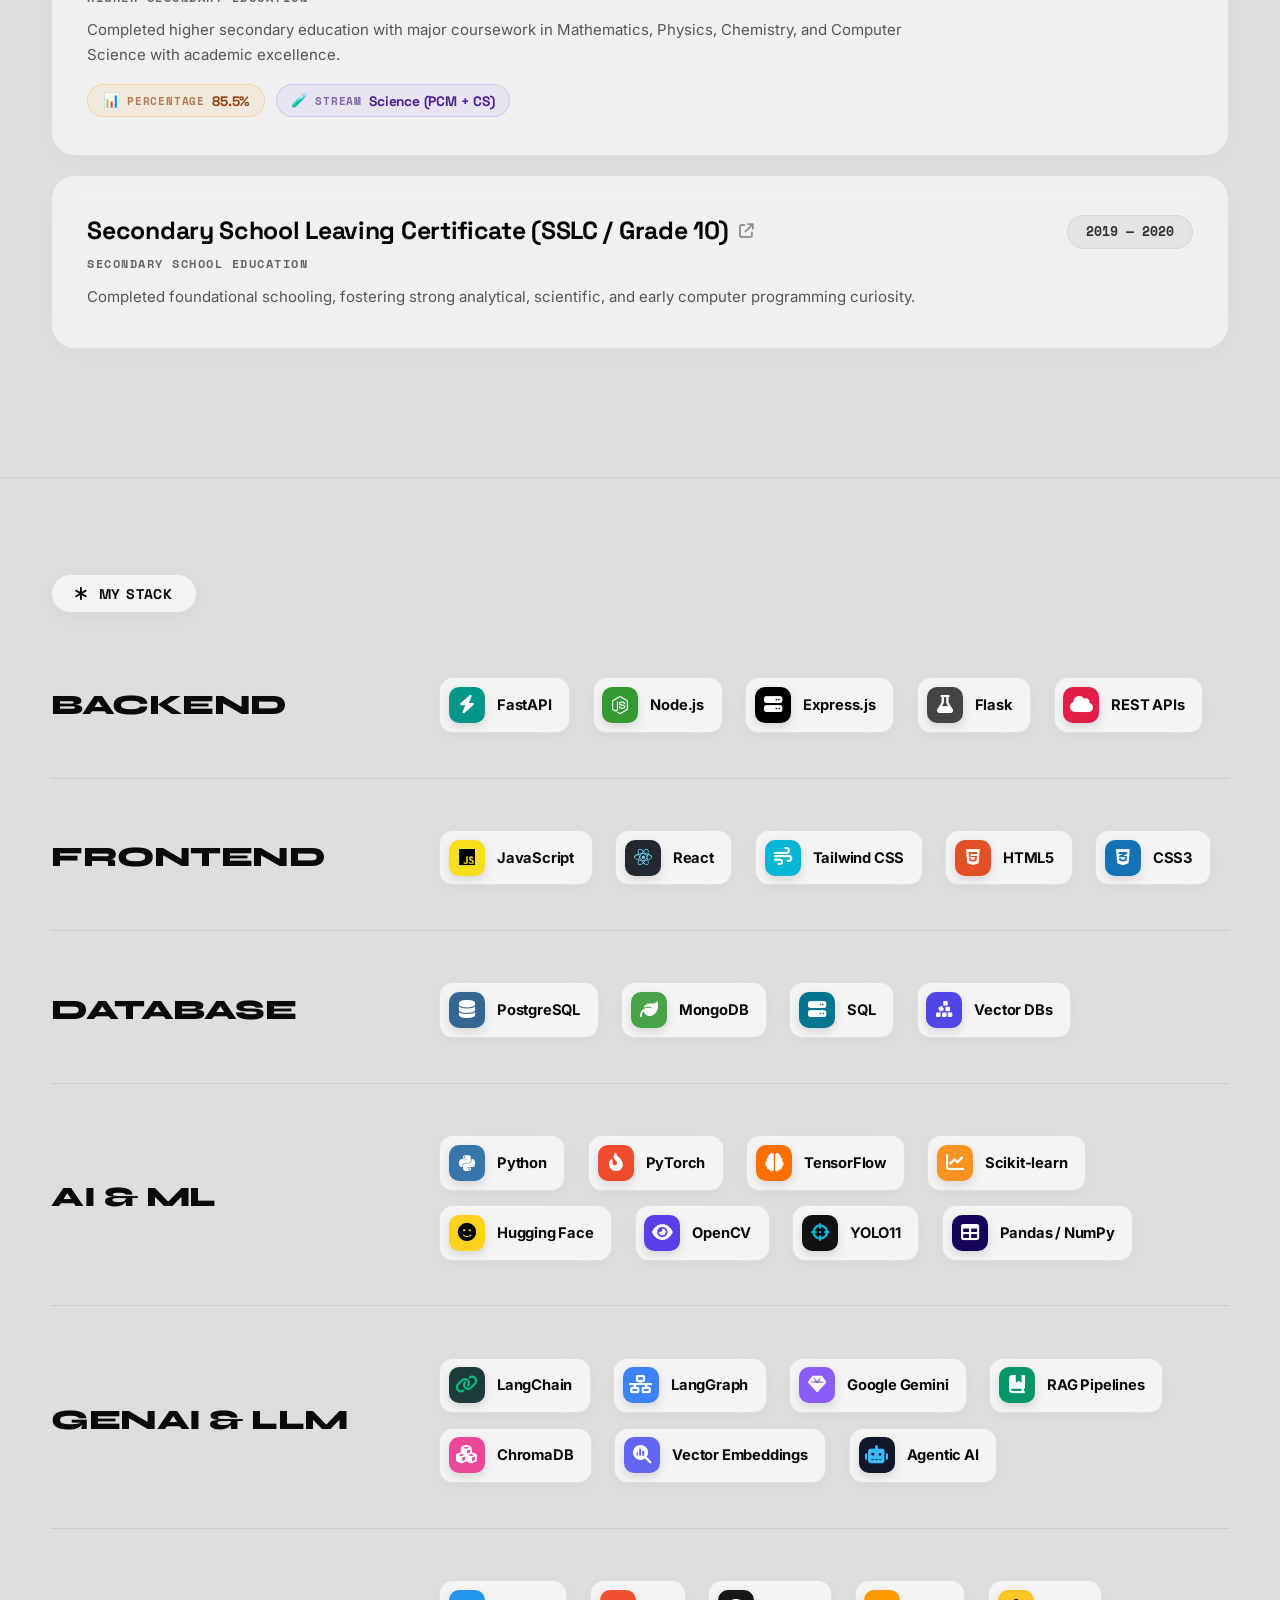
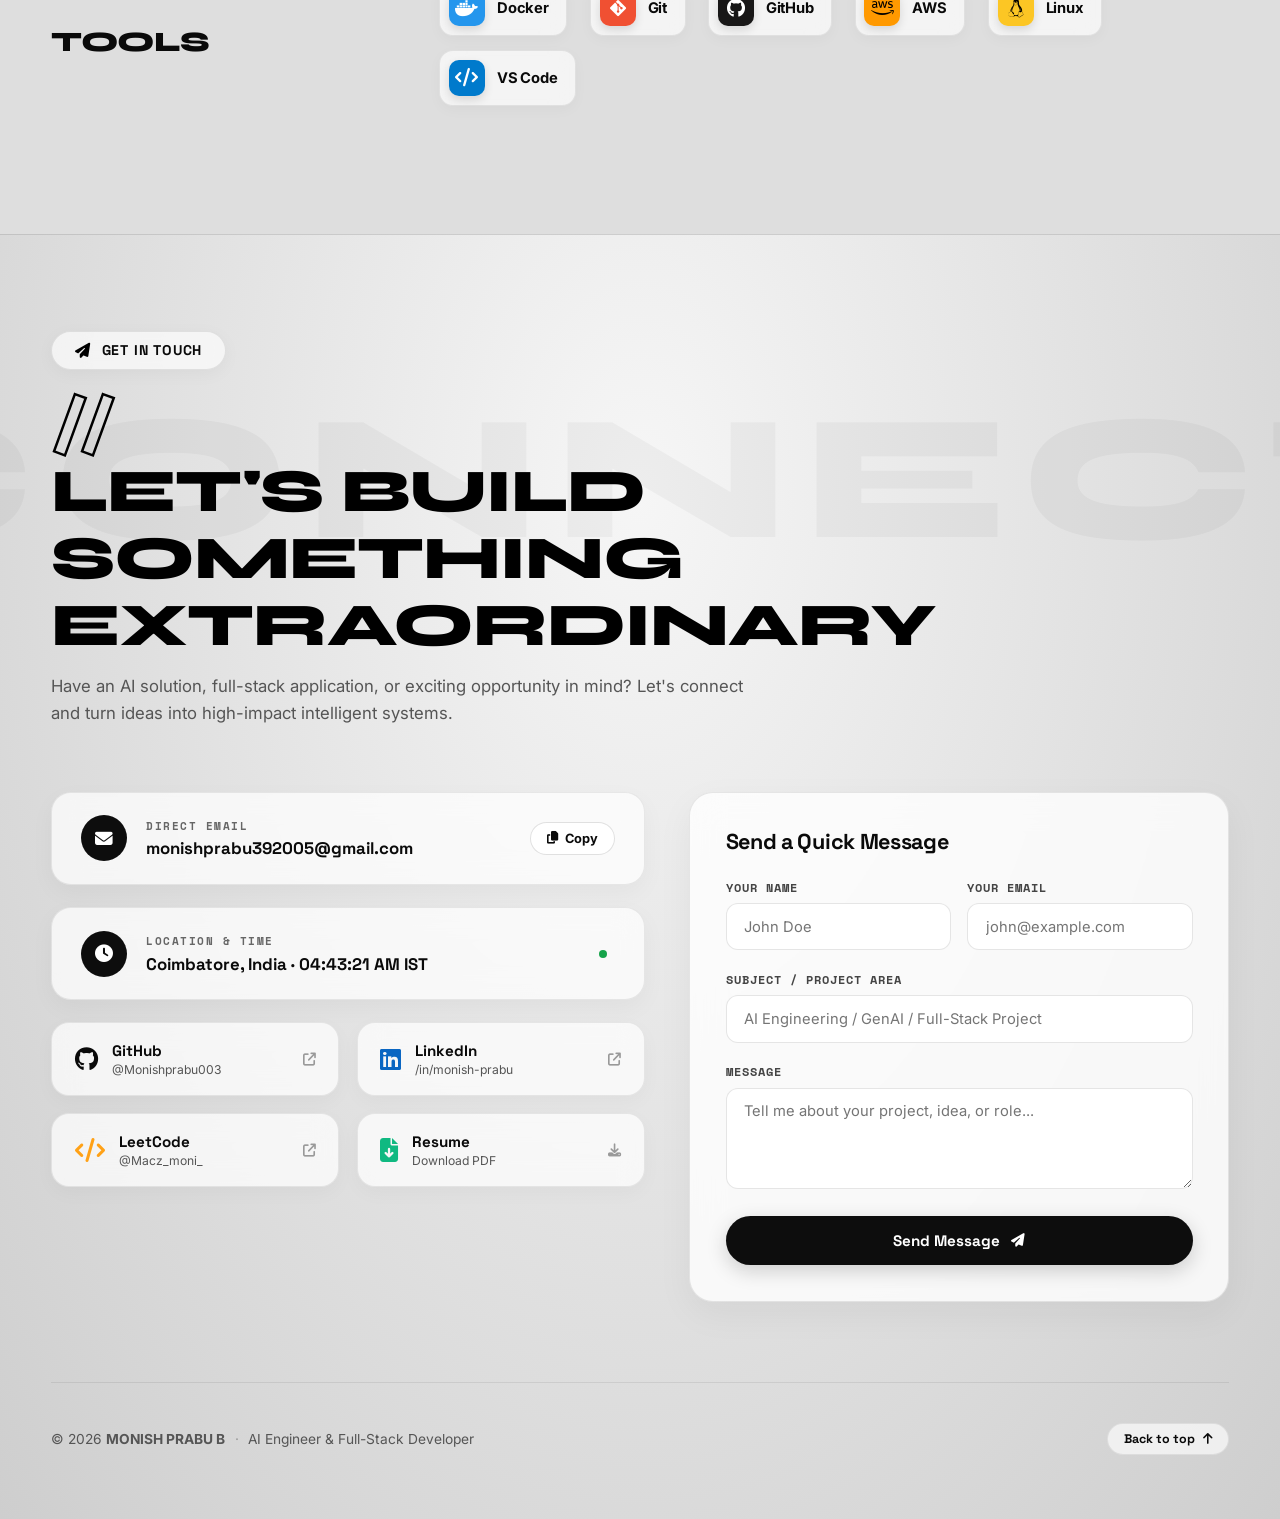
==== commit a3cba3de: "refactor: remove resume link and adjust vertical positioning of hero social pills" ====
--- a/index.html
+++ b/index.html
@@ -130,7 +130,7 @@
       </p>
     </div>
 
-    <!-- ── BOTTOM RIGHT: SOCIAL & RESUME PILLS ── -->
+    <!-- ── BOTTOM RIGHT: SOCIAL PILLS ── -->
     <div class="hero-bottom-right">
       <a href="https://github.com/Monishprabu003" target="_blank" rel="noopener" class="social-pill" id="pill-github">
         <i class="fa-brands fa-github"></i>
@@ -145,12 +145,6 @@
       <a href="https://leetcode.com/u/Macz_moni_/" target="_blank" rel="noopener" class="social-pill" id="pill-leetcode">
         <i class="fa-solid fa-code"></i>
         <span>LeetCode</span>
-      </a>
-
-      <a href="mailto:monishprabu392005@gmail.com" class="social-pill pill-resume" id="pill-resume">
-        <i class="fa-solid fa-file-arrow-down"></i>
-        <span>Resume</span>
-        <i class="fa-solid fa-arrow-down pill-arrow-icon"></i>
       </a>
     </div>
 
--- a/style.css
+++ b/style.css
@@ -672,7 +672,7 @@
 /* ── BOTTOM RIGHT: SOCIAL & RESUME PILLS ── */
 .hero-bottom-right {
   position: absolute;
-  bottom: 2.2rem;
+  bottom: 0.4rem;
   right: 4%;
   z-index: 10;
   display: flex;
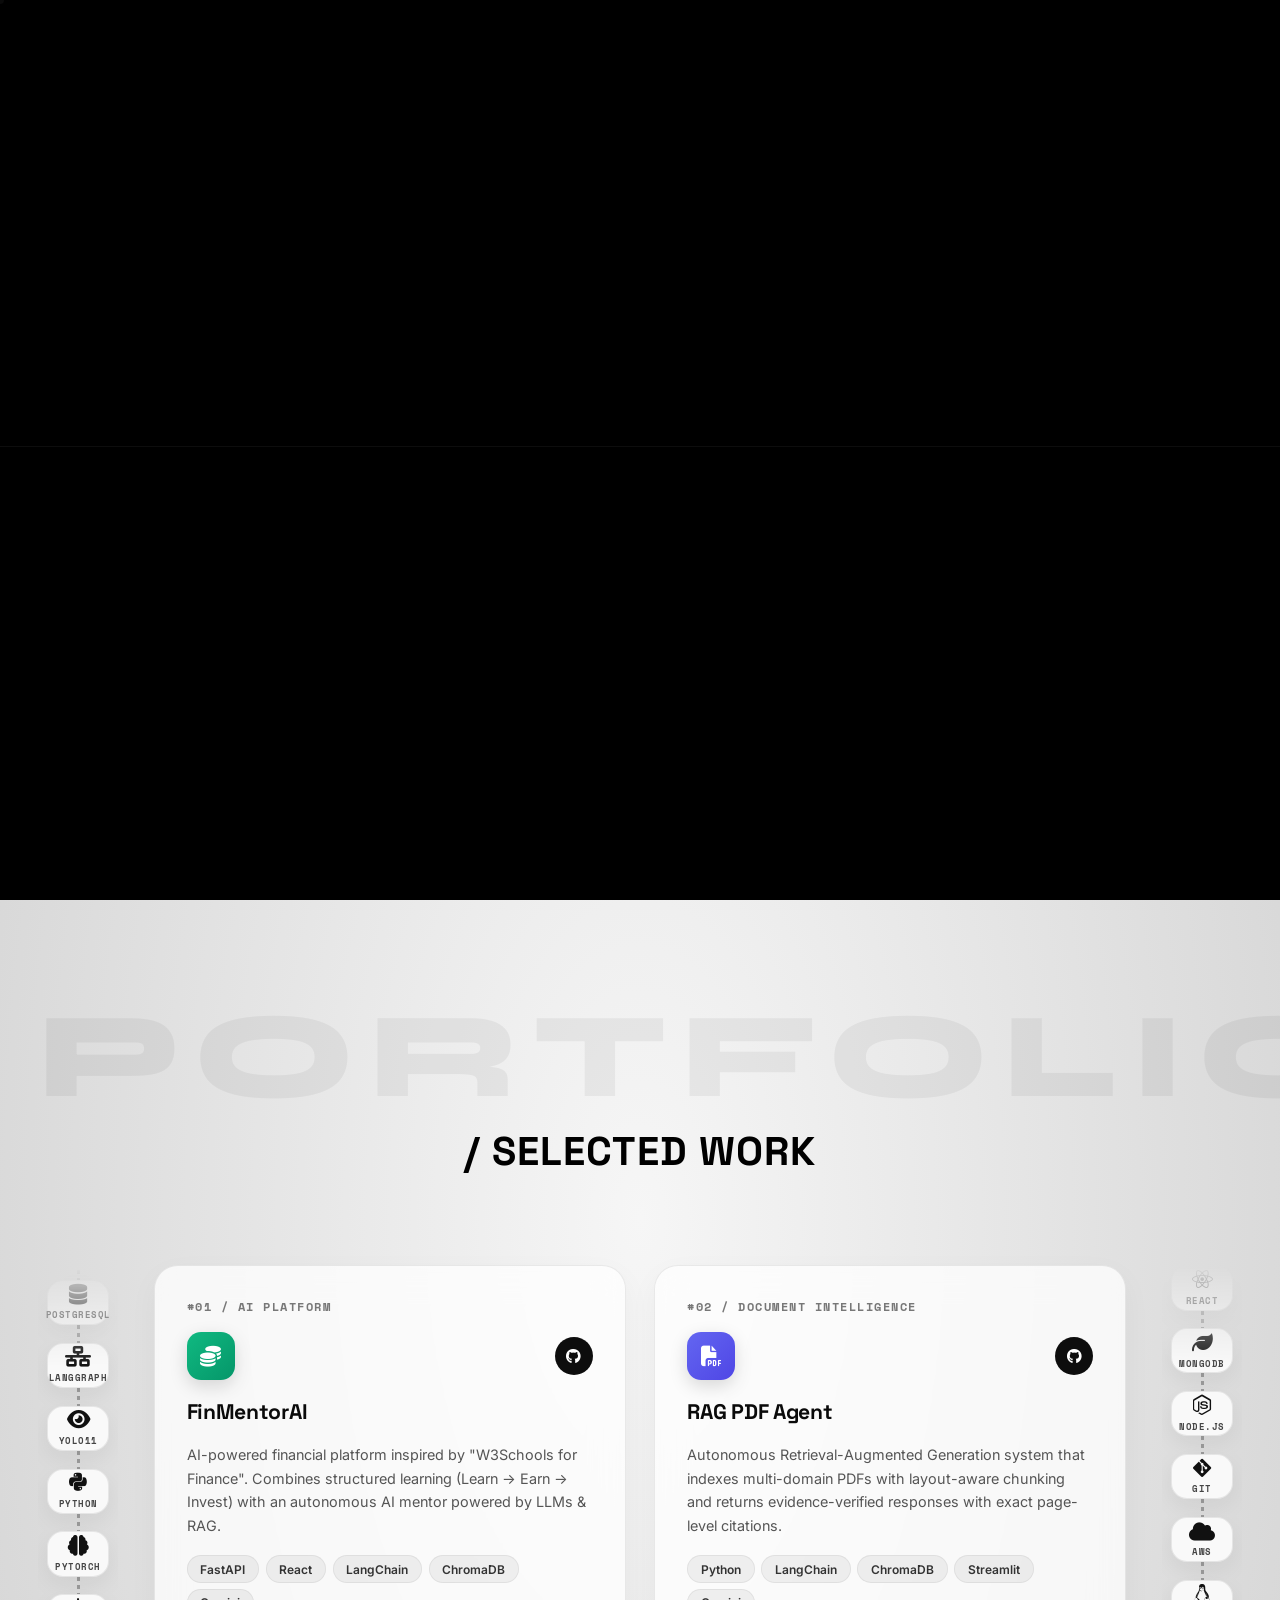
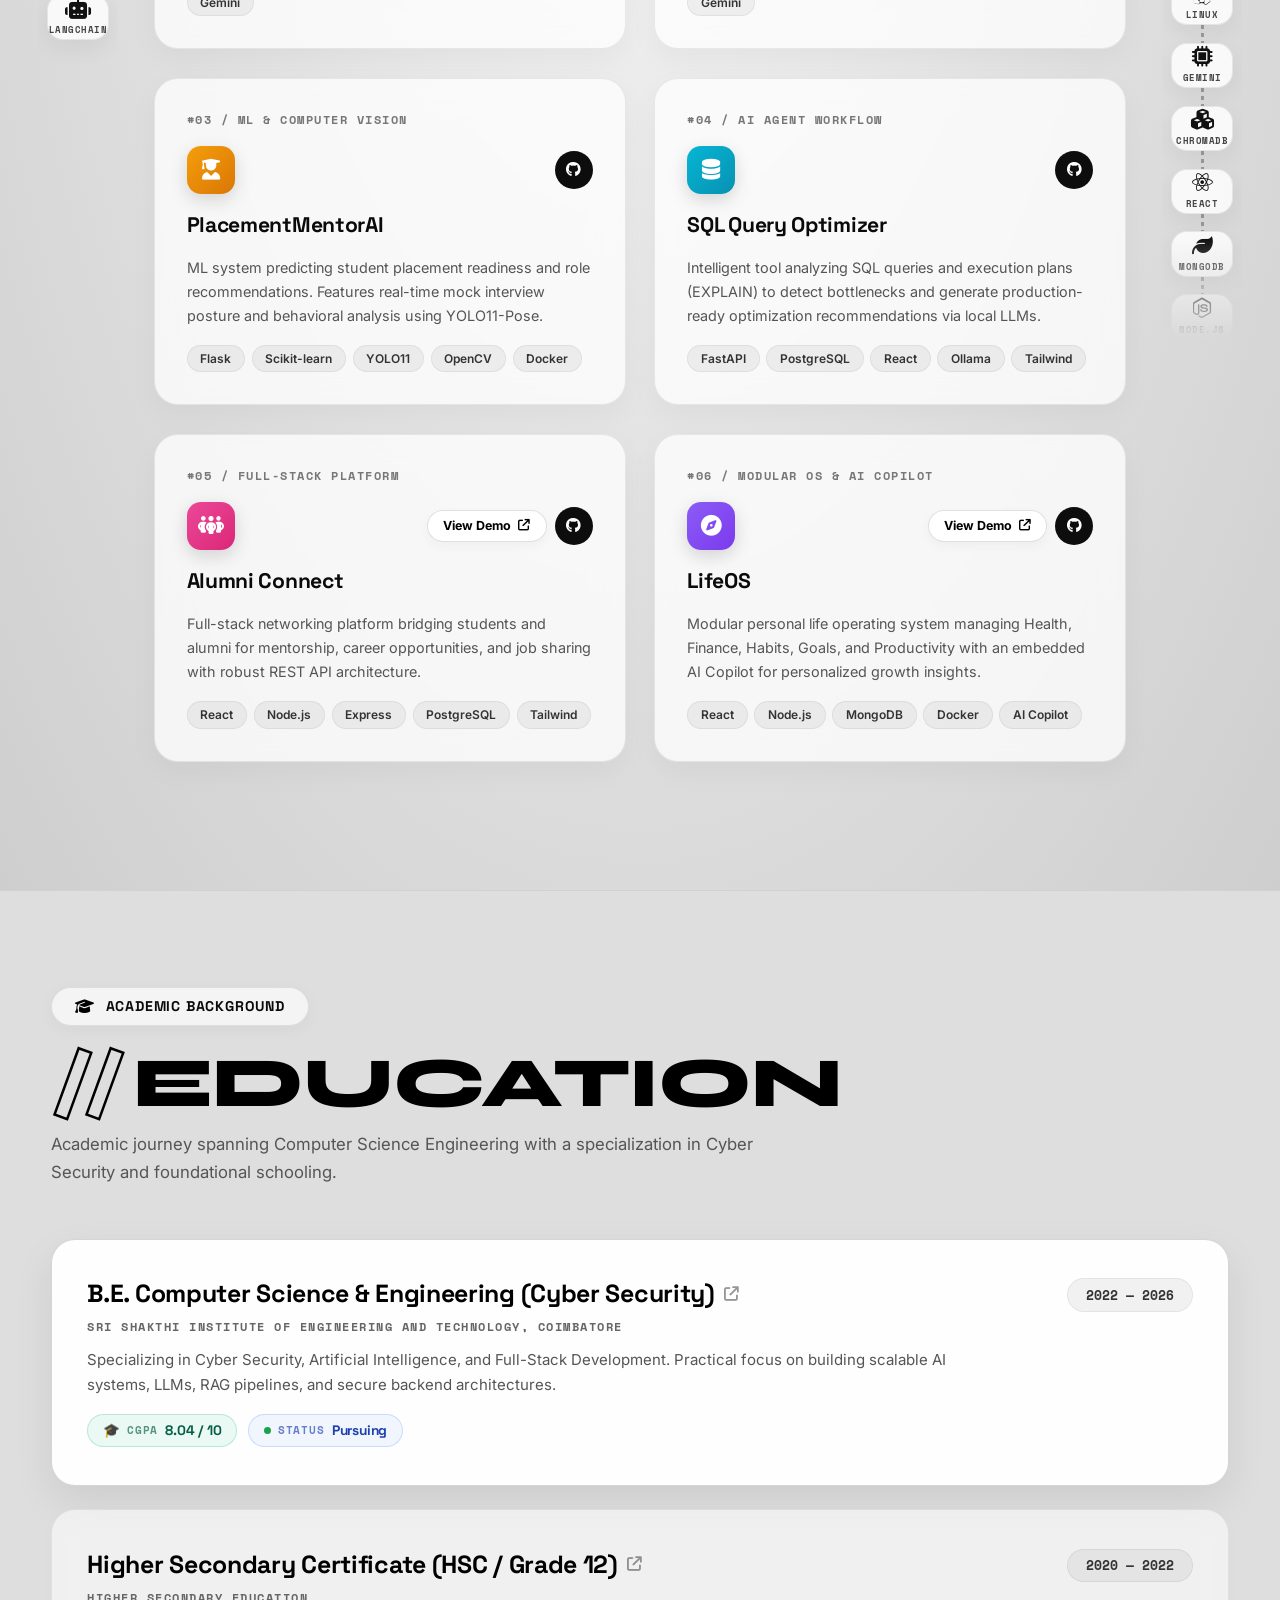
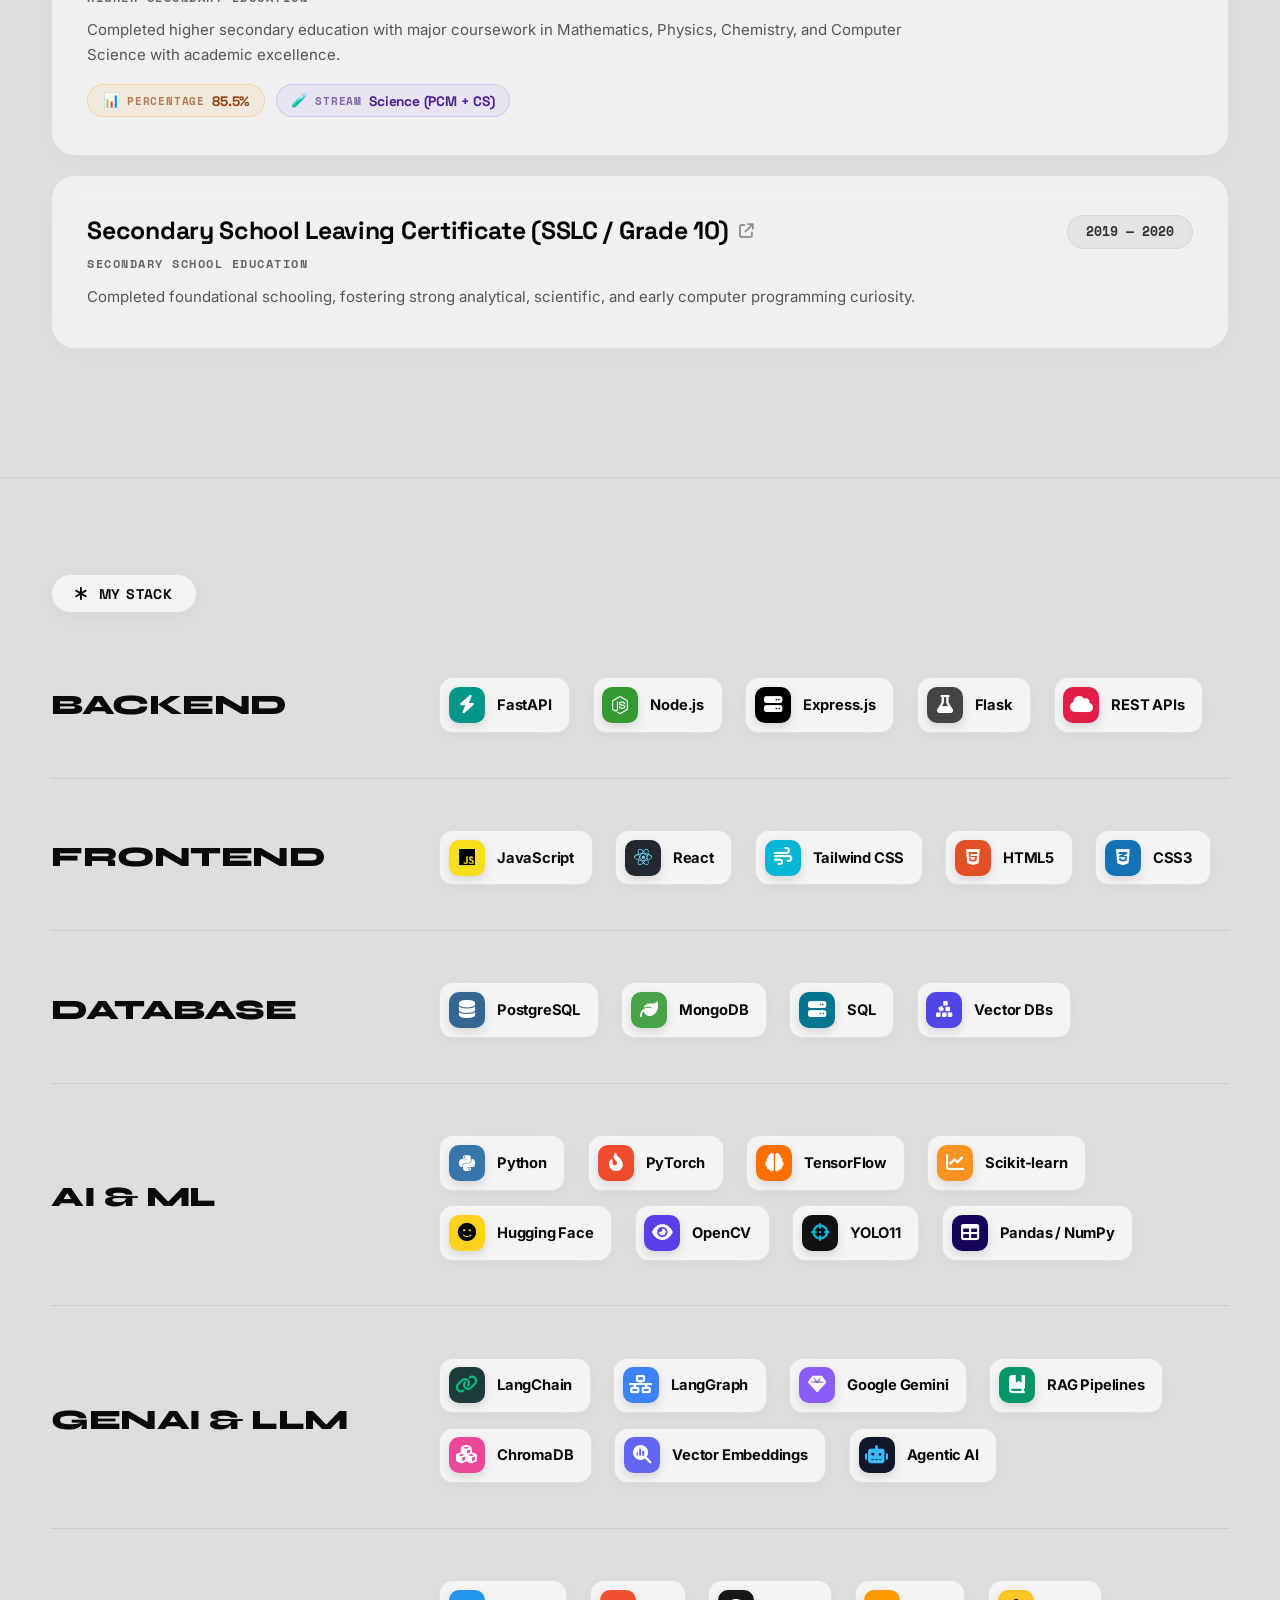
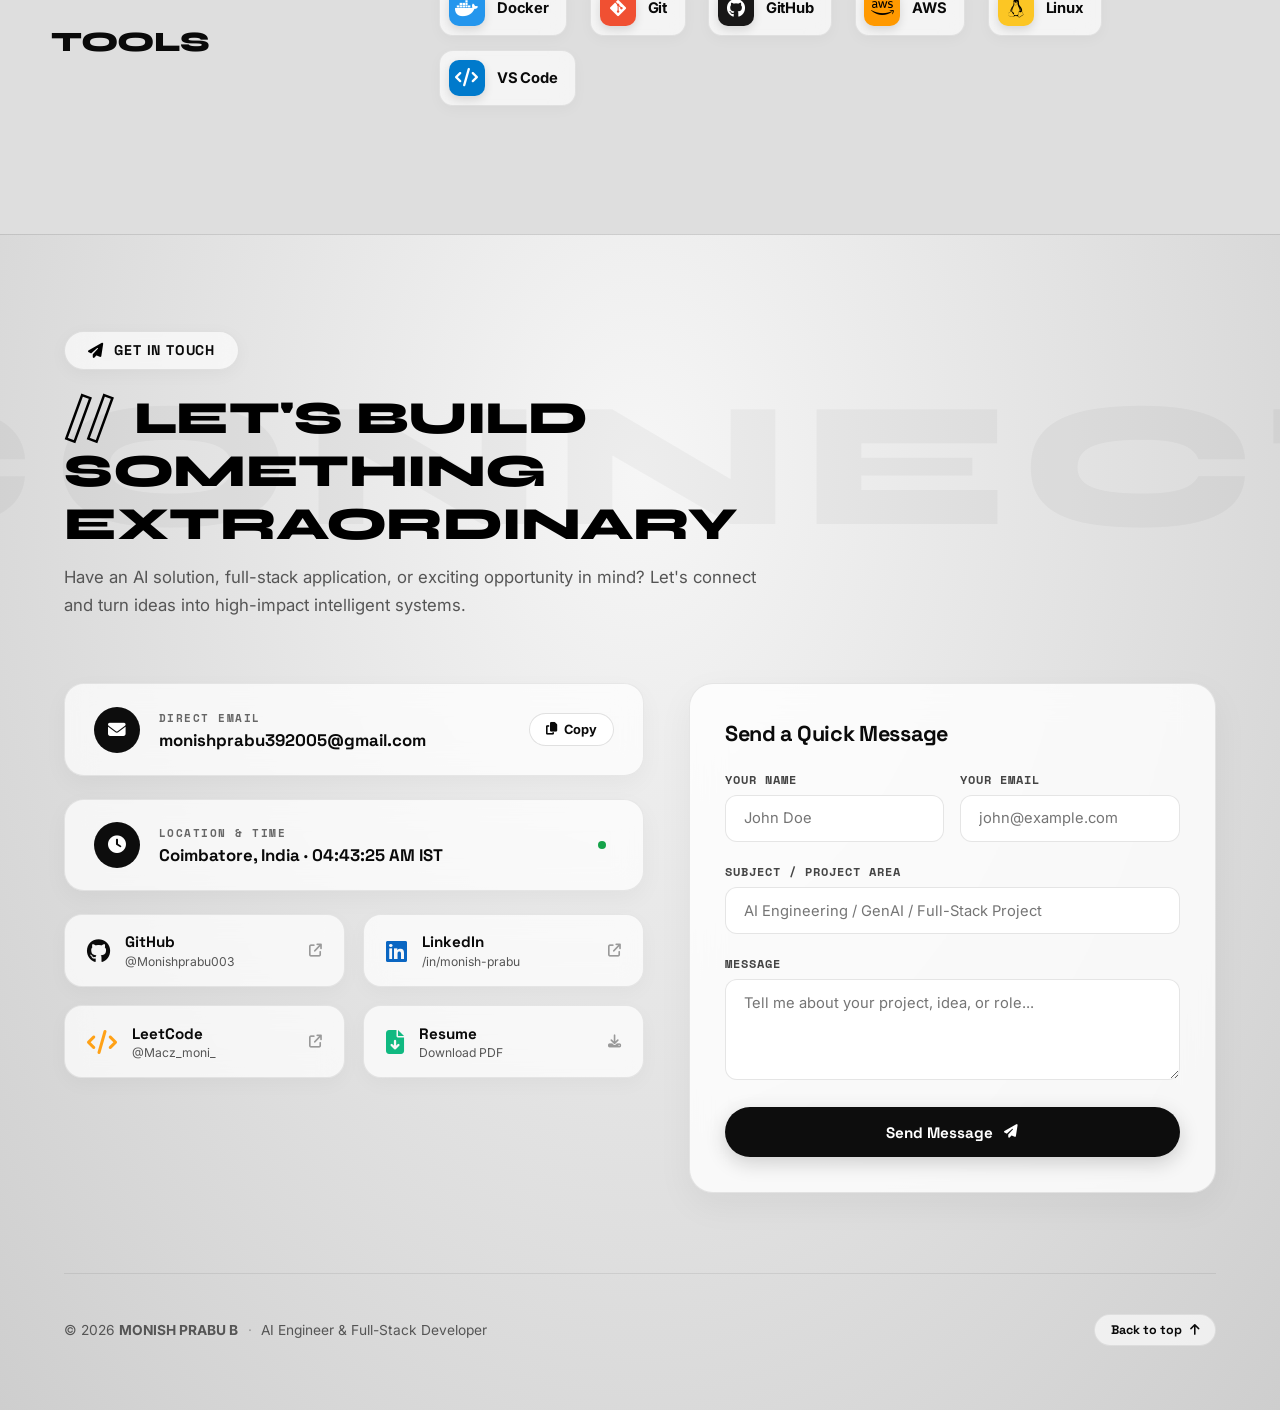
==== commit b328e1ca: "refactor contact section layout with responsive typography and updated title formatting" ====
--- a/index.html
+++ b/index.html
@@ -723,7 +723,7 @@
           <i class="fa-solid fa-paper-plane"></i>
           <span>GET IN TOUCH</span>
         </div>
-        <h2 class="contact-title"><span class="slash-outline">//</span> LET'S BUILD SOMETHING EXTRAORDINARY</h2>
+        <h2 class="contact-title"><span class="slash-outline">// </span>Let's Build<br>Something Extraordinary</h2>
         <p class="contact-subtitle">
           Have an AI solution, full-stack application, or exciting opportunity in mind? Let's connect and turn ideas into high-impact intelligent systems.
         </p>
--- a/style.css
+++ b/style.css
@@ -1637,10 +1637,11 @@
   position: relative;
   width: 100%;
   min-height: 100vh;
-  padding: 6rem 4% 4rem;
+  padding: 6rem clamp(1.5rem, 5%, 5rem) 4rem;
   background: radial-gradient(ellipse at 50% 20%, #f6f6f6 0%, #dedede 60%, #cecece 100%);
   border-top: 1px solid rgba(0, 0, 0, 0.06);
   overflow: hidden;
+  box-sizing: border-box;
 }
 
 .contact-watermark {
@@ -1700,16 +1701,16 @@
 
 .contact-title {
   font-family: var(--font-display);
-  font-size: clamp(2.2rem, 4.8vw, 3.8rem);
+  font-size: clamp(1.6rem, 3.6vw, 3rem);
   font-weight: 900;
-  letter-spacing: -1px;
+  letter-spacing: -0.5px;
   color: #000000;
   text-transform: uppercase;
   margin-bottom: 0.8rem;
-  line-height: 1.1;
-  display: flex;
-  align-items: center;
-  flex-wrap: wrap;
+  line-height: 1.15;
+  overflow-wrap: break-word;
+  word-break: break-word;
+  max-width: 100%;
 }
 
 .contact-subtitle {
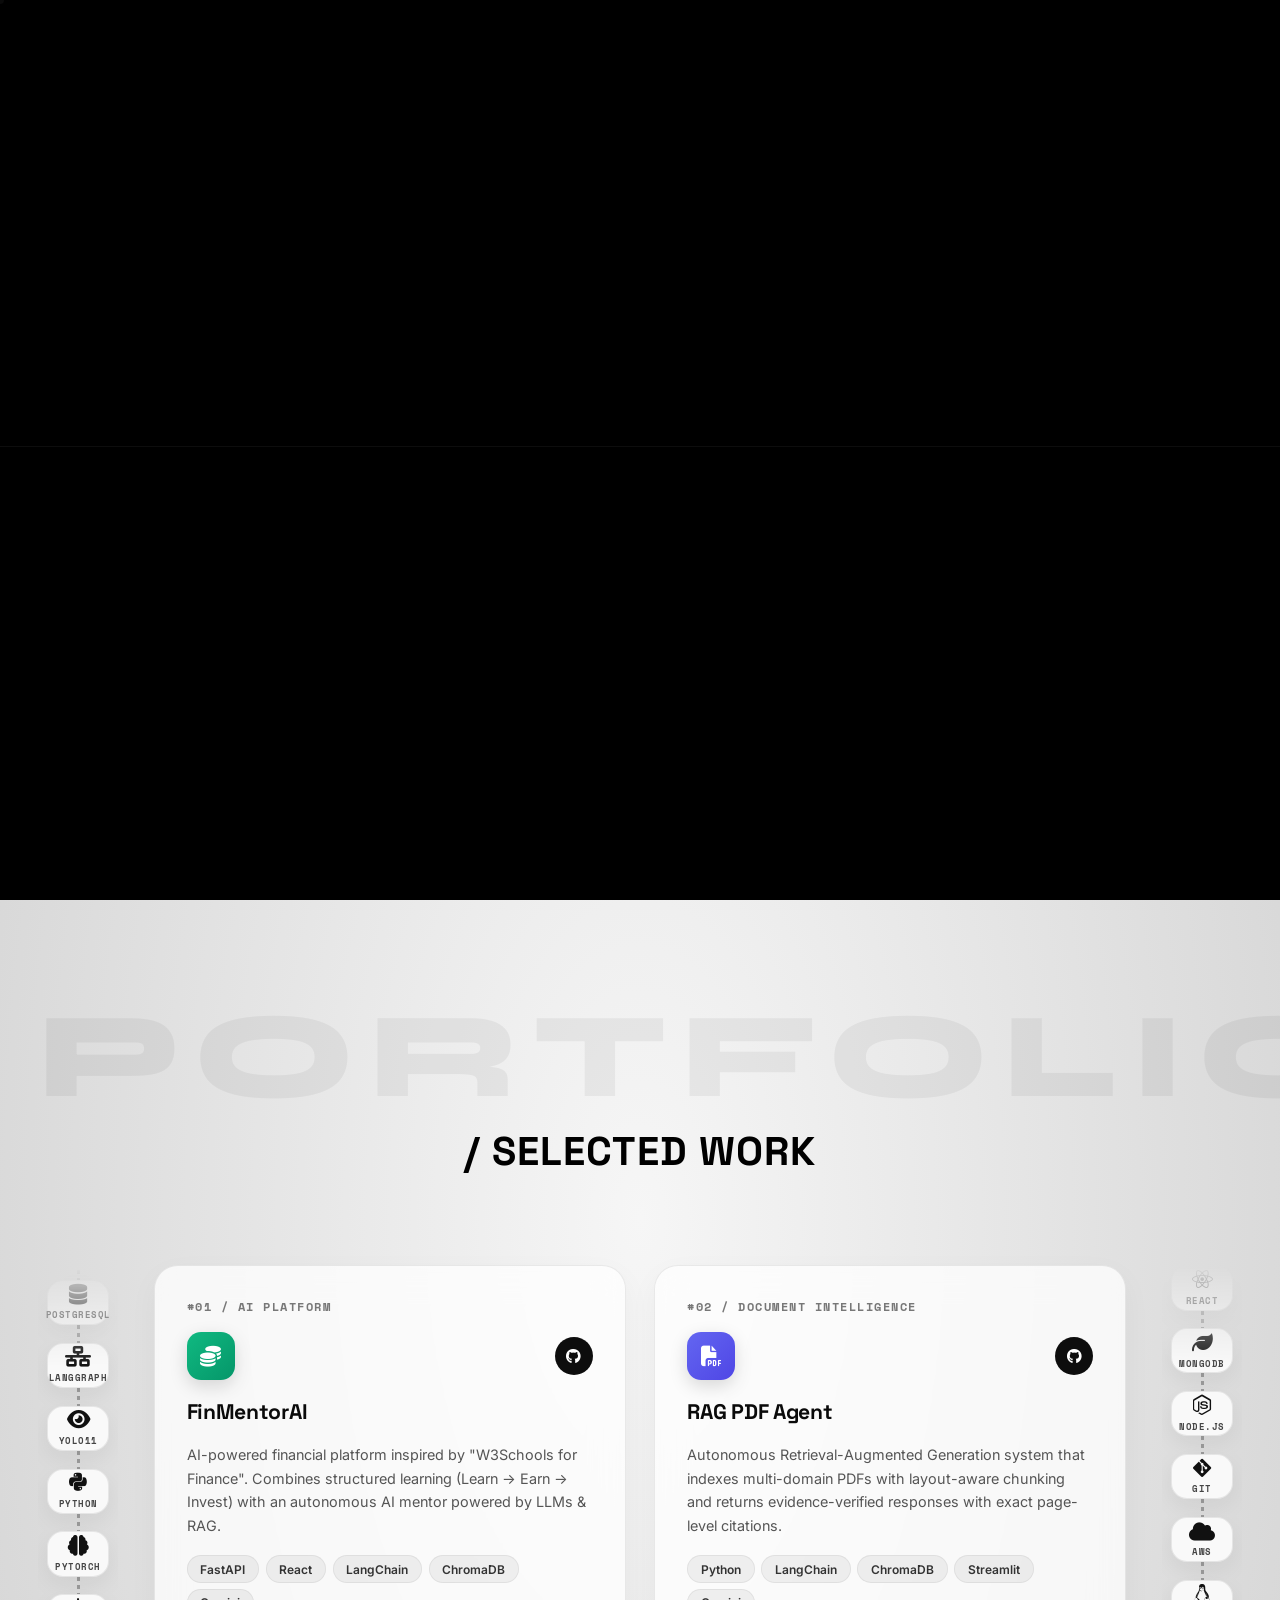
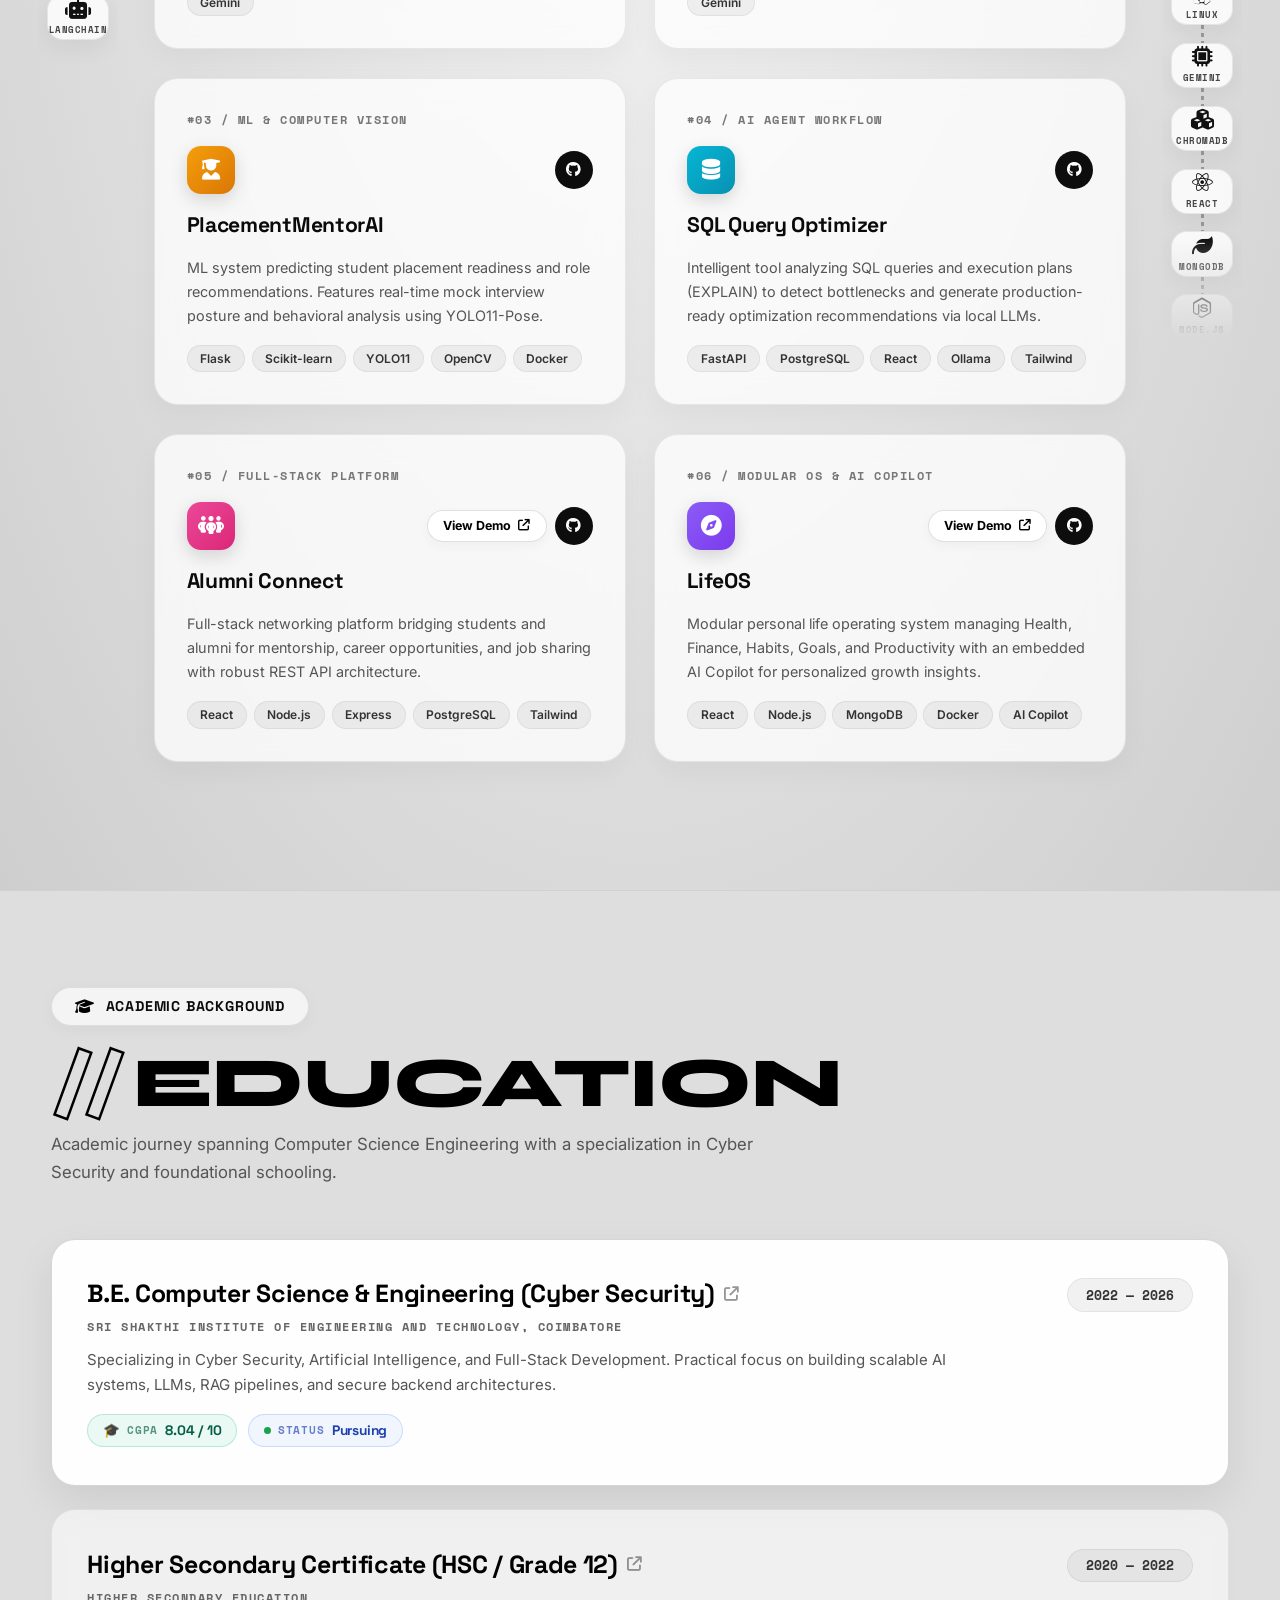
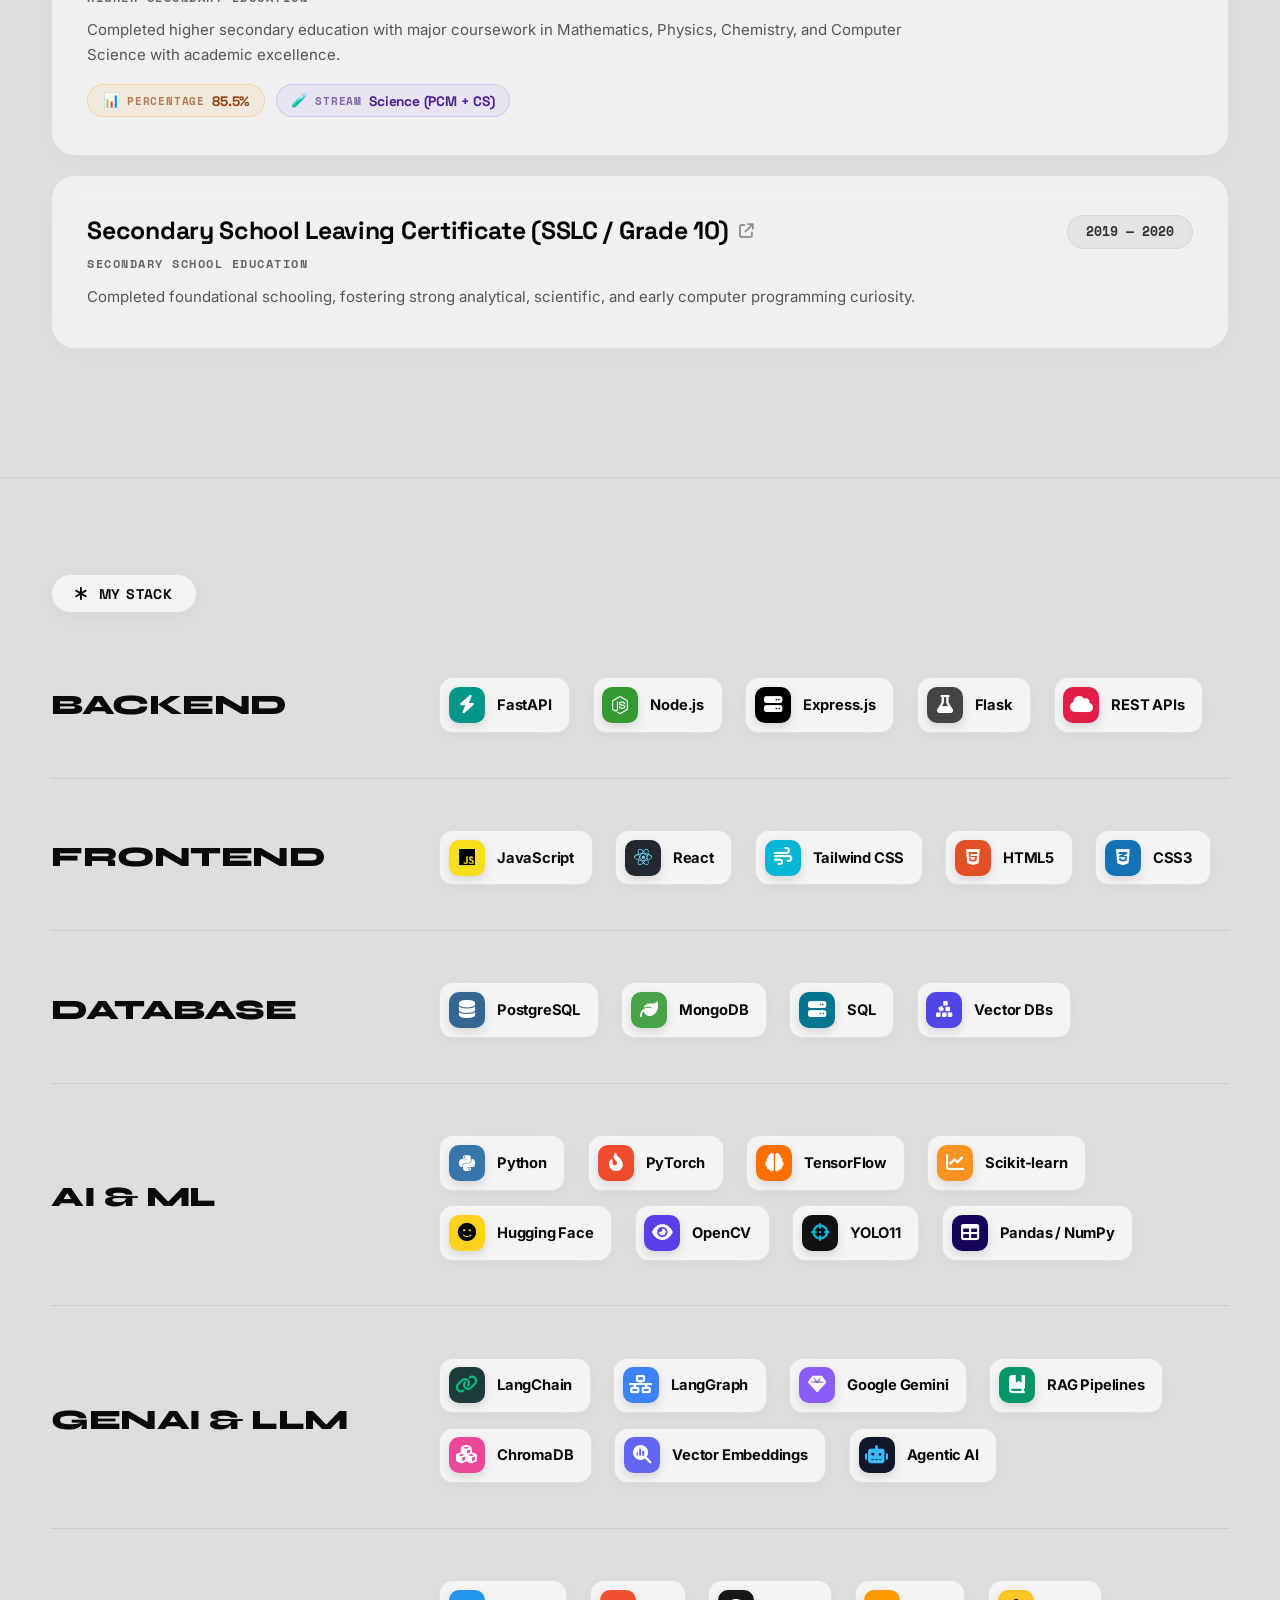
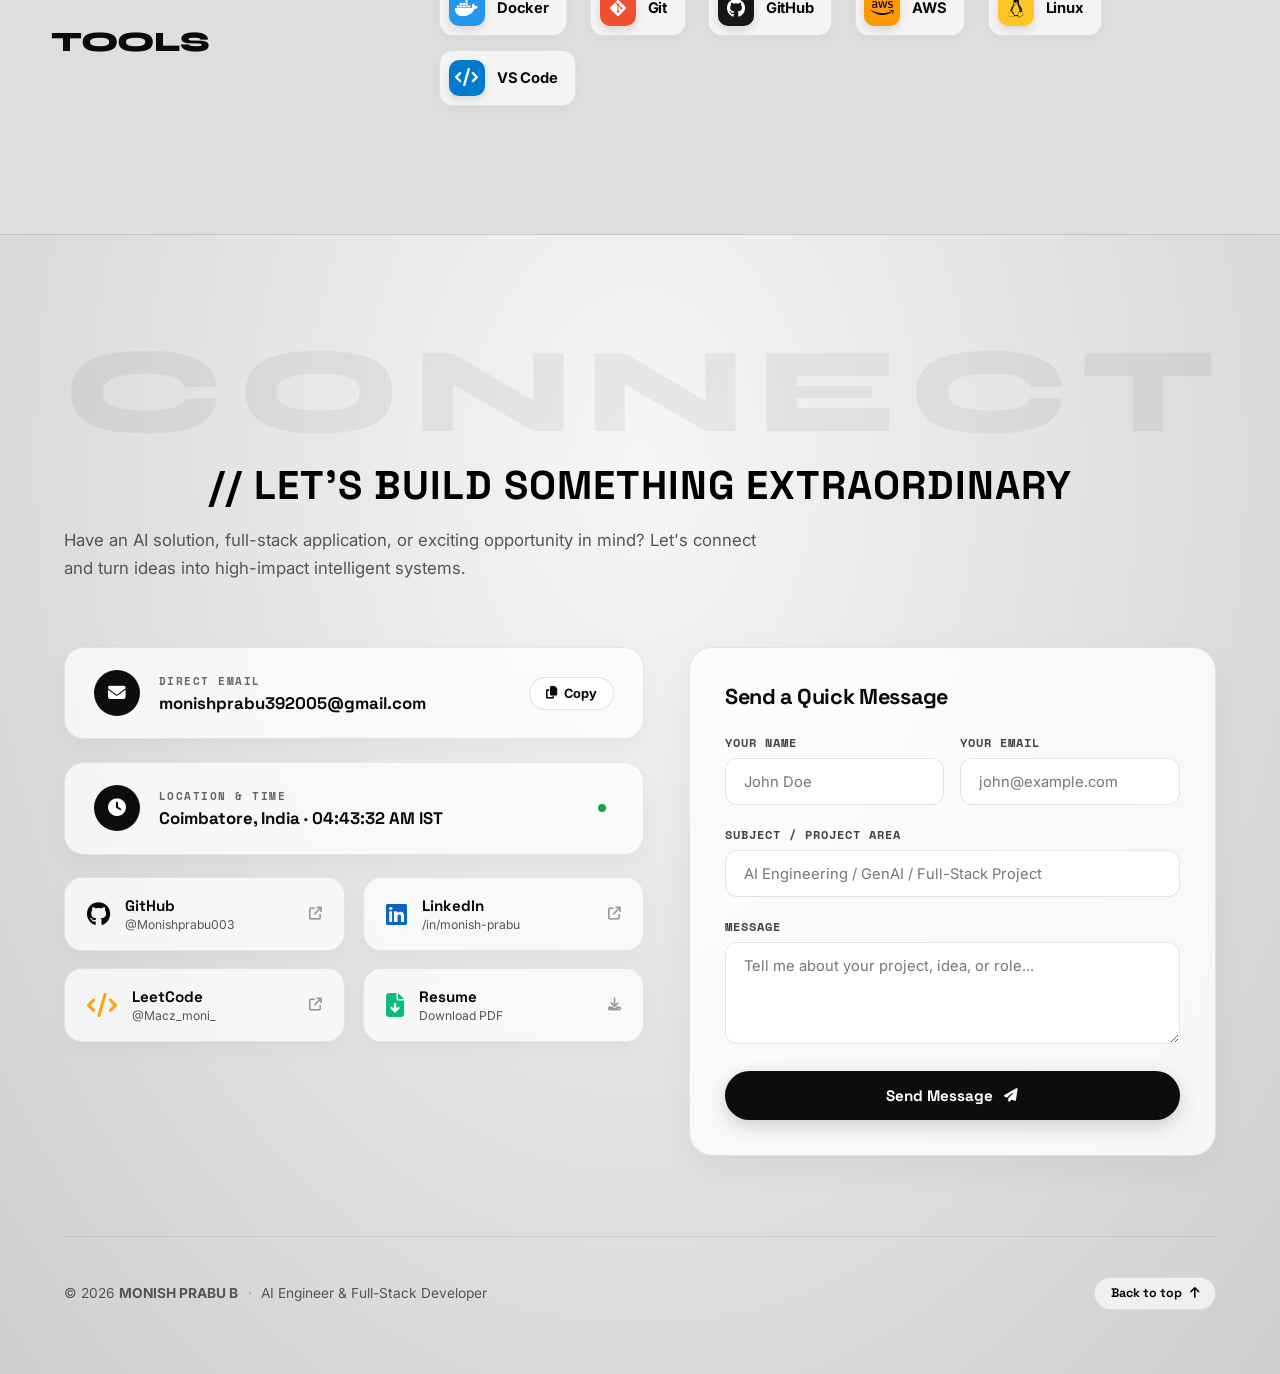
==== commit aaa0bf0d: "refactor: migrate contact section watermark to flow-based layout and update title styling" ====
--- a/index.html
+++ b/index.html
@@ -712,18 +712,12 @@
   ══════════════════════════════════════════ -->
   <section class="contact-stage" id="contact">
     
-    <!-- Watermark Background -->
-    <div class="contact-watermark">CONNECT</div>
-
     <div class="contact-container">
 
-      <!-- Header -->
+      <!-- Header (Matches Portfolio Watermark Style) -->
       <div class="contact-header">
-        <div class="contact-pill-badge">
-          <i class="fa-solid fa-paper-plane"></i>
-          <span>GET IN TOUCH</span>
-        </div>
-        <h2 class="contact-title"><span class="slash-outline">// </span>Let's Build<br>Something Extraordinary</h2>
+        <span class="contact-watermark">CONNECT</span>
+        <h2 class="contact-title">// LET'S BUILD SOMETHING EXTRAORDINARY</h2>
         <p class="contact-subtitle">
           Have an AI solution, full-stack application, or exciting opportunity in mind? Let's connect and turn ideas into high-impact intelligent systems.
         </p>
--- a/style.css
+++ b/style.css
@@ -1645,19 +1645,24 @@
 }
 
 .contact-watermark {
-  position: absolute;
-  top: 12%;
-  left: 50%;
-  transform: translateX(-50%);
   font-family: var(--font-display);
-  font-size: clamp(4rem, 14vw, 12.5rem);
+  font-size: clamp(3.2rem, 9.5vw, 8.5rem);
   font-weight: 900;
-  letter-spacing: 16px;
-  color: rgba(0, 0, 0, 0.035);
+  letter-spacing: clamp(6px, 1.2vw, 14px);
+  color: rgba(0, 0, 0, 0.05);
   text-transform: uppercase;
   user-select: none;
   pointer-events: none;
   line-height: 1;
+  margin-bottom: 0.5rem;
+  display: block;
+  text-align: center;
+  width: 100%;
+  /* Remove absolute positioning — flow in-document like portfolio */
+  position: relative;
+  top: auto;
+  left: auto;
+  transform: none;
   white-space: nowrap;
   z-index: 0;
 }
@@ -1700,17 +1705,19 @@
 }
 
 .contact-title {
-  font-family: var(--font-display);
-  font-size: clamp(1.6rem, 3.6vw, 3rem);
-  font-weight: 900;
-  letter-spacing: -0.5px;
+  font-family: var(--font-heading);
+  font-size: clamp(1.5rem, 3.2vw, 2.5rem);
+  font-weight: 800;
+  letter-spacing: 1px;
   color: #000000;
   text-transform: uppercase;
-  margin-bottom: 0.8rem;
-  line-height: 1.15;
-  overflow-wrap: break-word;
-  word-break: break-word;
-  max-width: 100%;
+  text-align: center;
+  position: relative;
+  z-index: 1;
+  margin-bottom: 1rem;
+  white-space: nowrap;
+  overflow: hidden;
+  text-overflow: ellipsis;
 }
 
 .contact-subtitle {
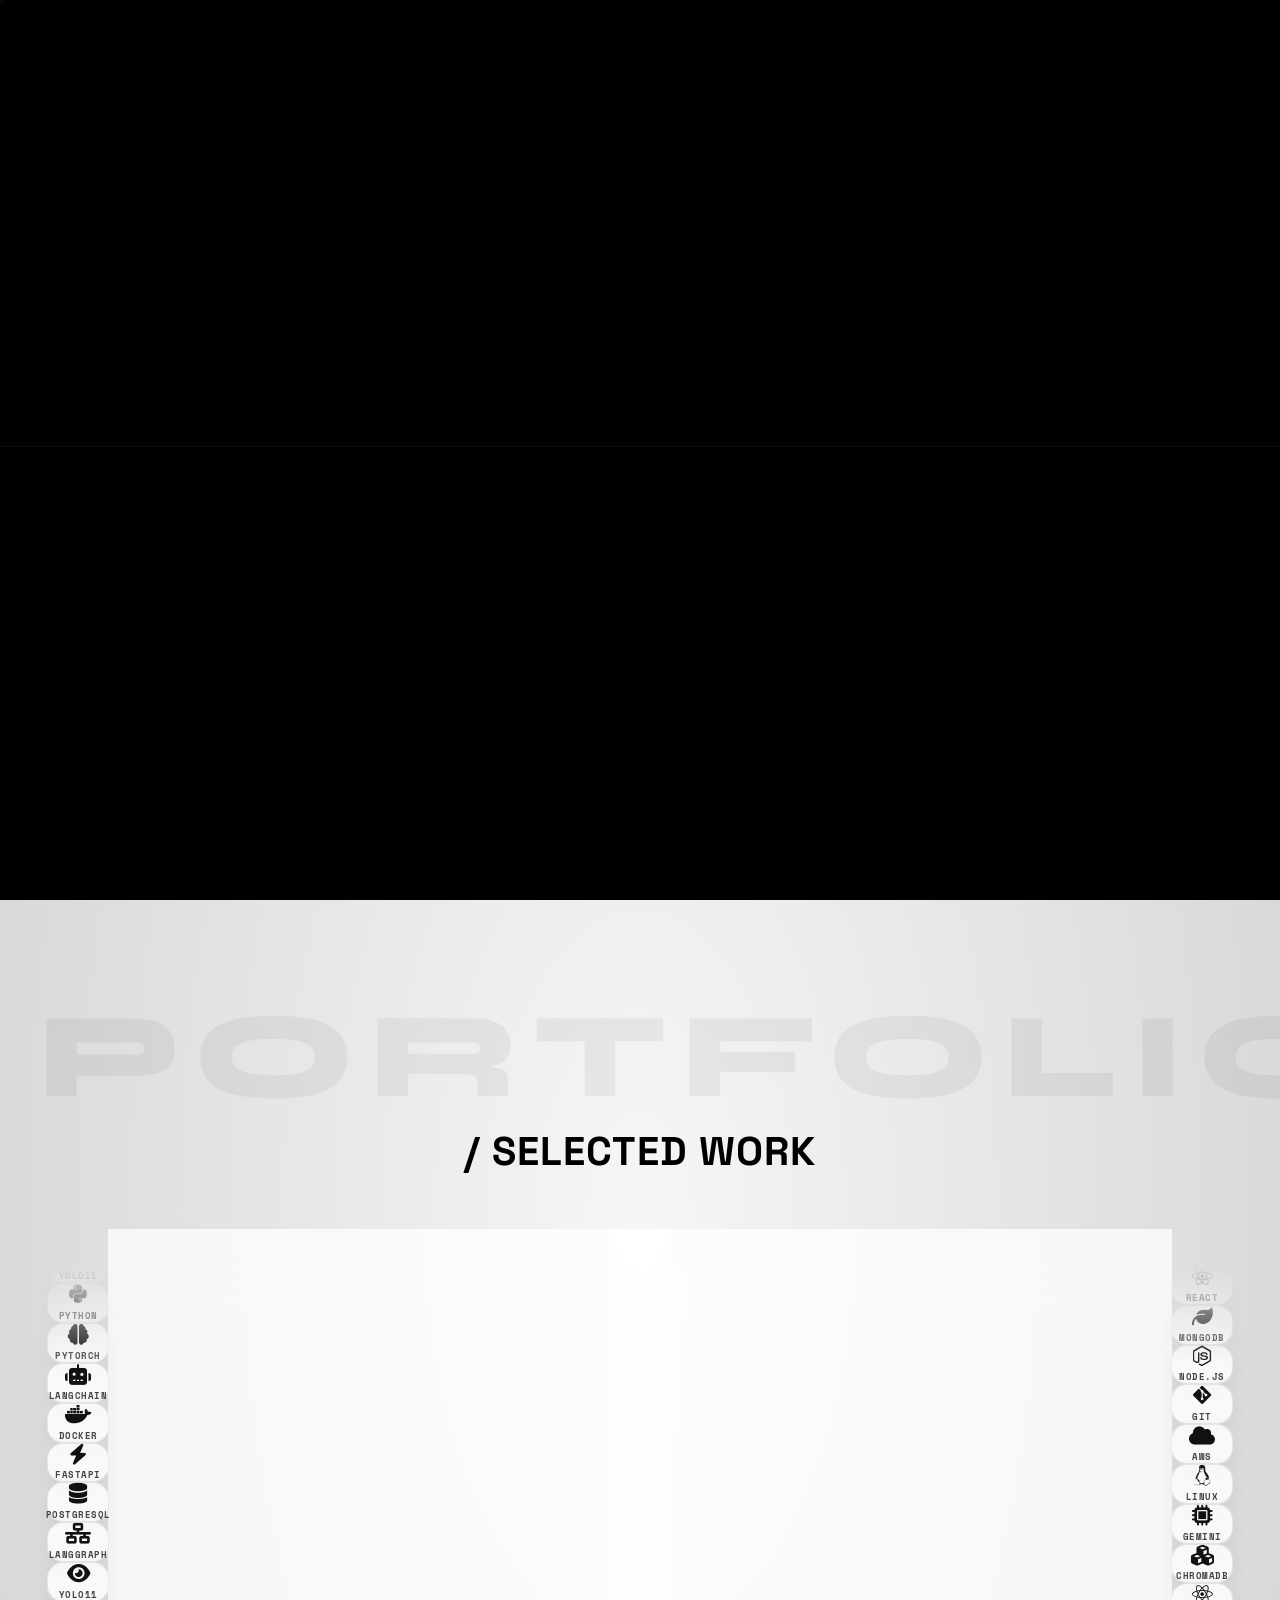
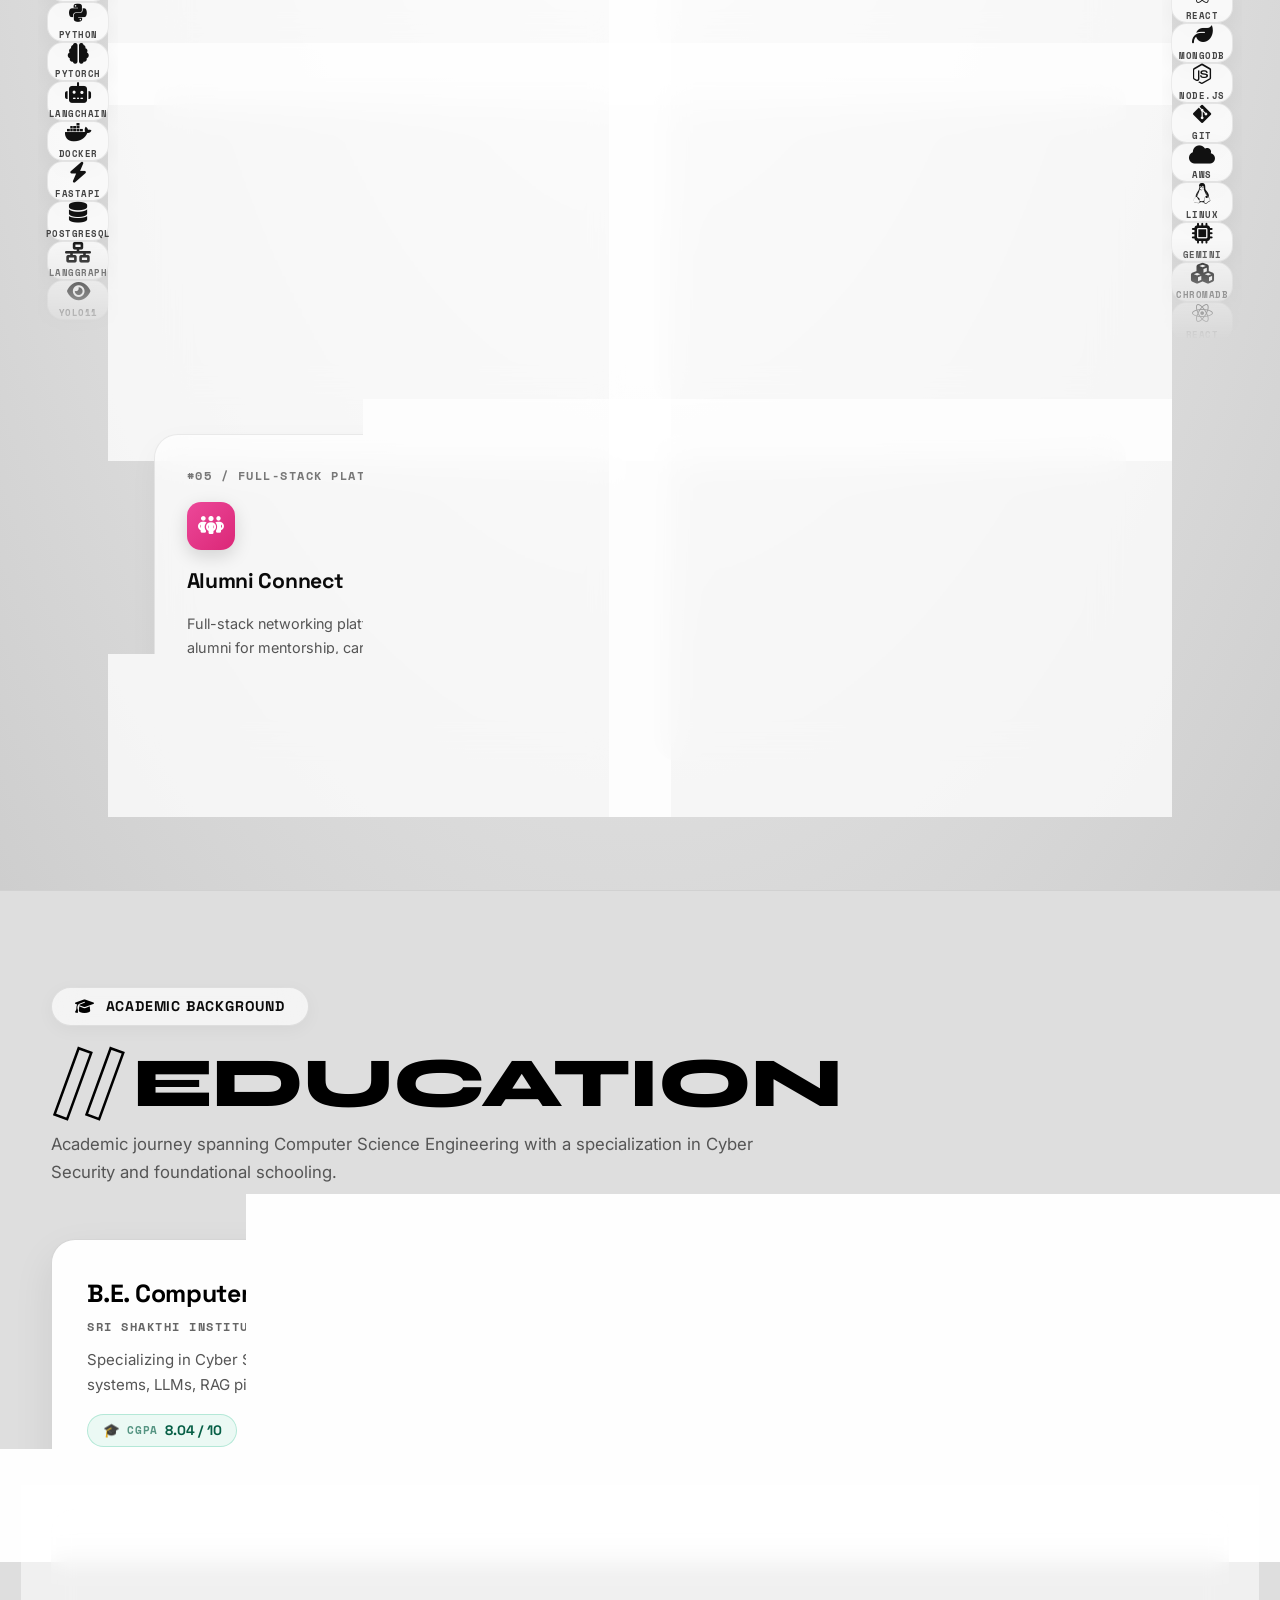
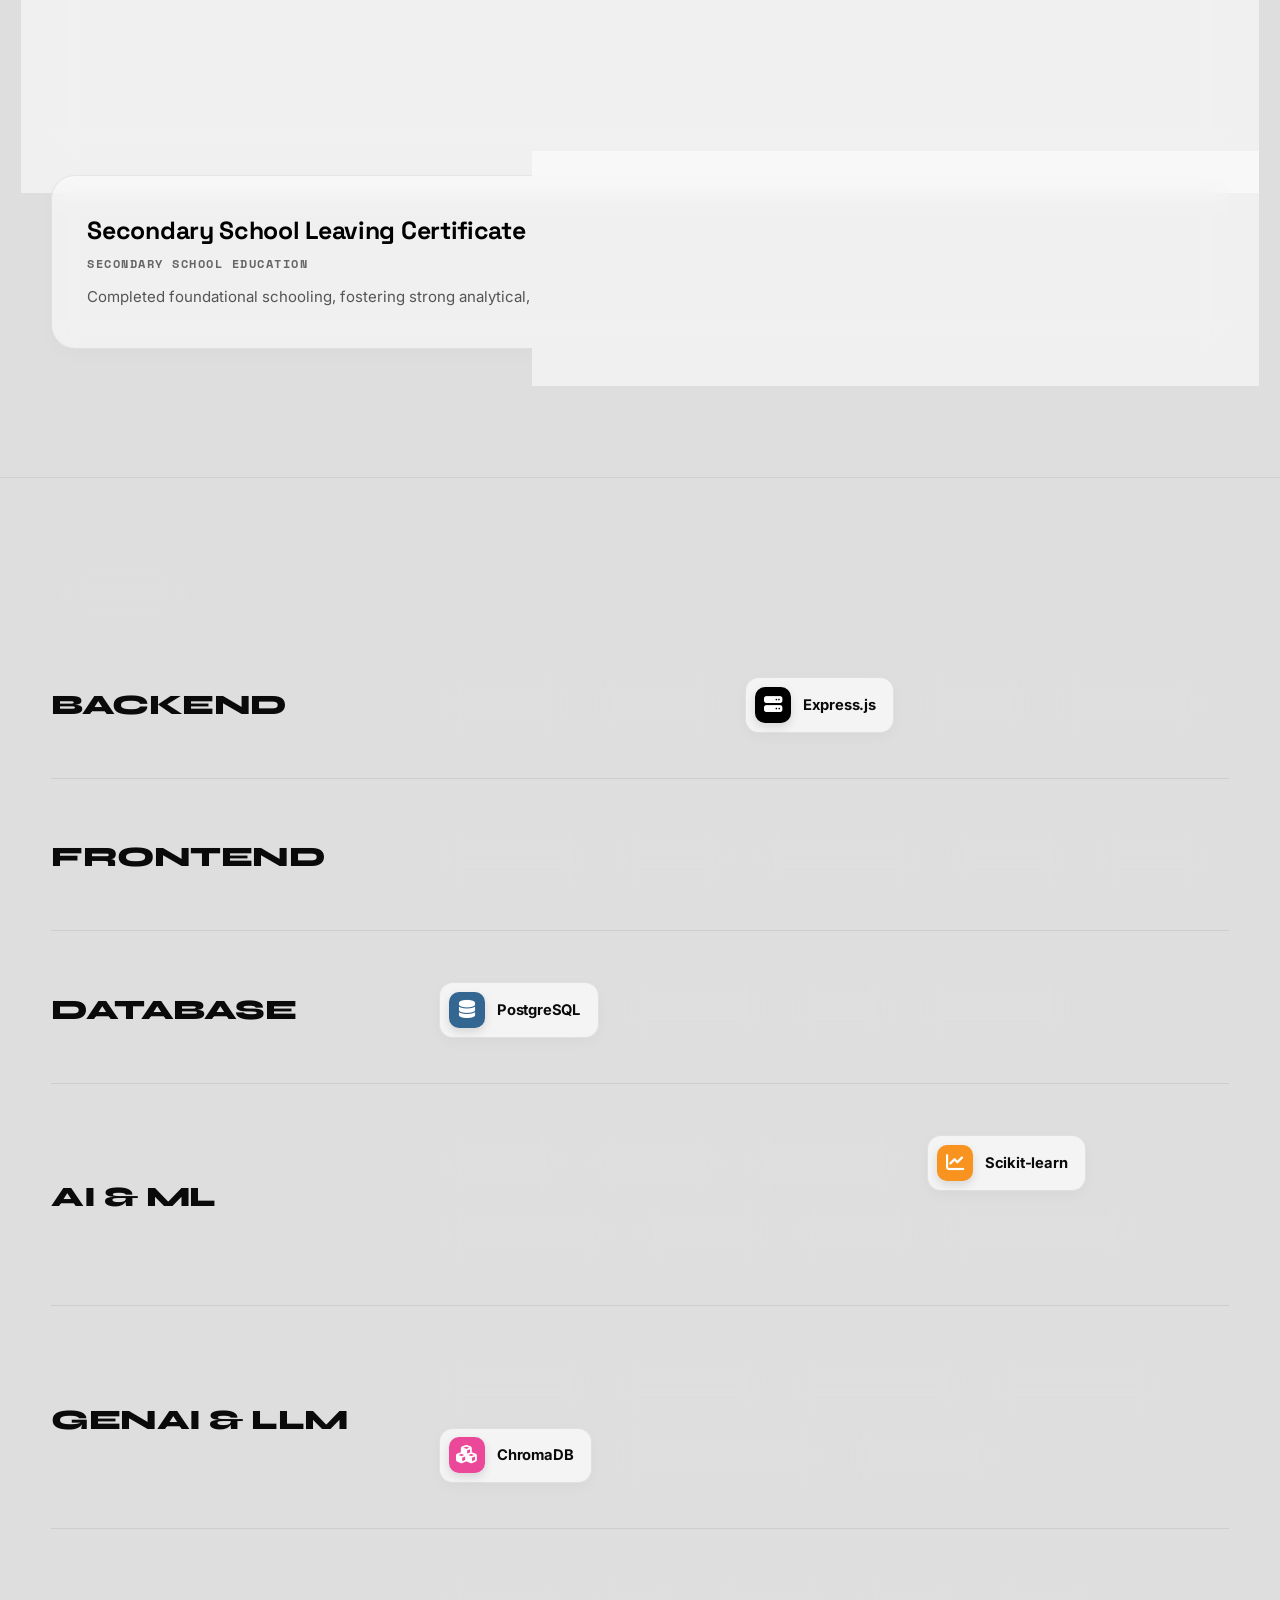
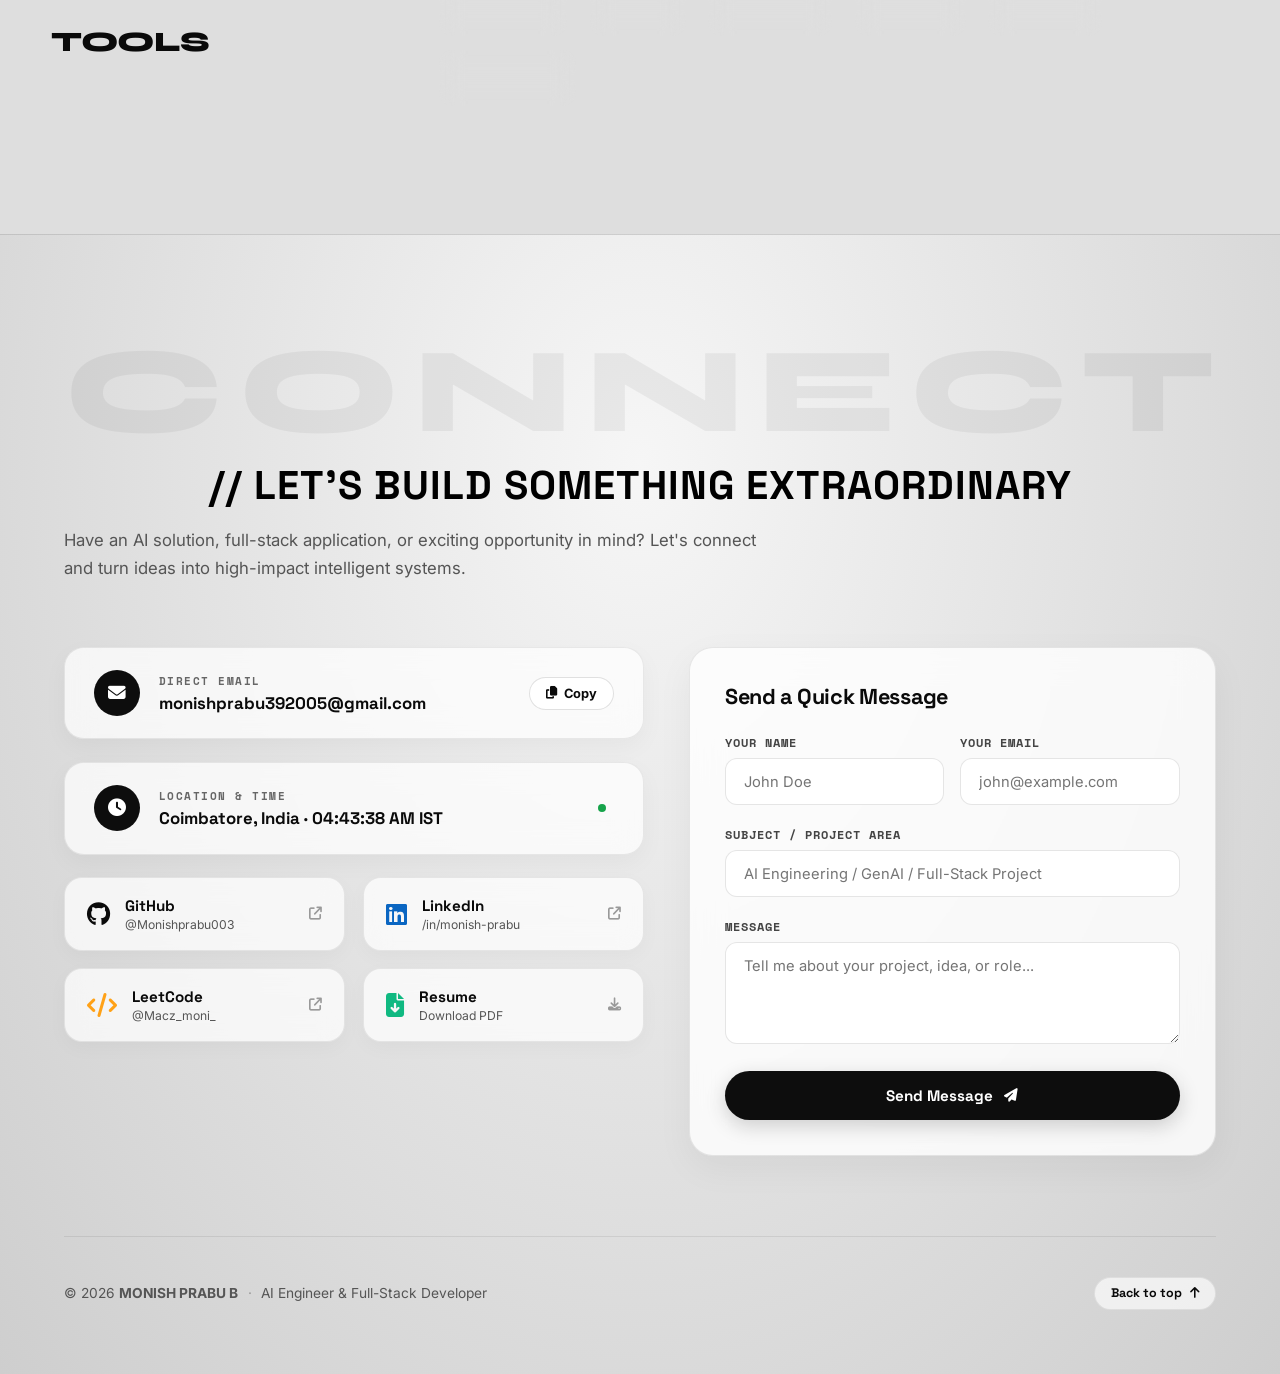
==== commit 0a511f94: "refactor: enhance tech stack section with improved card styling, hover effects, and extended animati" ====
--- a/index.html
+++ b/index.html
@@ -32,10 +32,10 @@
       <div class="greeting-word-wrap">
         <span id="greeting-text" class="greeting-text">HELLO</span>
       </div>
-      <div class="greeting-indicator">
+      <!-- <div class="greeting-indicator">
         <span class="greeting-dot"></span>
         <span class="greeting-sub">welcome</span>
-      </div>
+      </div> -->
     </div>
   </div>
 
@@ -171,6 +171,7 @@
       <!-- Left Vertical Chain Rail (Scroll Driven Up & Down) -->
       <aside class="chain-rail chain-rail-left" id="chain-left">
         <div class="chain-track" id="chain-track-left">
+          <!-- Cycle 1 -->
           <div class="chain-node"><i class="fa-brands fa-python"></i><span>Python</span></div>
           <div class="chain-link"></div>
           <div class="chain-node"><i class="fa-solid fa-brain"></i><span>PyTorch</span></div>
@@ -186,13 +187,40 @@
           <div class="chain-node"><i class="fa-solid fa-network-wired"></i><span>LangGraph</span></div>
           <div class="chain-link"></div>
           <div class="chain-node"><i class="fa-solid fa-eye"></i><span>YOLO11</span></div>
-          <!-- Loop items for continuous scroll motion -->
-          <div class="chain-link"></div>
+          <div class="chain-link"></div>
+          <!-- Cycle 2 -->
           <div class="chain-node"><i class="fa-brands fa-python"></i><span>Python</span></div>
           <div class="chain-link"></div>
           <div class="chain-node"><i class="fa-solid fa-brain"></i><span>PyTorch</span></div>
           <div class="chain-link"></div>
           <div class="chain-node"><i class="fa-solid fa-robot"></i><span>LangChain</span></div>
+          <div class="chain-link"></div>
+          <div class="chain-node"><i class="fa-brands fa-docker"></i><span>Docker</span></div>
+          <div class="chain-link"></div>
+          <div class="chain-node"><i class="fa-solid fa-bolt"></i><span>FastAPI</span></div>
+          <div class="chain-link"></div>
+          <div class="chain-node"><i class="fa-solid fa-database"></i><span>PostgreSQL</span></div>
+          <div class="chain-link"></div>
+          <div class="chain-node"><i class="fa-solid fa-network-wired"></i><span>LangGraph</span></div>
+          <div class="chain-link"></div>
+          <div class="chain-node"><i class="fa-solid fa-eye"></i><span>YOLO11</span></div>
+          <div class="chain-link"></div>
+          <!-- Cycle 3 -->
+          <div class="chain-node"><i class="fa-brands fa-python"></i><span>Python</span></div>
+          <div class="chain-link"></div>
+          <div class="chain-node"><i class="fa-solid fa-brain"></i><span>PyTorch</span></div>
+          <div class="chain-link"></div>
+          <div class="chain-node"><i class="fa-solid fa-robot"></i><span>LangChain</span></div>
+          <div class="chain-link"></div>
+          <div class="chain-node"><i class="fa-brands fa-docker"></i><span>Docker</span></div>
+          <div class="chain-link"></div>
+          <div class="chain-node"><i class="fa-solid fa-bolt"></i><span>FastAPI</span></div>
+          <div class="chain-link"></div>
+          <div class="chain-node"><i class="fa-solid fa-database"></i><span>PostgreSQL</span></div>
+          <div class="chain-link"></div>
+          <div class="chain-node"><i class="fa-solid fa-network-wired"></i><span>LangGraph</span></div>
+          <div class="chain-link"></div>
+          <div class="chain-node"><i class="fa-solid fa-eye"></i><span>YOLO11</span></div>
         </div>
       </aside>
 
@@ -368,6 +396,7 @@
       <!-- Right Vertical Chain Rail (Scroll Driven Counter Parallax) -->
       <aside class="chain-rail chain-rail-right" id="chain-right">
         <div class="chain-track" id="chain-track-right">
+          <!-- Cycle 1 -->
           <div class="chain-node"><i class="fa-brands fa-react"></i><span>React</span></div>
           <div class="chain-link"></div>
           <div class="chain-node"><i class="fa-solid fa-leaf"></i><span>MongoDB</span></div>
@@ -383,13 +412,40 @@
           <div class="chain-node"><i class="fa-solid fa-microchip"></i><span>Gemini</span></div>
           <div class="chain-link"></div>
           <div class="chain-node"><i class="fa-solid fa-cubes"></i><span>ChromaDB</span></div>
-          <!-- Loop items -->
-          <div class="chain-link"></div>
+          <div class="chain-link"></div>
+          <!-- Cycle 2 -->
           <div class="chain-node"><i class="fa-brands fa-react"></i><span>React</span></div>
           <div class="chain-link"></div>
           <div class="chain-node"><i class="fa-solid fa-leaf"></i><span>MongoDB</span></div>
           <div class="chain-link"></div>
           <div class="chain-node"><i class="fa-brands fa-node-js"></i><span>Node.js</span></div>
+          <div class="chain-link"></div>
+          <div class="chain-node"><i class="fa-brands fa-git-alt"></i><span>Git</span></div>
+          <div class="chain-link"></div>
+          <div class="chain-node"><i class="fa-solid fa-cloud"></i><span>AWS</span></div>
+          <div class="chain-link"></div>
+          <div class="chain-node"><i class="fa-brands fa-linux"></i><span>Linux</span></div>
+          <div class="chain-link"></div>
+          <div class="chain-node"><i class="fa-solid fa-microchip"></i><span>Gemini</span></div>
+          <div class="chain-link"></div>
+          <div class="chain-node"><i class="fa-solid fa-cubes"></i><span>ChromaDB</span></div>
+          <div class="chain-link"></div>
+          <!-- Cycle 3 -->
+          <div class="chain-node"><i class="fa-brands fa-react"></i><span>React</span></div>
+          <div class="chain-link"></div>
+          <div class="chain-node"><i class="fa-solid fa-leaf"></i><span>MongoDB</span></div>
+          <div class="chain-link"></div>
+          <div class="chain-node"><i class="fa-brands fa-node-js"></i><span>Node.js</span></div>
+          <div class="chain-link"></div>
+          <div class="chain-node"><i class="fa-brands fa-git-alt"></i><span>Git</span></div>
+          <div class="chain-link"></div>
+          <div class="chain-node"><i class="fa-solid fa-cloud"></i><span>AWS</span></div>
+          <div class="chain-link"></div>
+          <div class="chain-node"><i class="fa-brands fa-linux"></i><span>Linux</span></div>
+          <div class="chain-link"></div>
+          <div class="chain-node"><i class="fa-solid fa-microchip"></i><span>Gemini</span></div>
+          <div class="chain-link"></div>
+          <div class="chain-node"><i class="fa-solid fa-cubes"></i><span>ChromaDB</span></div>
         </div>
       </aside>
     </div>
